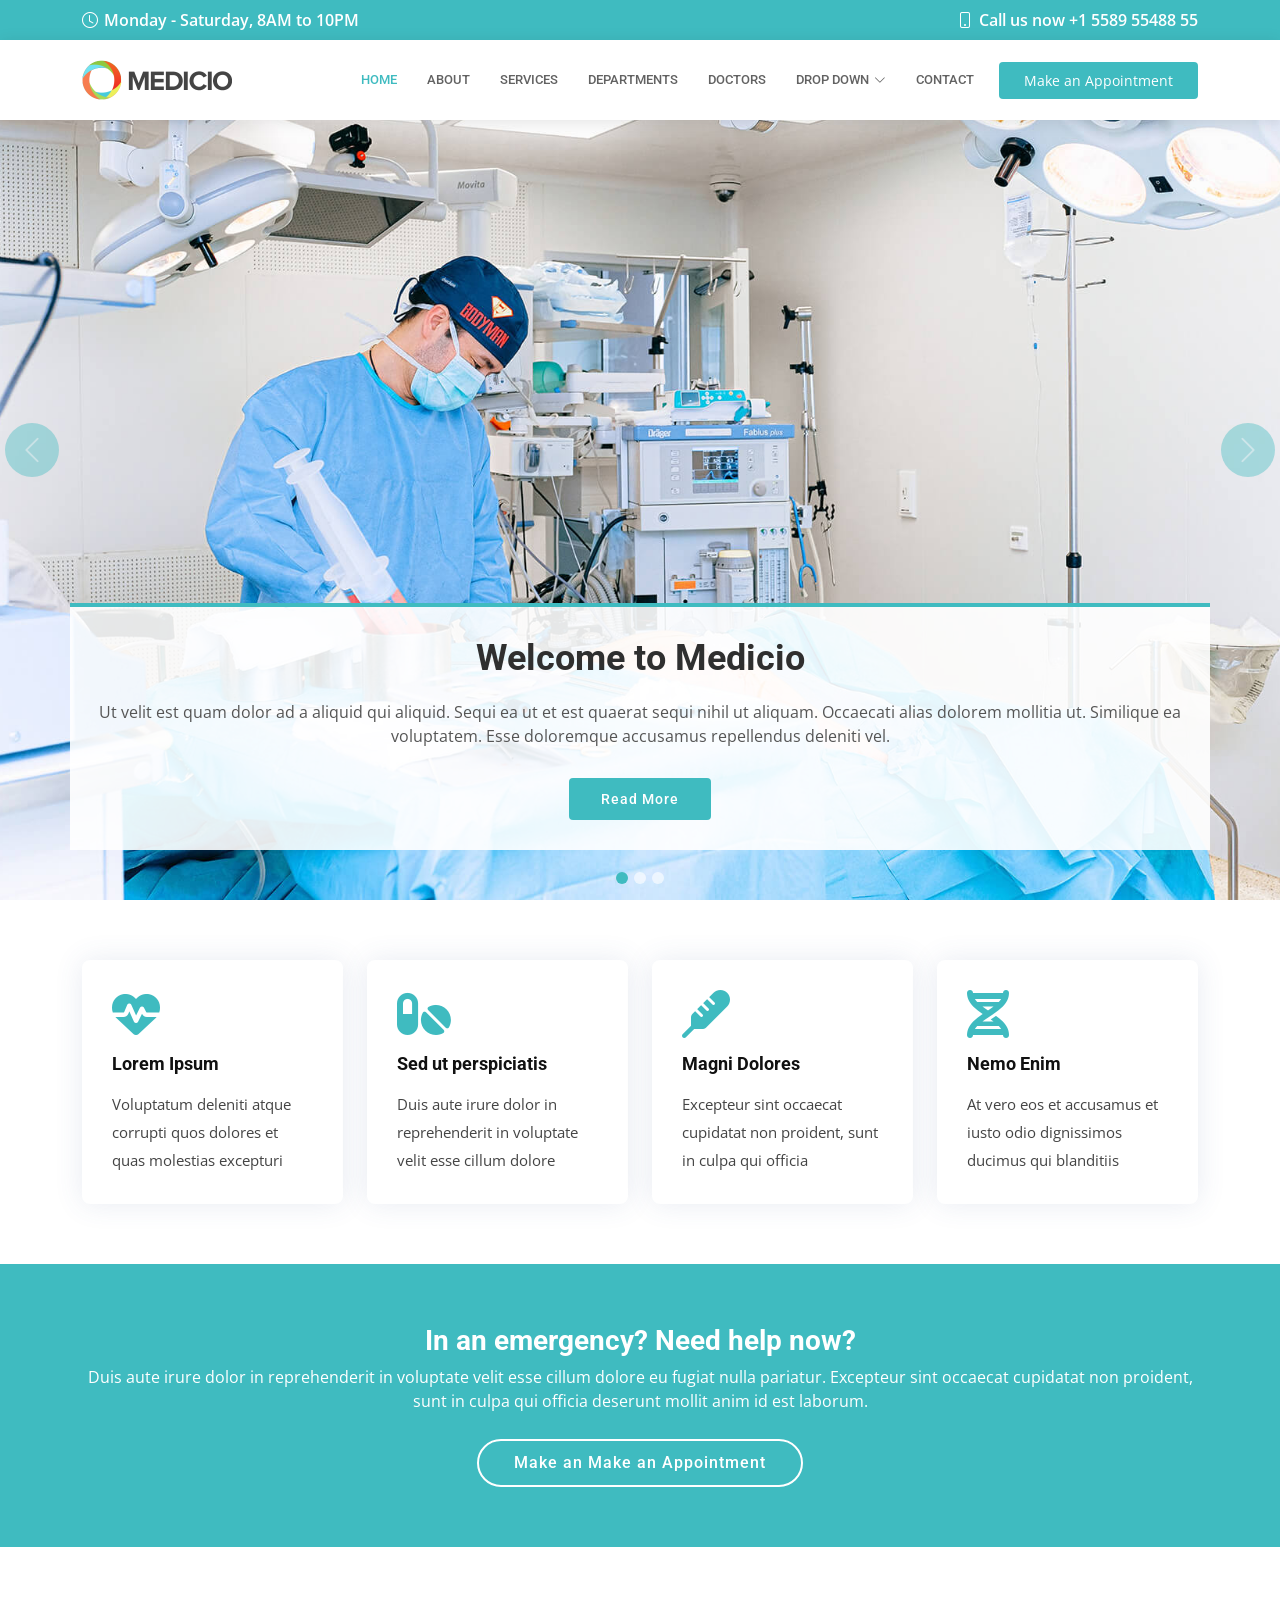
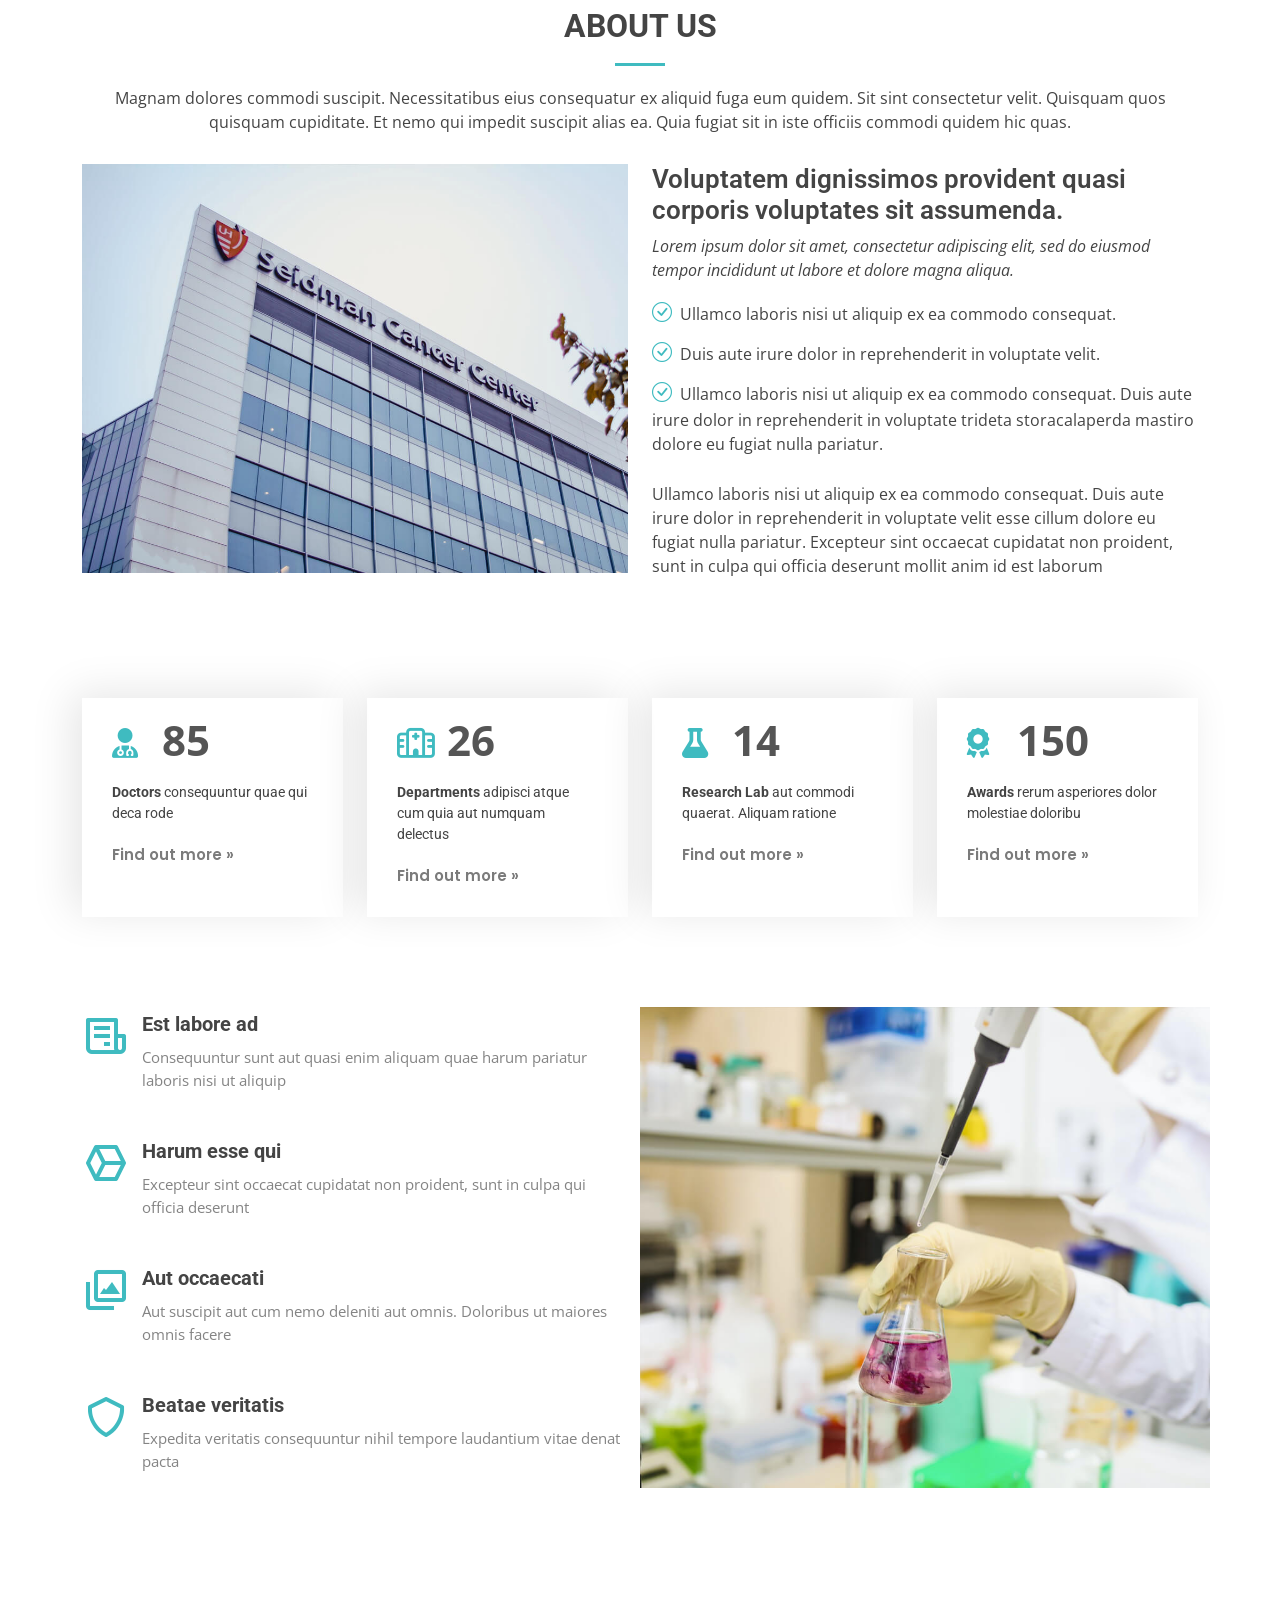
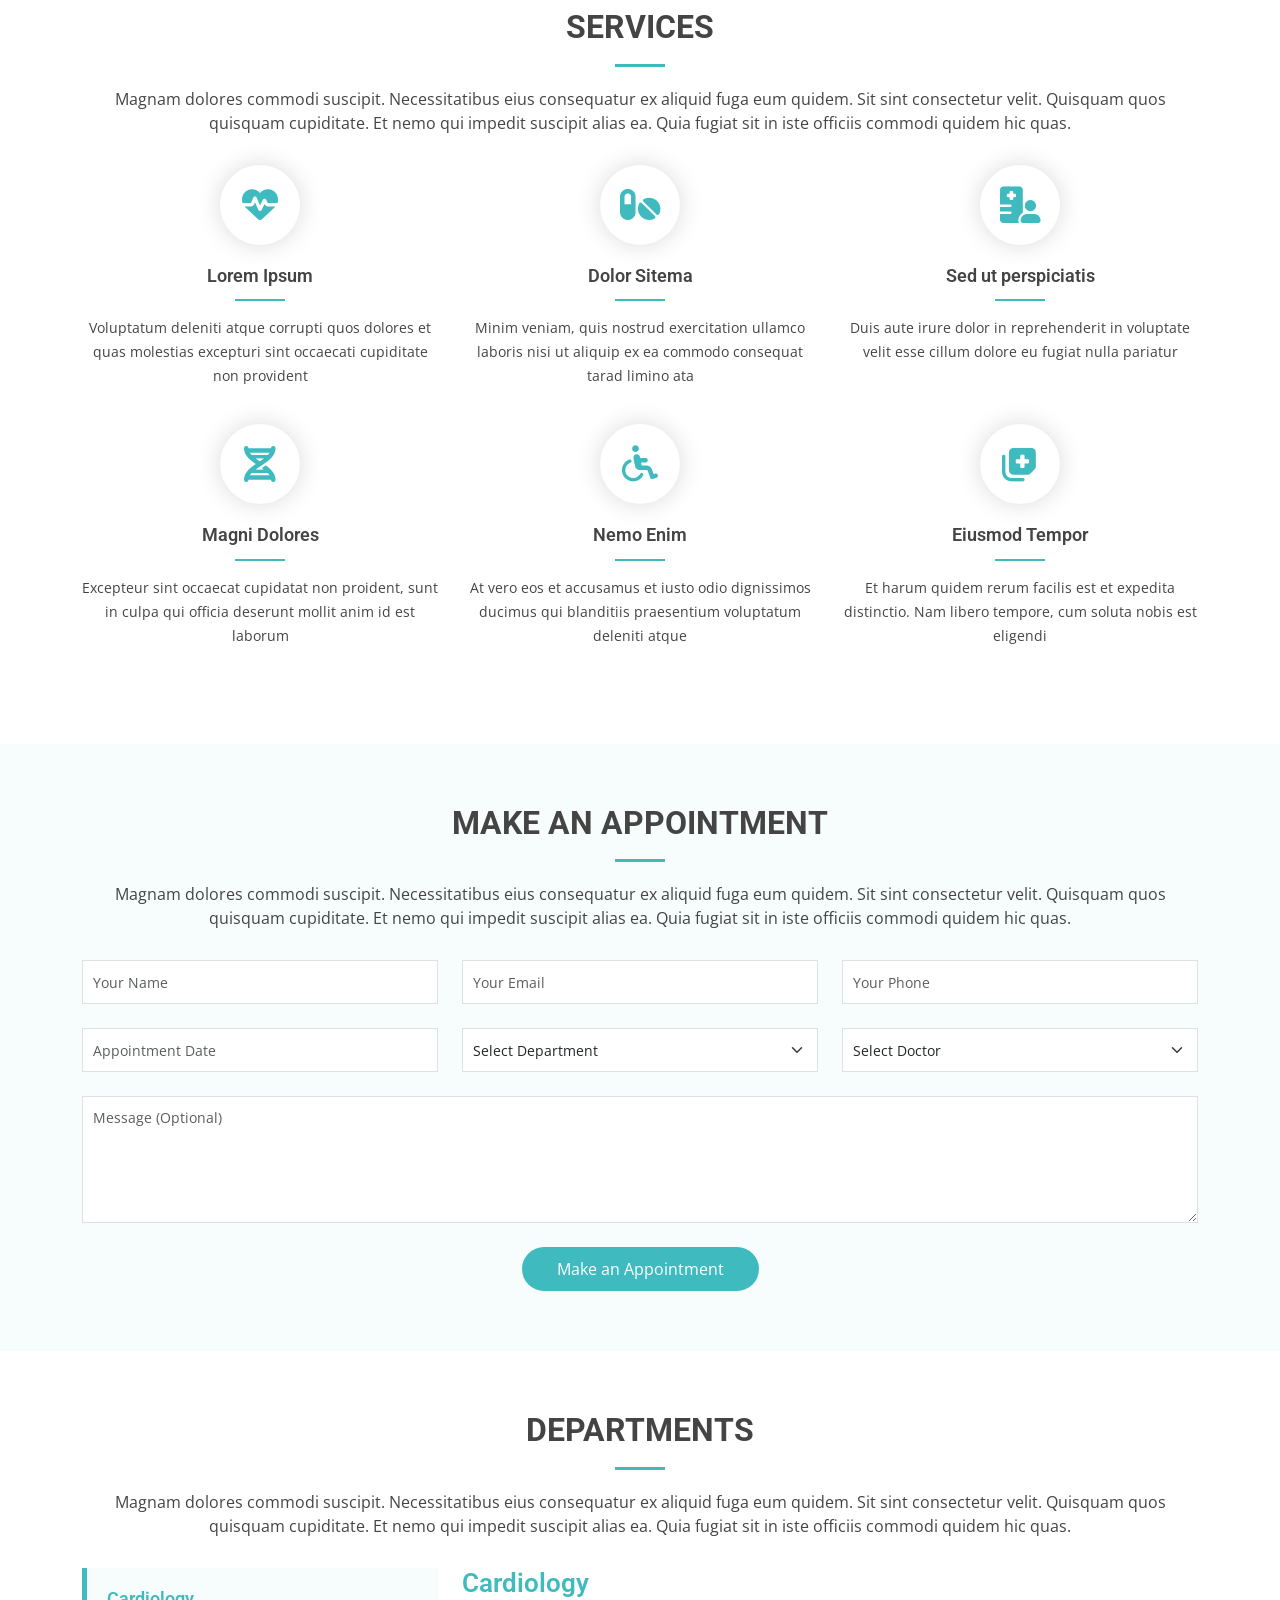
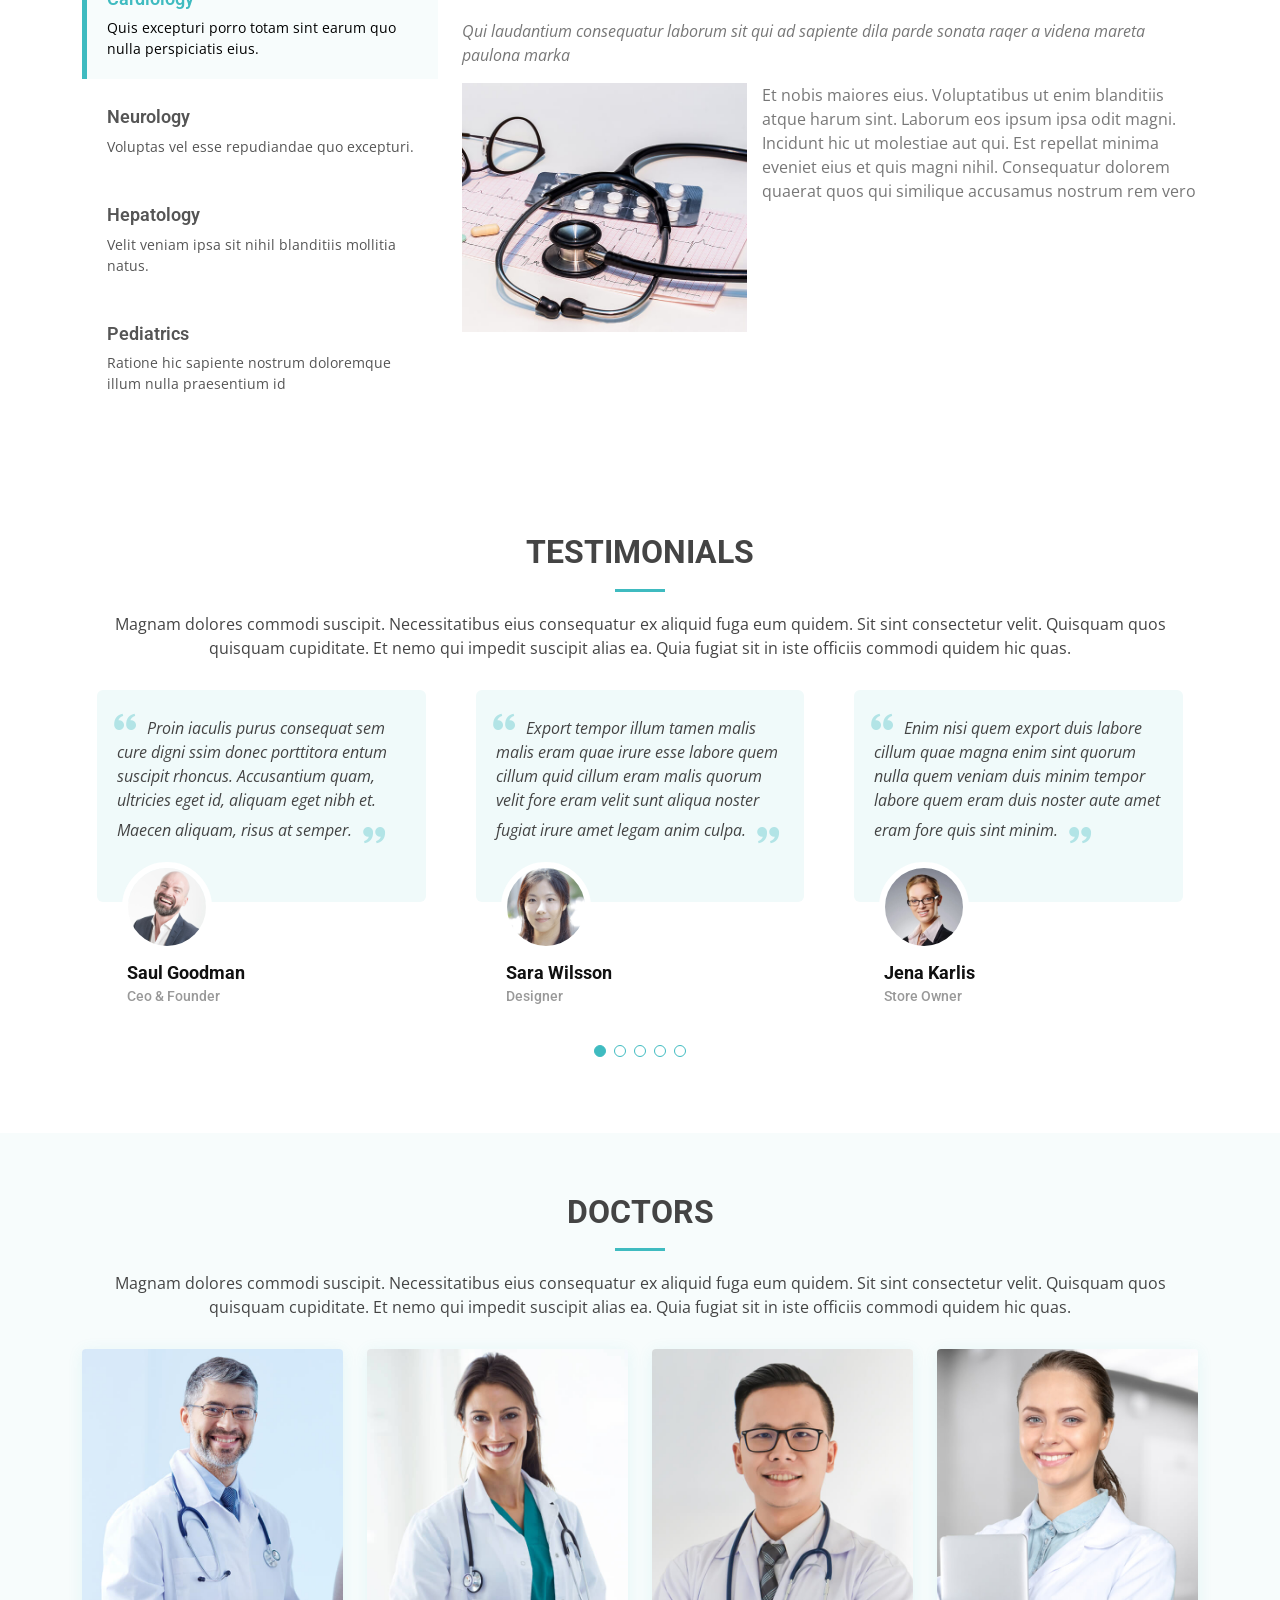
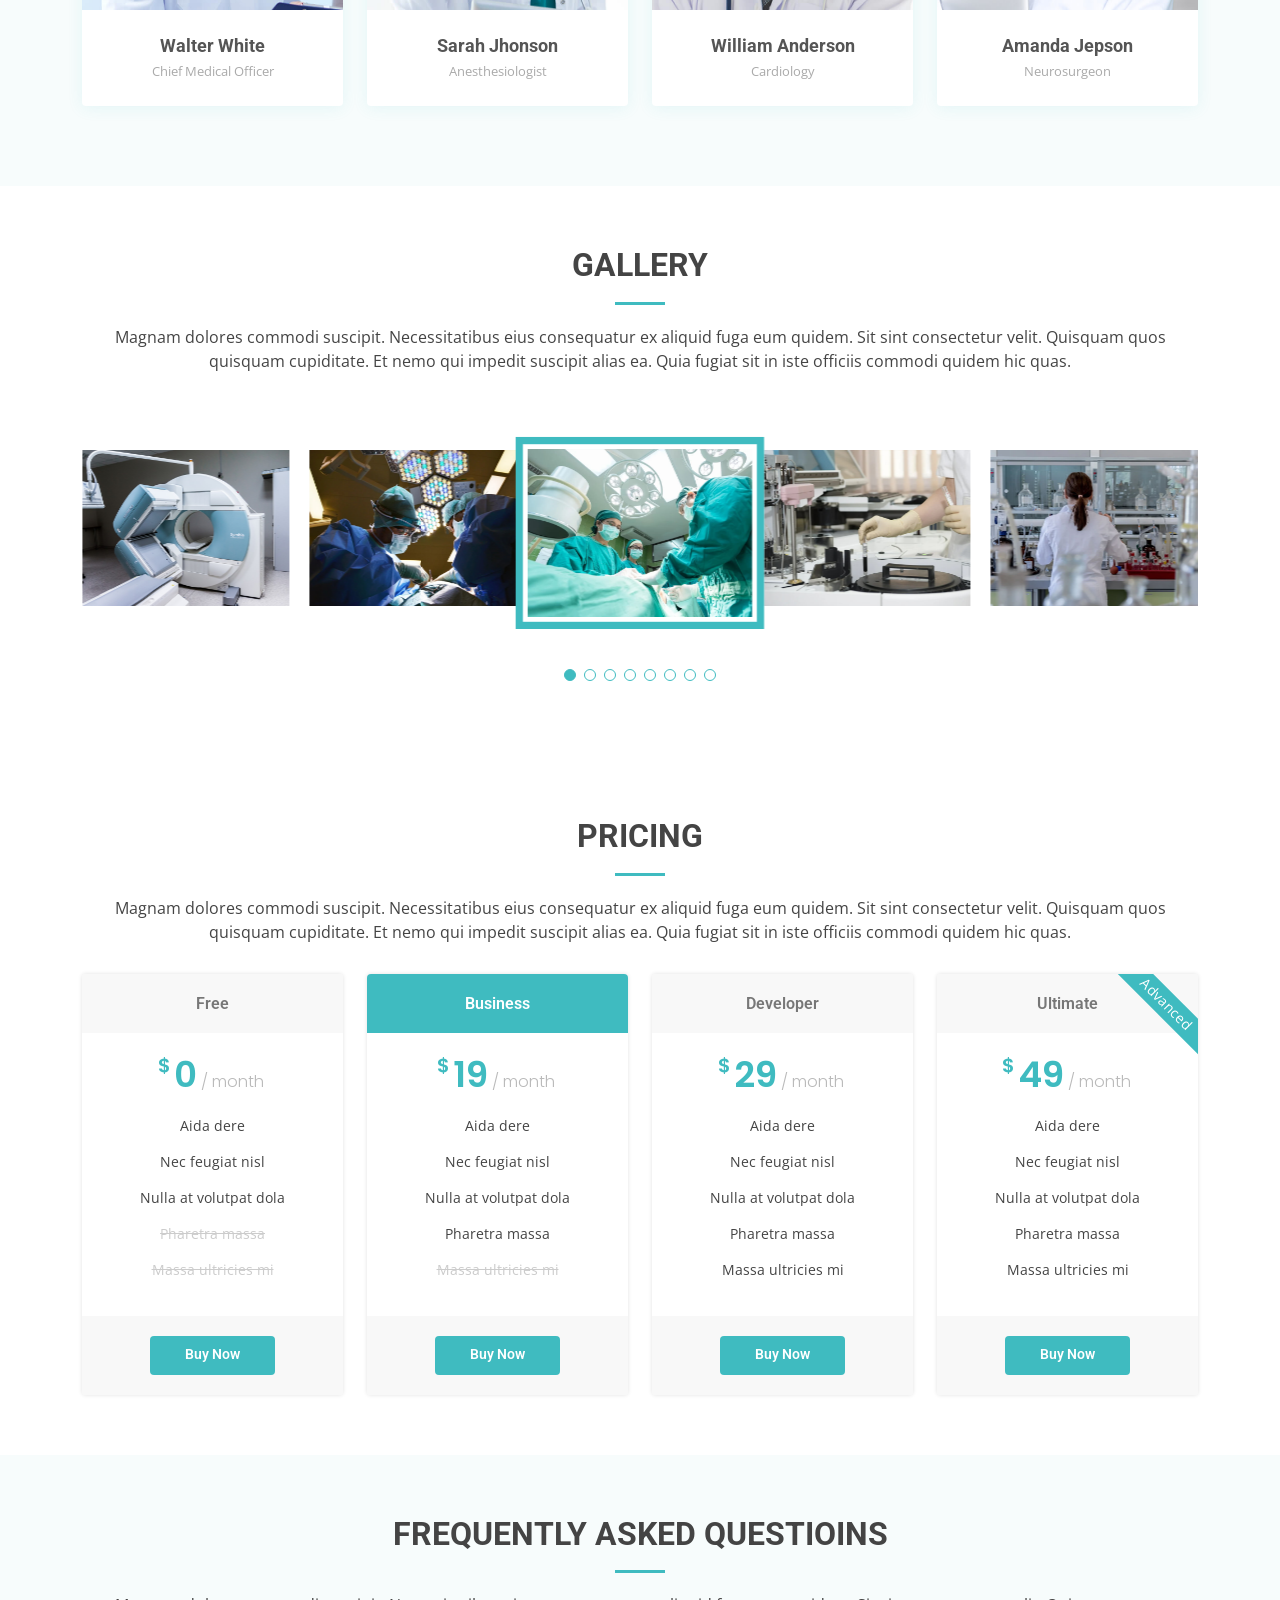
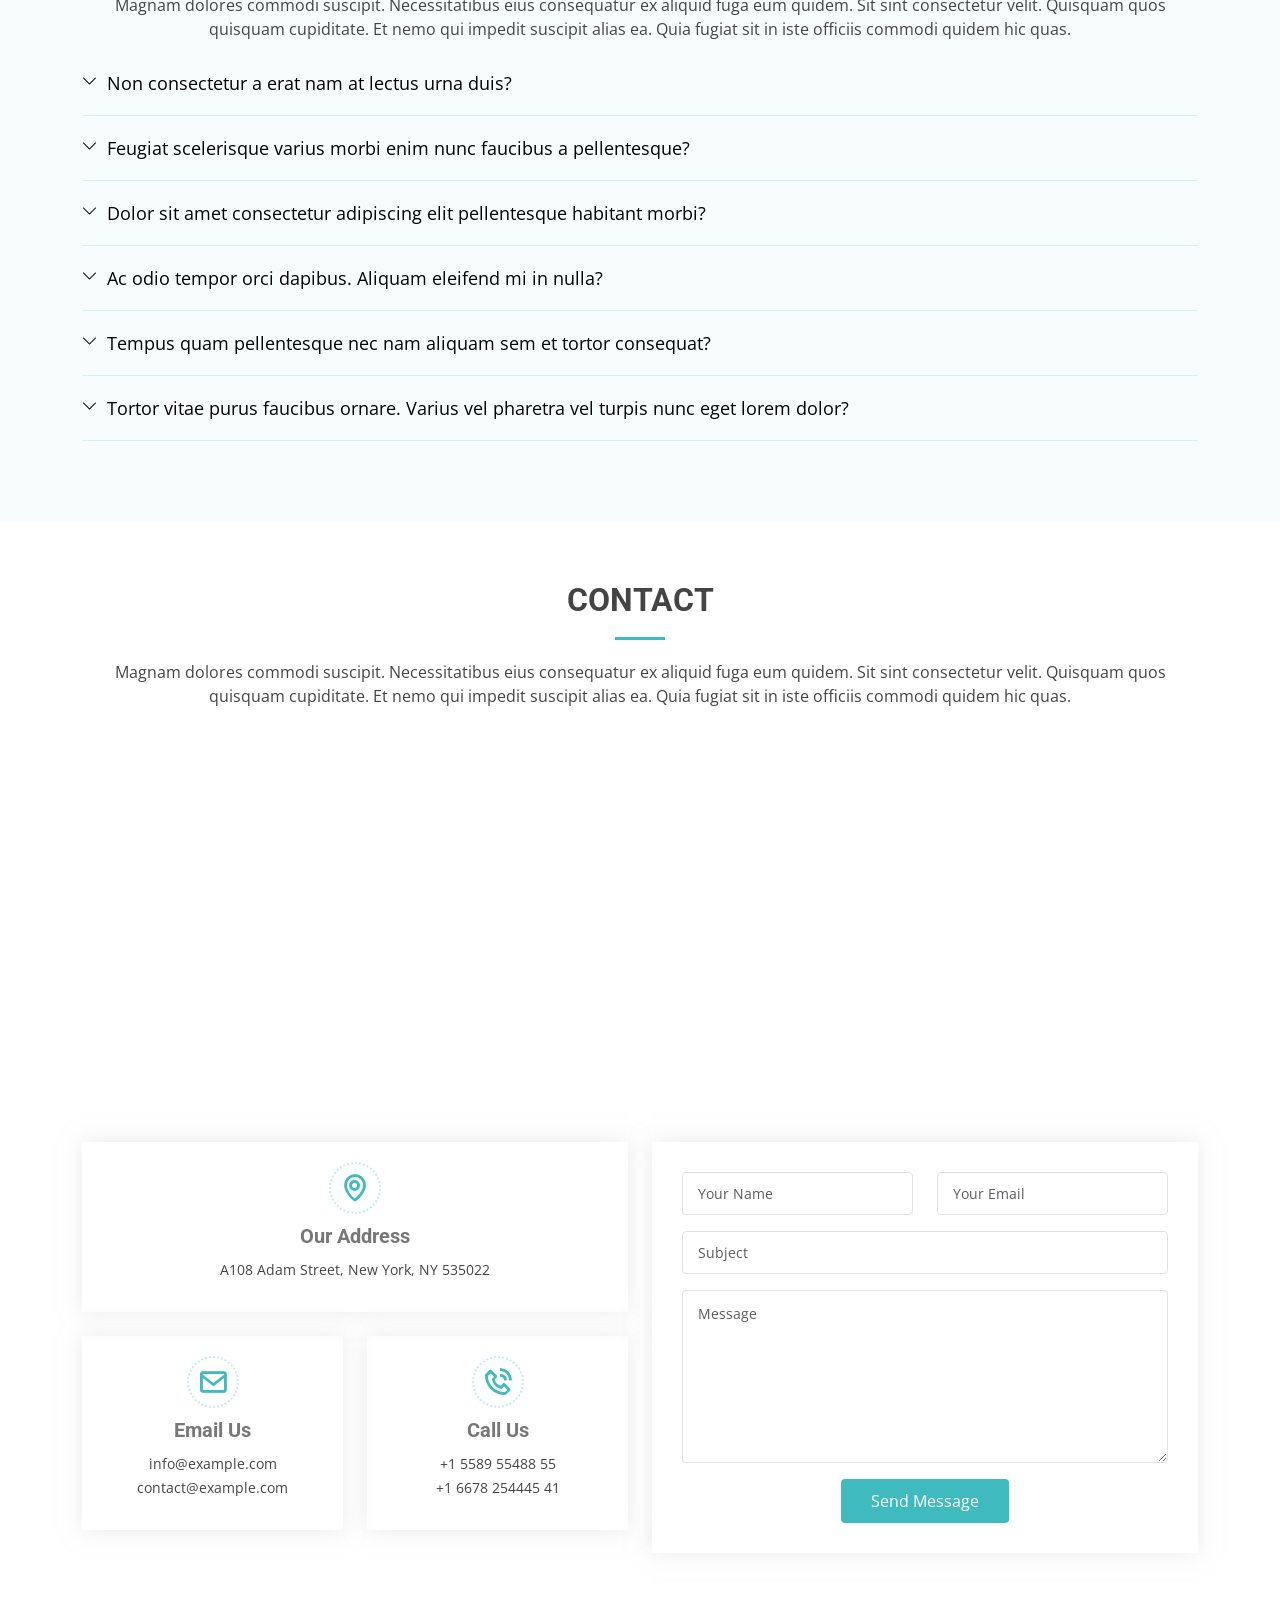
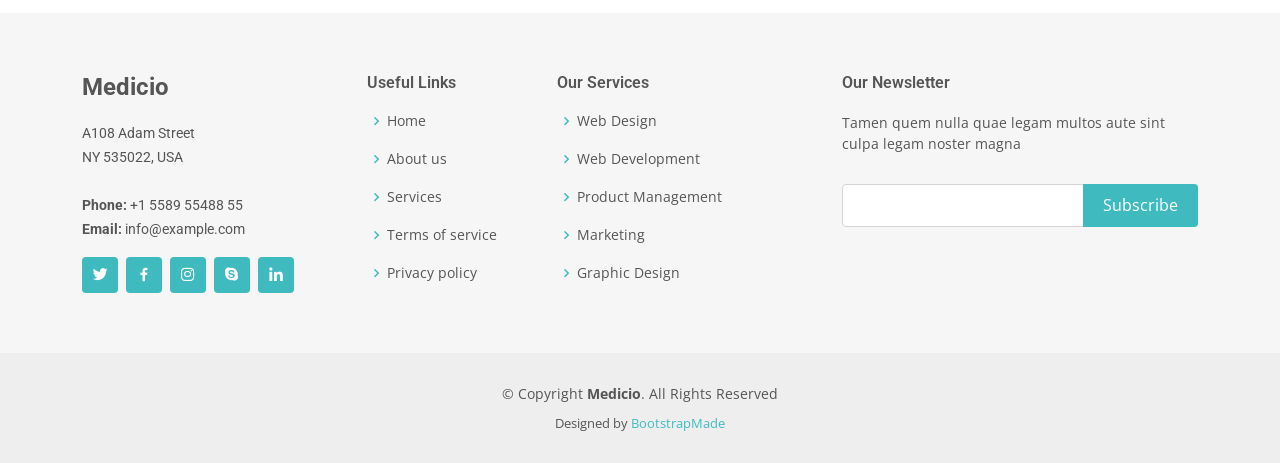
==== index.html @ 819f4bfd "first version" ====
<!DOCTYPE html>
<html lang="en">

<head>
  <meta charset="utf-8">
  <meta content="width=device-width, initial-scale=1.0" name="viewport">

  <title>Medicio Bootstrap Template - Index</title>
  <meta content="" name="description">
  <meta content="" name="keywords">

  <!-- Favicons -->
  <link href="assets/img/favicon.png" rel="icon">
  <link href="assets/img/apple-touch-icon.png" rel="apple-touch-icon">

  <!-- Google Fonts -->
  <link href="https://fonts.googleapis.com/css?family=Open+Sans:300,300i,400,400i,600,600i,700,700i|Roboto:300,300i,400,400i,500,500i,600,600i,700,700i|Poppins:300,300i,400,400i,500,500i,600,600i,700,700i" rel="stylesheet">

  <!-- Vendor CSS Files -->
  <link href="assets/vendor/fontawesome-free/css/all.min.css" rel="stylesheet">
  <link href="assets/vendor/animate.css/animate.min.css" rel="stylesheet">
  <link href="assets/vendor/aos/aos.css" rel="stylesheet">
  <link href="assets/vendor/bootstrap/css/bootstrap.min.css" rel="stylesheet">
  <link href="assets/vendor/bootstrap-icons/bootstrap-icons.css" rel="stylesheet">
  <link href="assets/vendor/boxicons/css/boxicons.min.css" rel="stylesheet">
  <link href="assets/vendor/glightbox/css/glightbox.min.css" rel="stylesheet">
  <link href="assets/vendor/swiper/swiper-bundle.min.css" rel="stylesheet">

  <!-- Template Main CSS File -->
  <link href="assets/css/style.css" rel="stylesheet">

  <!-- =======================================================
  * Template Name: Medicio
  * Updated: Sep 18 2023 with Bootstrap v5.3.2
  * Template URL: https://bootstrapmade.com/medicio-free-bootstrap-theme/
  * Author: BootstrapMade.com
  * License: https://bootstrapmade.com/license/
  ======================================================== -->
</head>

<body>

  <!-- ======= Top Bar ======= -->
  <div id="topbar" class="d-flex align-items-center fixed-top">
    <div class="container d-flex align-items-center justify-content-center justify-content-md-between">
      <div class="align-items-center d-none d-md-flex">
        <i class="bi bi-clock"></i> Monday - Saturday, 8AM to 10PM
      </div>
      <div class="d-flex align-items-center">
        <i class="bi bi-phone"></i> Call us now +1 5589 55488 55
      </div>
    </div>
  </div>

  <!-- ======= Header ======= -->
  <header id="header" class="fixed-top">
    <div class="container d-flex align-items-center">

      <a href="index.html" class="logo me-auto"><img src="assets/img/logo.png" alt=""></a>
      <!-- Uncomment below if you prefer to use an image logo -->
      <!-- <h1 class="logo me-auto"><a href="index.html">Medicio</a></h1> -->

      <nav id="navbar" class="navbar order-last order-lg-0">
        <ul>
          <li><a class="nav-link scrollto " href="#hero">Home</a></li>
          <li><a class="nav-link scrollto" href="#about">About</a></li>
          <li><a class="nav-link scrollto" href="#services">Services</a></li>
          <li><a class="nav-link scrollto" href="#departments">Departments</a></li>
          <li><a class="nav-link scrollto" href="#doctors">Doctors</a></li>
          <li class="dropdown"><a href="#"><span>Drop Down</span> <i class="bi bi-chevron-down"></i></a>
            <ul>
              <li><a href="#">Drop Down 1</a></li>
              <li class="dropdown"><a href="#"><span>Deep Drop Down</span> <i class="bi bi-chevron-right"></i></a>
                <ul>
                  <li><a href="#">Deep Drop Down 1</a></li>
                  <li><a href="#">Deep Drop Down 2</a></li>
                  <li><a href="#">Deep Drop Down 3</a></li>
                  <li><a href="#">Deep Drop Down 4</a></li>
                  <li><a href="#">Deep Drop Down 5</a></li>
                </ul>
              </li>
              <li><a href="#">Drop Down 2</a></li>
              <li><a href="#">Drop Down 3</a></li>
              <li><a href="#">Drop Down 4</a></li>
            </ul>
          </li>
          <li><a class="nav-link scrollto" href="#contact">Contact</a></li>
        </ul>
        <i class="bi bi-list mobile-nav-toggle"></i>
      </nav><!-- .navbar -->

      <a href="#appointment" class="appointment-btn scrollto"><span class="d-none d-md-inline">Make an</span> Appointment</a>

    </div>
  </header><!-- End Header -->

  <!-- ======= Hero Section ======= -->
  <section id="hero">
    <div id="heroCarousel" data-bs-interval="5000" class="carousel slide carousel-fade" data-bs-ride="carousel">

      <ol class="carousel-indicators" id="hero-carousel-indicators"></ol>

      <div class="carousel-inner" role="listbox">

        <!-- Slide 1 -->
        <div class="carousel-item active" style="background-image: url(assets/img/slide/slide-1.jpg)">
          <div class="container">
            <h2>Welcome to <span>Medicio</span></h2>
            <p>Ut velit est quam dolor ad a aliquid qui aliquid. Sequi ea ut et est quaerat sequi nihil ut aliquam. Occaecati alias dolorem mollitia ut. Similique ea voluptatem. Esse doloremque accusamus repellendus deleniti vel.</p>
            <a href="#about" class="btn-get-started scrollto">Read More</a>
          </div>
        </div>

        <!-- Slide 2 -->
        <div class="carousel-item" style="background-image: url(assets/img/slide/slide-2.jpg)">
          <div class="container">
            <h2>Lorem Ipsum Dolor</h2>
            <p>Ut velit est quam dolor ad a aliquid qui aliquid. Sequi ea ut et est quaerat sequi nihil ut aliquam. Occaecati alias dolorem mollitia ut. Similique ea voluptatem. Esse doloremque accusamus repellendus deleniti vel.</p>
            <a href="#about" class="btn-get-started scrollto">Read More</a>
          </div>
        </div>

        <!-- Slide 3 -->
        <div class="carousel-item" style="background-image: url(assets/img/slide/slide-3.jpg)">
          <div class="container">
            <h2>Sequi ea ut et est quaerat</h2>
            <p>Ut velit est quam dolor ad a aliquid qui aliquid. Sequi ea ut et est quaerat sequi nihil ut aliquam. Occaecati alias dolorem mollitia ut. Similique ea voluptatem. Esse doloremque accusamus repellendus deleniti vel.</p>
            <a href="#about" class="btn-get-started scrollto">Read More</a>
          </div>
        </div>

      </div>

      <a class="carousel-control-prev" href="#heroCarousel" role="button" data-bs-slide="prev">
        <span class="carousel-control-prev-icon bi bi-chevron-left" aria-hidden="true"></span>
      </a>

      <a class="carousel-control-next" href="#heroCarousel" role="button" data-bs-slide="next">
        <span class="carousel-control-next-icon bi bi-chevron-right" aria-hidden="true"></span>
      </a>

    </div>
  </section><!-- End Hero -->

  <main id="main">

    <!-- ======= Featured Services Section ======= -->
    <section id="featured-services" class="featured-services">
      <div class="container" data-aos="fade-up">

        <div class="row">
          <div class="col-md-6 col-lg-3 d-flex align-items-stretch mb-5 mb-lg-0">
            <div class="icon-box" data-aos="fade-up" data-aos-delay="100">
              <div class="icon"><i class="fas fa-heartbeat"></i></div>
              <h4 class="title"><a href="">Lorem Ipsum</a></h4>
              <p class="description">Voluptatum deleniti atque corrupti quos dolores et quas molestias excepturi</p>
            </div>
          </div>

          <div class="col-md-6 col-lg-3 d-flex align-items-stretch mb-5 mb-lg-0">
            <div class="icon-box" data-aos="fade-up" data-aos-delay="200">
              <div class="icon"><i class="fas fa-pills"></i></div>
              <h4 class="title"><a href="">Sed ut perspiciatis</a></h4>
              <p class="description">Duis aute irure dolor in reprehenderit in voluptate velit esse cillum dolore</p>
            </div>
          </div>

          <div class="col-md-6 col-lg-3 d-flex align-items-stretch mb-5 mb-lg-0">
            <div class="icon-box" data-aos="fade-up" data-aos-delay="300">
              <div class="icon"><i class="fas fa-thermometer"></i></div>
              <h4 class="title"><a href="">Magni Dolores</a></h4>
              <p class="description">Excepteur sint occaecat cupidatat non proident, sunt in culpa qui officia</p>
            </div>
          </div>

          <div class="col-md-6 col-lg-3 d-flex align-items-stretch mb-5 mb-lg-0">
            <div class="icon-box" data-aos="fade-up" data-aos-delay="400">
              <div class="icon"><i class="fas fa-dna"></i></div>
              <h4 class="title"><a href="">Nemo Enim</a></h4>
              <p class="description">At vero eos et accusamus et iusto odio dignissimos ducimus qui blanditiis</p>
            </div>
          </div>

        </div>

      </div>
    </section><!-- End Featured Services Section -->

    <!-- ======= Cta Section ======= -->
    <section id="cta" class="cta">
      <div class="container" data-aos="zoom-in">

        <div class="text-center">
          <h3>In an emergency? Need help now?</h3>
          <p> Duis aute irure dolor in reprehenderit in voluptate velit esse cillum dolore eu fugiat nulla pariatur. Excepteur sint occaecat cupidatat non proident, sunt in culpa qui officia deserunt mollit anim id est laborum.</p>
          <a class="cta-btn scrollto" href="#appointment">Make an Make an Appointment</a>
        </div>

      </div>
    </section><!-- End Cta Section -->

    <!-- ======= About Us Section ======= -->
    <section id="about" class="about">
      <div class="container" data-aos="fade-up">

        <div class="section-title">
          <h2>About Us</h2>
          <p>Magnam dolores commodi suscipit. Necessitatibus eius consequatur ex aliquid fuga eum quidem. Sit sint consectetur velit. Quisquam quos quisquam cupiditate. Et nemo qui impedit suscipit alias ea. Quia fugiat sit in iste officiis commodi quidem hic quas.</p>
        </div>

        <div class="row">
          <div class="col-lg-6" data-aos="fade-right">
            <img src="assets/img/about.jpg" class="img-fluid" alt="">
          </div>
          <div class="col-lg-6 pt-4 pt-lg-0 content" data-aos="fade-left">
            <h3>Voluptatem dignissimos provident quasi corporis voluptates sit assumenda.</h3>
            <p class="fst-italic">
              Lorem ipsum dolor sit amet, consectetur adipiscing elit, sed do eiusmod tempor incididunt ut labore et dolore
              magna aliqua.
            </p>
            <ul>
              <li><i class="bi bi-check-circle"></i> Ullamco laboris nisi ut aliquip ex ea commodo consequat.</li>
              <li><i class="bi bi-check-circle"></i> Duis aute irure dolor in reprehenderit in voluptate velit.</li>
              <li><i class="bi bi-check-circle"></i> Ullamco laboris nisi ut aliquip ex ea commodo consequat. Duis aute irure dolor in reprehenderit in voluptate trideta storacalaperda mastiro dolore eu fugiat nulla pariatur.</li>
            </ul>
            <p>
              Ullamco laboris nisi ut aliquip ex ea commodo consequat. Duis aute irure dolor in reprehenderit in voluptate
              velit esse cillum dolore eu fugiat nulla pariatur. Excepteur sint occaecat cupidatat non proident, sunt in
              culpa qui officia deserunt mollit anim id est laborum
            </p>
          </div>
        </div>

      </div>
    </section><!-- End About Us Section -->

    <!-- ======= Counts Section ======= -->
    <section id="counts" class="counts">
      <div class="container" data-aos="fade-up">

        <div class="row no-gutters">

          <div class="col-lg-3 col-md-6 d-md-flex align-items-md-stretch">
            <div class="count-box">
              <i class="fas fa-user-md"></i>
              <span data-purecounter-start="0" data-purecounter-end="85" data-purecounter-duration="1" class="purecounter"></span>

              <p><strong>Doctors</strong> consequuntur quae qui deca rode</p>
              <a href="#">Find out more &raquo;</a>
            </div>
          </div>

          <div class="col-lg-3 col-md-6 d-md-flex align-items-md-stretch">
            <div class="count-box">
              <i class="far fa-hospital"></i>
              <span data-purecounter-start="0" data-purecounter-end="26" data-purecounter-duration="1" class="purecounter"></span>
              <p><strong>Departments</strong> adipisci atque cum quia aut numquam delectus</p>
              <a href="#">Find out more &raquo;</a>
            </div>
          </div>

          <div class="col-lg-3 col-md-6 d-md-flex align-items-md-stretch">
            <div class="count-box">
              <i class="fas fa-flask"></i>
              <span data-purecounter-start="0" data-purecounter-end="14" data-purecounter-duration="1" class="purecounter"></span>
              <p><strong>Research Lab</strong> aut commodi quaerat. Aliquam ratione</p>
              <a href="#">Find out more &raquo;</a>
            </div>
          </div>

          <div class="col-lg-3 col-md-6 d-md-flex align-items-md-stretch">
            <div class="count-box">
              <i class="fas fa-award"></i>
              <span data-purecounter-start="0" data-purecounter-end="150" data-purecounter-duration="1" class="purecounter"></span>
              <p><strong>Awards</strong> rerum asperiores dolor molestiae doloribu</p>
              <a href="#">Find out more &raquo;</a>
            </div>
          </div>

        </div>

      </div>
    </section><!-- End Counts Section -->

    <!-- ======= Features Section ======= -->
    <section id="features" class="features">
      <div class="container" data-aos="fade-up">

        <div class="row">
          <div class="col-lg-6 order-2 order-lg-1" data-aos="fade-right">
            <div class="icon-box mt-5 mt-lg-0">
              <i class="bx bx-receipt"></i>
              <h4>Est labore ad</h4>
              <p>Consequuntur sunt aut quasi enim aliquam quae harum pariatur laboris nisi ut aliquip</p>
            </div>
            <div class="icon-box mt-5">
              <i class="bx bx-cube-alt"></i>
              <h4>Harum esse qui</h4>
              <p>Excepteur sint occaecat cupidatat non proident, sunt in culpa qui officia deserunt</p>
            </div>
            <div class="icon-box mt-5">
              <i class="bx bx-images"></i>
              <h4>Aut occaecati</h4>
              <p>Aut suscipit aut cum nemo deleniti aut omnis. Doloribus ut maiores omnis facere</p>
            </div>
            <div class="icon-box mt-5">
              <i class="bx bx-shield"></i>
              <h4>Beatae veritatis</h4>
              <p>Expedita veritatis consequuntur nihil tempore laudantium vitae denat pacta</p>
            </div>
          </div>
          <div class="image col-lg-6 order-1 order-lg-2" style='background-image: url("assets/img/features.jpg");' data-aos="zoom-in"></div>
        </div>

      </div>
    </section><!-- End Features Section -->

    <!-- ======= Services Section ======= -->
    <section id="services" class="services services">
      <div class="container" data-aos="fade-up">

        <div class="section-title">
          <h2>Services</h2>
          <p>Magnam dolores commodi suscipit. Necessitatibus eius consequatur ex aliquid fuga eum quidem. Sit sint consectetur velit. Quisquam quos quisquam cupiditate. Et nemo qui impedit suscipit alias ea. Quia fugiat sit in iste officiis commodi quidem hic quas.</p>
        </div>

        <div class="row">
          <div class="col-lg-4 col-md-6 icon-box" data-aos="zoom-in" data-aos-delay="100">
            <div class="icon"><i class="fas fa-heartbeat"></i></div>
            <h4 class="title"><a href="">Lorem Ipsum</a></h4>
            <p class="description">Voluptatum deleniti atque corrupti quos dolores et quas molestias excepturi sint occaecati cupiditate non provident</p>
          </div>
          <div class="col-lg-4 col-md-6 icon-box" data-aos="zoom-in" data-aos-delay="200">
            <div class="icon"><i class="fas fa-pills"></i></div>
            <h4 class="title"><a href="">Dolor Sitema</a></h4>
            <p class="description">Minim veniam, quis nostrud exercitation ullamco laboris nisi ut aliquip ex ea commodo consequat tarad limino ata</p>
          </div>
          <div class="col-lg-4 col-md-6 icon-box" data-aos="zoom-in" data-aos-delay="300">
            <div class="icon"><i class="fas fa-hospital-user"></i></div>
            <h4 class="title"><a href="">Sed ut perspiciatis</a></h4>
            <p class="description">Duis aute irure dolor in reprehenderit in voluptate velit esse cillum dolore eu fugiat nulla pariatur</p>
          </div>
          <div class="col-lg-4 col-md-6 icon-box" data-aos="zoom-in" data-aos-delay="100">
            <div class="icon"><i class="fas fa-dna"></i></div>
            <h4 class="title"><a href="">Magni Dolores</a></h4>
            <p class="description">Excepteur sint occaecat cupidatat non proident, sunt in culpa qui officia deserunt mollit anim id est laborum</p>
          </div>
          <div class="col-lg-4 col-md-6 icon-box" data-aos="zoom-in" data-aos-delay="200">
            <div class="icon"><i class="fas fa-wheelchair"></i></div>
            <h4 class="title"><a href="">Nemo Enim</a></h4>
            <p class="description">At vero eos et accusamus et iusto odio dignissimos ducimus qui blanditiis praesentium voluptatum deleniti atque</p>
          </div>
          <div class="col-lg-4 col-md-6 icon-box" data-aos="zoom-in" data-aos-delay="300">
            <div class="icon"><i class="fas fa-notes-medical"></i></div>
            <h4 class="title"><a href="">Eiusmod Tempor</a></h4>
            <p class="description">Et harum quidem rerum facilis est et expedita distinctio. Nam libero tempore, cum soluta nobis est eligendi</p>
          </div>
        </div>

      </div>
    </section><!-- End Services Section -->

    <!-- ======= Appointment Section ======= -->
    <section id="appointment" class="appointment section-bg">
      <div class="container" data-aos="fade-up">

        <div class="section-title">
          <h2>Make an Appointment</h2>
          <p>Magnam dolores commodi suscipit. Necessitatibus eius consequatur ex aliquid fuga eum quidem. Sit sint consectetur velit. Quisquam quos quisquam cupiditate. Et nemo qui impedit suscipit alias ea. Quia fugiat sit in iste officiis commodi quidem hic quas.</p>
        </div>

        <form action="forms/appointment.php" method="post" role="form" class="php-email-form" data-aos="fade-up" data-aos-delay="100">
          <div class="row">
            <div class="col-md-4 form-group">
              <input type="text" name="name" class="form-control" id="name" placeholder="Your Name" required>
            </div>
            <div class="col-md-4 form-group mt-3 mt-md-0">
              <input type="email" class="form-control" name="email" id="email" placeholder="Your Email" required>
            </div>
            <div class="col-md-4 form-group mt-3 mt-md-0">
              <input type="tel" class="form-control" name="phone" id="phone" placeholder="Your Phone" required>
            </div>
          </div>
          <div class="row">
            <div class="col-md-4 form-group mt-3">
              <input type="datetime" name="date" class="form-control datepicker" id="date" placeholder="Appointment Date" required>
            </div>
            <div class="col-md-4 form-group mt-3">
              <select name="department" id="department" class="form-select">
                <option value="">Select Department</option>
                <option value="Department 1">Department 1</option>
                <option value="Department 2">Department 2</option>
                <option value="Department 3">Department 3</option>
              </select>
            </div>
            <div class="col-md-4 form-group mt-3">
              <select name="doctor" id="doctor" class="form-select">
                <option value="">Select Doctor</option>
                <option value="Doctor 1">Doctor 1</option>
                <option value="Doctor 2">Doctor 2</option>
                <option value="Doctor 3">Doctor 3</option>
              </select>
            </div>
          </div>

          <div class="form-group mt-3">
            <textarea class="form-control" name="message" rows="5" placeholder="Message (Optional)"></textarea>
          </div>
          <div class="my-3">
            <div class="loading">Loading</div>
            <div class="error-message"></div>
            <div class="sent-message">Your appointment request has been sent successfully. Thank you!</div>
          </div>
          <div class="text-center"><button type="submit">Make an Appointment</button></div>
        </form>

      </div>
    </section><!-- End Appointment Section -->

    <!-- ======= Departments Section ======= -->
    <section id="departments" class="departments">
      <div class="container" data-aos="fade-up">

        <div class="section-title">
          <h2>Departments</h2>
          <p>Magnam dolores commodi suscipit. Necessitatibus eius consequatur ex aliquid fuga eum quidem. Sit sint consectetur velit. Quisquam quos quisquam cupiditate. Et nemo qui impedit suscipit alias ea. Quia fugiat sit in iste officiis commodi quidem hic quas.</p>
        </div>

        <div class="row" data-aos="fade-up" data-aos-delay="100">
          <div class="col-lg-4 mb-5 mb-lg-0">
            <ul class="nav nav-tabs flex-column">
              <li class="nav-item">
                <a class="nav-link active show" data-bs-toggle="tab" data-bs-target="#tab-1">
                  <h4>Cardiology</h4>
                  <p>Quis excepturi porro totam sint earum quo nulla perspiciatis eius.</p>
                </a>
              </li>
              <li class="nav-item mt-2">
                <a class="nav-link" data-bs-toggle="tab" data-bs-target="#tab-2">
                  <h4>Neurology</h4>
                  <p>Voluptas vel esse repudiandae quo excepturi.</p>
                </a>
              </li>
              <li class="nav-item mt-2">
                <a class="nav-link" data-bs-toggle="tab" data-bs-target="#tab-3">
                  <h4>Hepatology</h4>
                  <p>Velit veniam ipsa sit nihil blanditiis mollitia natus.</p>
                </a>
              </li>
              <li class="nav-item mt-2">
                <a class="nav-link" data-bs-toggle="tab" data-bs-target="#tab-4">
                  <h4>Pediatrics</h4>
                  <p>Ratione hic sapiente nostrum doloremque illum nulla praesentium id</p>
                </a>
              </li>
            </ul>
          </div>
          <div class="col-lg-8">
            <div class="tab-content">
              <div class="tab-pane active show" id="tab-1">
                <h3>Cardiology</h3>
                <p class="fst-italic">Qui laudantium consequatur laborum sit qui ad sapiente dila parde sonata raqer a videna mareta paulona marka</p>
                <img src="assets/img/departments-1.jpg" alt="" class="img-fluid">
                <p>Et nobis maiores eius. Voluptatibus ut enim blanditiis atque harum sint. Laborum eos ipsum ipsa odit magni. Incidunt hic ut molestiae aut qui. Est repellat minima eveniet eius et quis magni nihil. Consequatur dolorem quaerat quos qui similique accusamus nostrum rem vero</p>
              </div>
              <div class="tab-pane" id="tab-2">
                <h3>Neurology</h3>
                <p class="fst-italic">Qui laudantium consequatur laborum sit qui ad sapiente dila parde sonata raqer a videna mareta paulona marka</p>
                <img src="assets/img/departments-2.jpg" alt="" class="img-fluid">
                <p>Et nobis maiores eius. Voluptatibus ut enim blanditiis atque harum sint. Laborum eos ipsum ipsa odit magni. Incidunt hic ut molestiae aut qui. Est repellat minima eveniet eius et quis magni nihil. Consequatur dolorem quaerat quos qui similique accusamus nostrum rem vero</p>
              </div>
              <div class="tab-pane" id="tab-3">
                <h3>Hepatology</h3>
                <p class="fst-italic">Qui laudantium consequatur laborum sit qui ad sapiente dila parde sonata raqer a videna mareta paulona marka</p>
                <img src="assets/img/departments-3.jpg" alt="" class="img-fluid">
                <p>Et nobis maiores eius. Voluptatibus ut enim blanditiis atque harum sint. Laborum eos ipsum ipsa odit magni. Incidunt hic ut molestiae aut qui. Est repellat minima eveniet eius et quis magni nihil. Consequatur dolorem quaerat quos qui similique accusamus nostrum rem vero</p>
              </div>
              <div class="tab-pane" id="tab-4">
                <h3>Pediatrics</h3>
                <p class="fst-italic">Qui laudantium consequatur laborum sit qui ad sapiente dila parde sonata raqer a videna mareta paulona marka</p>
                <img src="assets/img/departments-4.jpg" alt="" class="img-fluid">
                <p>Et nobis maiores eius. Voluptatibus ut enim blanditiis atque harum sint. Laborum eos ipsum ipsa odit magni. Incidunt hic ut molestiae aut qui. Est repellat minima eveniet eius et quis magni nihil. Consequatur dolorem quaerat quos qui similique accusamus nostrum rem vero</p>
              </div>
            </div>
          </div>
        </div>

      </div>
    </section><!-- End Departments Section -->

    <!-- ======= Testimonials Section ======= -->
    <section id="testimonials" class="testimonials">
      <div class="container" data-aos="fade-up">

        <div class="section-title">
          <h2>Testimonials</h2>
          <p>Magnam dolores commodi suscipit. Necessitatibus eius consequatur ex aliquid fuga eum quidem. Sit sint consectetur velit. Quisquam quos quisquam cupiditate. Et nemo qui impedit suscipit alias ea. Quia fugiat sit in iste officiis commodi quidem hic quas.</p>
        </div>

        <div class="testimonials-slider swiper" data-aos="fade-up" data-aos-delay="100">
          <div class="swiper-wrapper">

            <div class="swiper-slide">
              <div class="testimonial-item">
                <p>
                  <i class="bx bxs-quote-alt-left quote-icon-left"></i>
                  Proin iaculis purus consequat sem cure digni ssim donec porttitora entum suscipit rhoncus. Accusantium quam, ultricies eget id, aliquam eget nibh et. Maecen aliquam, risus at semper.
                  <i class="bx bxs-quote-alt-right quote-icon-right"></i>
                </p>
                <img src="assets/img/testimonials/testimonials-1.jpg" class="testimonial-img" alt="">
                <h3>Saul Goodman</h3>
                <h4>Ceo &amp; Founder</h4>
              </div>
            </div><!-- End testimonial item -->

            <div class="swiper-slide">
              <div class="testimonial-item">
                <p>
                  <i class="bx bxs-quote-alt-left quote-icon-left"></i>
                  Export tempor illum tamen malis malis eram quae irure esse labore quem cillum quid cillum eram malis quorum velit fore eram velit sunt aliqua noster fugiat irure amet legam anim culpa.
                  <i class="bx bxs-quote-alt-right quote-icon-right"></i>
                </p>
                <img src="assets/img/testimonials/testimonials-2.jpg" class="testimonial-img" alt="">
                <h3>Sara Wilsson</h3>
                <h4>Designer</h4>
              </div>
            </div><!-- End testimonial item -->

            <div class="swiper-slide">
              <div class="testimonial-item">
                <p>
                  <i class="bx bxs-quote-alt-left quote-icon-left"></i>
                  Enim nisi quem export duis labore cillum quae magna enim sint quorum nulla quem veniam duis minim tempor labore quem eram duis noster aute amet eram fore quis sint minim.
                  <i class="bx bxs-quote-alt-right quote-icon-right"></i>
                </p>
                <img src="assets/img/testimonials/testimonials-3.jpg" class="testimonial-img" alt="">
                <h3>Jena Karlis</h3>
                <h4>Store Owner</h4>
              </div>
            </div><!-- End testimonial item -->

            <div class="swiper-slide">
              <div class="testimonial-item">
                <p>
                  <i class="bx bxs-quote-alt-left quote-icon-left"></i>
                  Fugiat enim eram quae cillum dolore dolor amet nulla culpa multos export minim fugiat minim velit minim dolor enim duis veniam ipsum anim magna sunt elit fore quem dolore labore illum veniam.
                  <i class="bx bxs-quote-alt-right quote-icon-right"></i>
                </p>
                <img src="assets/img/testimonials/testimonials-4.jpg" class="testimonial-img" alt="">
                <h3>Matt Brandon</h3>
                <h4>Freelancer</h4>
              </div>
            </div><!-- End testimonial item -->

            <div class="swiper-slide">
              <div class="testimonial-item">
                <p>
                  <i class="bx bxs-quote-alt-left quote-icon-left"></i>
                  Quis quorum aliqua sint quem legam fore sunt eram irure aliqua veniam tempor noster veniam enim culpa labore duis sunt culpa nulla illum cillum fugiat legam esse veniam culpa fore nisi cillum quid.
                  <i class="bx bxs-quote-alt-right quote-icon-right"></i>
                </p>
                <img src="assets/img/testimonials/testimonials-5.jpg" class="testimonial-img" alt="">
                <h3>John Larson</h3>
                <h4>Entrepreneur</h4>
              </div>
            </div><!-- End testimonial item -->

          </div>
          <div class="swiper-pagination"></div>
        </div>

      </div>
    </section><!-- End Testimonials Section -->

    <!-- ======= Doctors Section ======= -->
    <section id="doctors" class="doctors section-bg">
      <div class="container" data-aos="fade-up">

        <div class="section-title">
          <h2>Doctors</h2>
          <p>Magnam dolores commodi suscipit. Necessitatibus eius consequatur ex aliquid fuga eum quidem. Sit sint consectetur velit. Quisquam quos quisquam cupiditate. Et nemo qui impedit suscipit alias ea. Quia fugiat sit in iste officiis commodi quidem hic quas.</p>
        </div>

        <div class="row">

          <div class="col-lg-3 col-md-6 d-flex align-items-stretch">
            <div class="member" data-aos="fade-up" data-aos-delay="100">
              <div class="member-img">
                <img src="assets/img/doctors/doctors-1.jpg" class="img-fluid" alt="">
                <div class="social">
                  <a href=""><i class="bi bi-twitter"></i></a>
                  <a href=""><i class="bi bi-facebook"></i></a>
                  <a href=""><i class="bi bi-instagram"></i></a>
                  <a href=""><i class="bi bi-linkedin"></i></a>
                </div>
              </div>
              <div class="member-info">
                <h4>Walter White</h4>
                <span>Chief Medical Officer</span>
              </div>
            </div>
          </div>

          <div class="col-lg-3 col-md-6 d-flex align-items-stretch">
            <div class="member" data-aos="fade-up" data-aos-delay="200">
              <div class="member-img">
                <img src="assets/img/doctors/doctors-2.jpg" class="img-fluid" alt="">
                <div class="social">
                  <a href=""><i class="bi bi-twitter"></i></a>
                  <a href=""><i class="bi bi-facebook"></i></a>
                  <a href=""><i class="bi bi-instagram"></i></a>
                  <a href=""><i class="bi bi-linkedin"></i></a>
                </div>
              </div>
              <div class="member-info">
                <h4>Sarah Jhonson</h4>
                <span>Anesthesiologist</span>
              </div>
            </div>
          </div>

          <div class="col-lg-3 col-md-6 d-flex align-items-stretch">
            <div class="member" data-aos="fade-up" data-aos-delay="300">
              <div class="member-img">
                <img src="assets/img/doctors/doctors-3.jpg" class="img-fluid" alt="">
                <div class="social">
                  <a href=""><i class="bi bi-twitter"></i></a>
                  <a href=""><i class="bi bi-facebook"></i></a>
                  <a href=""><i class="bi bi-instagram"></i></a>
                  <a href=""><i class="bi bi-linkedin"></i></a>
                </div>
              </div>
              <div class="member-info">
                <h4>William Anderson</h4>
                <span>Cardiology</span>
              </div>
            </div>
          </div>

          <div class="col-lg-3 col-md-6 d-flex align-items-stretch">
            <div class="member" data-aos="fade-up" data-aos-delay="400">
              <div class="member-img">
                <img src="assets/img/doctors/doctors-4.jpg" class="img-fluid" alt="">
                <div class="social">
                  <a href=""><i class="bi bi-twitter"></i></a>
                  <a href=""><i class="bi bi-facebook"></i></a>
                  <a href=""><i class="bi bi-instagram"></i></a>
                  <a href=""><i class="bi bi-linkedin"></i></a>
                </div>
              </div>
              <div class="member-info">
                <h4>Amanda Jepson</h4>
                <span>Neurosurgeon</span>
              </div>
            </div>
          </div>

        </div>

      </div>
    </section><!-- End Doctors Section -->

    <!-- ======= Gallery Section ======= -->
    <section id="gallery" class="gallery">
      <div class="container" data-aos="fade-up">

        <div class="section-title">
          <h2>Gallery</h2>
          <p>Magnam dolores commodi suscipit. Necessitatibus eius consequatur ex aliquid fuga eum quidem. Sit sint consectetur velit. Quisquam quos quisquam cupiditate. Et nemo qui impedit suscipit alias ea. Quia fugiat sit in iste officiis commodi quidem hic quas.</p>
        </div>

        <div class="gallery-slider swiper">
          <div class="swiper-wrapper align-items-center">
            <div class="swiper-slide"><a class="gallery-lightbox" href="assets/img/gallery/gallery-1.jpg"><img src="assets/img/gallery/gallery-1.jpg" class="img-fluid" alt=""></a></div>
            <div class="swiper-slide"><a class="gallery-lightbox" href="assets/img/gallery/gallery-2.jpg"><img src="assets/img/gallery/gallery-2.jpg" class="img-fluid" alt=""></a></div>
            <div class="swiper-slide"><a class="gallery-lightbox" href="assets/img/gallery/gallery-3.jpg"><img src="assets/img/gallery/gallery-3.jpg" class="img-fluid" alt=""></a></div>
            <div class="swiper-slide"><a class="gallery-lightbox" href="assets/img/gallery/gallery-4.jpg"><img src="assets/img/gallery/gallery-4.jpg" class="img-fluid" alt=""></a></div>
            <div class="swiper-slide"><a class="gallery-lightbox" href="assets/img/gallery/gallery-5.jpg"><img src="assets/img/gallery/gallery-5.jpg" class="img-fluid" alt=""></a></div>
            <div class="swiper-slide"><a class="gallery-lightbox" href="assets/img/gallery/gallery-6.jpg"><img src="assets/img/gallery/gallery-6.jpg" class="img-fluid" alt=""></a></div>
            <div class="swiper-slide"><a class="gallery-lightbox" href="assets/img/gallery/gallery-7.jpg"><img src="assets/img/gallery/gallery-7.jpg" class="img-fluid" alt=""></a></div>
            <div class="swiper-slide"><a class="gallery-lightbox" href="assets/img/gallery/gallery-8.jpg"><img src="assets/img/gallery/gallery-8.jpg" class="img-fluid" alt=""></a></div>
          </div>
          <div class="swiper-pagination"></div>
        </div>

      </div>
    </section><!-- End Gallery Section -->

    <!-- ======= Pricing Section ======= -->
    <section id="pricing" class="pricing">
      <div class="container" data-aos="fade-up">

        <div class="section-title">
          <h2>Pricing</h2>
          <p>Magnam dolores commodi suscipit. Necessitatibus eius consequatur ex aliquid fuga eum quidem. Sit sint consectetur velit. Quisquam quos quisquam cupiditate. Et nemo qui impedit suscipit alias ea. Quia fugiat sit in iste officiis commodi quidem hic quas.</p>
        </div>

        <div class="row">

          <div class="col-lg-3 col-md-6">
            <div class="box" data-aos="fade-up" data-aos-delay="100">
              <h3>Free</h3>
              <h4><sup>$</sup>0<span> / month</span></h4>
              <ul>
                <li>Aida dere</li>
                <li>Nec feugiat nisl</li>
                <li>Nulla at volutpat dola</li>
                <li class="na">Pharetra massa</li>
                <li class="na">Massa ultricies mi</li>
              </ul>
              <div class="btn-wrap">
                <a href="#" class="btn-buy">Buy Now</a>
              </div>
            </div>
          </div>

          <div class="col-lg-3 col-md-6 mt-4 mt-md-0">
            <div class="box featured" data-aos="fade-up" data-aos-delay="200">
              <h3>Business</h3>
              <h4><sup>$</sup>19<span> / month</span></h4>
              <ul>
                <li>Aida dere</li>
                <li>Nec feugiat nisl</li>
                <li>Nulla at volutpat dola</li>
                <li>Pharetra massa</li>
                <li class="na">Massa ultricies mi</li>
              </ul>
              <div class="btn-wrap">
                <a href="#" class="btn-buy">Buy Now</a>
              </div>
            </div>
          </div>

          <div class="col-lg-3 col-md-6 mt-4 mt-lg-0">
            <div class="box" data-aos="fade-up" data-aos-delay="300">
              <h3>Developer</h3>
              <h4><sup>$</sup>29<span> / month</span></h4>
              <ul>
                <li>Aida dere</li>
                <li>Nec feugiat nisl</li>
                <li>Nulla at volutpat dola</li>
                <li>Pharetra massa</li>
                <li>Massa ultricies mi</li>
              </ul>
              <div class="btn-wrap">
                <a href="#" class="btn-buy">Buy Now</a>
              </div>
            </div>
          </div>

          <div class="col-lg-3 col-md-6 mt-4 mt-lg-0">
            <div class="box" data-aos="fade-up" data-aos-delay="400">
              <span class="advanced">Advanced</span>
              <h3>Ultimate</h3>
              <h4><sup>$</sup>49<span> / month</span></h4>
              <ul>
                <li>Aida dere</li>
                <li>Nec feugiat nisl</li>
                <li>Nulla at volutpat dola</li>
                <li>Pharetra massa</li>
                <li>Massa ultricies mi</li>
              </ul>
              <div class="btn-wrap">
                <a href="#" class="btn-buy">Buy Now</a>
              </div>
            </div>
          </div>

        </div>

      </div>
    </section><!-- End Pricing Section -->

    <!-- ======= Frequently Asked Questioins Section ======= -->
    <section id="faq" class="faq section-bg">
      <div class="container" data-aos="fade-up">

        <div class="section-title">
          <h2>Frequently Asked Questioins</h2>
          <p>Magnam dolores commodi suscipit. Necessitatibus eius consequatur ex aliquid fuga eum quidem. Sit sint consectetur velit. Quisquam quos quisquam cupiditate. Et nemo qui impedit suscipit alias ea. Quia fugiat sit in iste officiis commodi quidem hic quas.</p>
        </div>

        <ul class="faq-list">

          <li>
            <div data-bs-toggle="collapse" class="collapsed question" href="#faq1">Non consectetur a erat nam at lectus urna duis? <i class="bi bi-chevron-down icon-show"></i><i class="bi bi-chevron-up icon-close"></i></div>
            <div id="faq1" class="collapse" data-bs-parent=".faq-list">
              <p>
                Feugiat pretium nibh ipsum consequat. Tempus iaculis urna id volutpat lacus laoreet non curabitur gravida. Venenatis lectus magna fringilla urna porttitor rhoncus dolor purus non.
              </p>
            </div>
          </li>

          <li>
            <div data-bs-toggle="collapse" href="#faq2" class="collapsed question">Feugiat scelerisque varius morbi enim nunc faucibus a pellentesque? <i class="bi bi-chevron-down icon-show"></i><i class="bi bi-chevron-up icon-close"></i></div>
            <div id="faq2" class="collapse" data-bs-parent=".faq-list">
              <p>
                Dolor sit amet consectetur adipiscing elit pellentesque habitant morbi. Id interdum velit laoreet id donec ultrices. Fringilla phasellus faucibus scelerisque eleifend donec pretium. Est pellentesque elit ullamcorper dignissim. Mauris ultrices eros in cursus turpis massa tincidunt dui.
              </p>
            </div>
          </li>

          <li>
            <div data-bs-toggle="collapse" href="#faq3" class="collapsed question">Dolor sit amet consectetur adipiscing elit pellentesque habitant morbi? <i class="bi bi-chevron-down icon-show"></i><i class="bi bi-chevron-up icon-close"></i></div>
            <div id="faq3" class="collapse" data-bs-parent=".faq-list">
              <p>
                Eleifend mi in nulla posuere sollicitudin aliquam ultrices sagittis orci. Faucibus pulvinar elementum integer enim. Sem nulla pharetra diam sit amet nisl suscipit. Rutrum tellus pellentesque eu tincidunt. Lectus urna duis convallis convallis tellus. Urna molestie at elementum eu facilisis sed odio morbi quis
              </p>
            </div>
          </li>

          <li>
            <div data-bs-toggle="collapse" href="#faq4" class="collapsed question">Ac odio tempor orci dapibus. Aliquam eleifend mi in nulla? <i class="bi bi-chevron-down icon-show"></i><i class="bi bi-chevron-up icon-close"></i></div>
            <div id="faq4" class="collapse" data-bs-parent=".faq-list">
              <p>
                Dolor sit amet consectetur adipiscing elit pellentesque habitant morbi. Id interdum velit laoreet id donec ultrices. Fringilla phasellus faucibus scelerisque eleifend donec pretium. Est pellentesque elit ullamcorper dignissim. Mauris ultrices eros in cursus turpis massa tincidunt dui.
              </p>
            </div>
          </li>

          <li>
            <div data-bs-toggle="collapse" href="#faq5" class="collapsed question">Tempus quam pellentesque nec nam aliquam sem et tortor consequat? <i class="bi bi-chevron-down icon-show"></i><i class="bi bi-chevron-up icon-close"></i></div>
            <div id="faq5" class="collapse" data-bs-parent=".faq-list">
              <p>
                Molestie a iaculis at erat pellentesque adipiscing commodo. Dignissim suspendisse in est ante in. Nunc vel risus commodo viverra maecenas accumsan. Sit amet nisl suscipit adipiscing bibendum est. Purus gravida quis blandit turpis cursus in
              </p>
            </div>
          </li>

          <li>
            <div data-bs-toggle="collapse" href="#faq6" class="collapsed question">Tortor vitae purus faucibus ornare. Varius vel pharetra vel turpis nunc eget lorem dolor? <i class="bi bi-chevron-down icon-show"></i><i class="bi bi-chevron-up icon-close"></i></div>
            <div id="faq6" class="collapse" data-bs-parent=".faq-list">
              <p>
                Laoreet sit amet cursus sit amet dictum sit amet justo. Mauris vitae ultricies leo integer malesuada nunc vel. Tincidunt eget nullam non nisi est sit amet. Turpis nunc eget lorem dolor sed. Ut venenatis tellus in metus vulputate eu scelerisque. Pellentesque diam volutpat commodo sed egestas egestas fringilla phasellus faucibus. Nibh tellus molestie nunc non blandit massa enim nec.
              </p>
            </div>
          </li>

        </ul>

      </div>
    </section><!-- End Frequently Asked Questioins Section -->

    <!-- ======= Contact Section ======= -->
    <section id="contact" class="contact">
      <div class="container">

        <div class="section-title">
          <h2>Contact</h2>
          <p>Magnam dolores commodi suscipit. Necessitatibus eius consequatur ex aliquid fuga eum quidem. Sit sint consectetur velit. Quisquam quos quisquam cupiditate. Et nemo qui impedit suscipit alias ea. Quia fugiat sit in iste officiis commodi quidem hic quas.</p>
        </div>

      </div>

      <div>
        <iframe style="border:0; width: 100%; height: 350px;" src="https://www.google.com/maps/embed?pb=!1m14!1m8!1m3!1d12097.433213460943!2d-74.0062269!3d40.7101282!3m2!1i1024!2i768!4f13.1!3m3!1m2!1s0x0%3A0xb89d1fe6bc499443!2sDowntown+Conference+Center!5e0!3m2!1smk!2sbg!4v1539943755621" frameborder="0" allowfullscreen></iframe>
      </div>

      <div class="container">

        <div class="row mt-5">

          <div class="col-lg-6">

            <div class="row">
              <div class="col-md-12">
                <div class="info-box">
                  <i class="bx bx-map"></i>
                  <h3>Our Address</h3>
                  <p>A108 Adam Street, New York, NY 535022</p>
                </div>
              </div>
              <div class="col-md-6">
                <div class="info-box mt-4">
                  <i class="bx bx-envelope"></i>
                  <h3>Email Us</h3>
                  <p>info@example.com<br>contact@example.com</p>
                </div>
              </div>
              <div class="col-md-6">
                <div class="info-box mt-4">
                  <i class="bx bx-phone-call"></i>
                  <h3>Call Us</h3>
                  <p>+1 5589 55488 55<br>+1 6678 254445 41</p>
                </div>
              </div>
            </div>

          </div>

          <div class="col-lg-6">
            <form action="forms/contact.php" method="post" role="form" class="php-email-form">
              <div class="row">
                <div class="col-md-6 form-group">
                  <input type="text" name="name" class="form-control" id="name" placeholder="Your Name" required="">
                </div>
                <div class="col-md-6 form-group mt-3 mt-md-0">
                  <input type="email" class="form-control" name="email" id="email" placeholder="Your Email" required="">
                </div>
              </div>
              <div class="form-group mt-3">
                <input type="text" class="form-control" name="subject" id="subject" placeholder="Subject" required="">
              </div>
              <div class="form-group mt-3">
                <textarea class="form-control" name="message" rows="7" placeholder="Message" required=""></textarea>
              </div>
              <div class="my-3">
                <div class="loading">Loading</div>
                <div class="error-message"></div>
                <div class="sent-message">Your message has been sent. Thank you!</div>
              </div>
              <div class="text-center"><button type="submit">Send Message</button></div>
            </form>
          </div>

        </div>

      </div>
    </section><!-- End Contact Section -->

  </main><!-- End #main -->

  <!-- ======= Footer ======= -->
  <footer id="footer">
    <div class="footer-top">
      <div class="container">
        <div class="row">

          <div class="col-lg-3 col-md-6">
            <div class="footer-info">
              <h3>Medicio</h3>
              <p>
                A108 Adam Street <br>
                NY 535022, USA<br><br>
                <strong>Phone:</strong> +1 5589 55488 55<br>
                <strong>Email:</strong> info@example.com<br>
              </p>
              <div class="social-links mt-3">
                <a href="#" class="twitter"><i class="bx bxl-twitter"></i></a>
                <a href="#" class="facebook"><i class="bx bxl-facebook"></i></a>
                <a href="#" class="instagram"><i class="bx bxl-instagram"></i></a>
                <a href="#" class="google-plus"><i class="bx bxl-skype"></i></a>
                <a href="#" class="linkedin"><i class="bx bxl-linkedin"></i></a>
              </div>
            </div>
          </div>

          <div class="col-lg-2 col-md-6 footer-links">
            <h4>Useful Links</h4>
            <ul>
              <li><i class="bx bx-chevron-right"></i> <a href="#">Home</a></li>
              <li><i class="bx bx-chevron-right"></i> <a href="#">About us</a></li>
              <li><i class="bx bx-chevron-right"></i> <a href="#">Services</a></li>
              <li><i class="bx bx-chevron-right"></i> <a href="#">Terms of service</a></li>
              <li><i class="bx bx-chevron-right"></i> <a href="#">Privacy policy</a></li>
            </ul>
          </div>

          <div class="col-lg-3 col-md-6 footer-links">
            <h4>Our Services</h4>
            <ul>
              <li><i class="bx bx-chevron-right"></i> <a href="#">Web Design</a></li>
              <li><i class="bx bx-chevron-right"></i> <a href="#">Web Development</a></li>
              <li><i class="bx bx-chevron-right"></i> <a href="#">Product Management</a></li>
              <li><i class="bx bx-chevron-right"></i> <a href="#">Marketing</a></li>
              <li><i class="bx bx-chevron-right"></i> <a href="#">Graphic Design</a></li>
            </ul>
          </div>

          <div class="col-lg-4 col-md-6 footer-newsletter">
            <h4>Our Newsletter</h4>
            <p>Tamen quem nulla quae legam multos aute sint culpa legam noster magna</p>
            <form action="" method="post">
              <input type="email" name="email"><input type="submit" value="Subscribe">
            </form>

          </div>

        </div>
      </div>
    </div>

    <div class="container">
      <div class="copyright">
        &copy; Copyright <strong><span>Medicio</span></strong>. All Rights Reserved
      </div>
      <div class="credits">
        <!-- All the links in the footer should remain intact. -->
        <!-- You can delete the links only if you purchased the pro version. -->
        <!-- Licensing information: https://bootstrapmade.com/license/ -->
        <!-- Purchase the pro version with working PHP/AJAX contact form: https://bootstrapmade.com/medicio-free-bootstrap-theme/ -->
        Designed by <a href="https://bootstrapmade.com/">BootstrapMade</a>
      </div>
    </div>
  </footer><!-- End Footer -->

  <div id="preloader"></div>
  <a href="#" class="back-to-top d-flex align-items-center justify-content-center"><i class="bi bi-arrow-up-short"></i></a>

  <!-- Vendor JS Files -->
  <script src="assets/vendor/purecounter/purecounter_vanilla.js"></script>
  <script src="assets/vendor/aos/aos.js"></script>
  <script src="assets/vendor/bootstrap/js/bootstrap.bundle.min.js"></script>
  <script src="assets/vendor/glightbox/js/glightbox.min.js"></script>
  <script src="assets/vendor/swiper/swiper-bundle.min.js"></script>
  <script src="assets/vendor/php-email-form/validate.js"></script>

  <!-- Template Main JS File -->
  <script src="assets/js/main.js"></script>

</body>

</html>
---- assets/css/style.css ----
/**
* Template Name: Medicio
* Updated: Sep 18 2023 with Bootstrap v5.3.2
* Template URL: https://bootstrapmade.com/medicio-free-bootstrap-theme/
* Author: BootstrapMade.com
* License: https://bootstrapmade.com/license/
*/

/*--------------------------------------------------------------
# General
--------------------------------------------------------------*/
body {
  font-family: "Open Sans", sans-serif;
  color: #444444;
}

a {
  color: #3fbbc0;
  text-decoration: none;
}

a:hover {
  color: #65c9cd;
  text-decoration: none;
}

h1,
h2,
h3,
h4,
h5,
h6 {
  font-family: "Roboto", sans-serif;
}

/*--------------------------------------------------------------
# Preloader
--------------------------------------------------------------*/
#preloader {
  position: fixed;
  top: 0;
  left: 0;
  right: 0;
  bottom: 0;
  z-index: 9999;
  overflow: hidden;
  background: #fff;
}

#preloader:before {
  content: "";
  position: fixed;
  top: calc(50% - 30px);
  left: calc(50% - 30px);
  border: 6px solid #3fbbc0;
  border-top-color: #ecf8f9;
  border-radius: 50%;
  width: 60px;
  height: 60px;
  animation: animate-preloader 1s linear infinite;
}

@keyframes animate-preloader {
  0% {
    transform: rotate(0deg);
  }

  100% {
    transform: rotate(360deg);
  }
}

/*--------------------------------------------------------------
# Back to top button
--------------------------------------------------------------*/
.back-to-top {
  position: fixed;
  visibility: hidden;
  opacity: 0;
  right: 15px;
  bottom: 15px;
  z-index: 996;
  background: #3fbbc0;
  width: 40px;
  height: 40px;
  border-radius: 4px;
  transition: all 0.4s;
}

.back-to-top i {
  font-size: 28px;
  color: #fff;
  line-height: 0;
}

.back-to-top:hover {
  background: #5ec6ca;
  color: #fff;
}

.back-to-top.active {
  visibility: visible;
  opacity: 1;
}

/*--------------------------------------------------------------
# Disable aos animation delay on mobile devices
--------------------------------------------------------------*/
@media screen and (max-width: 768px) {
  [data-aos-delay] {
    transition-delay: 0 !important;
  }
}

/*--------------------------------------------------------------
# Top Bar
--------------------------------------------------------------*/
#topbar {
  background: #3fbbc0;
  color: #fff;
  height: 40px;
  font-size: 16px;
  font-weight: 600;
  z-index: 996;
  transition: all 0.5s;
}

#topbar.topbar-scrolled {
  top: -40px;
}

#topbar i {
  padding-right: 6px;
  line-height: 0;
}

/*--------------------------------------------------------------
# Header
--------------------------------------------------------------*/
#header {
  background: #fff;
  transition: all 0.5s;
  z-index: 997;
  padding: 20px 0;
  top: 40px;
  box-shadow: 0px 2px 15px rgba(0, 0, 0, 0.1);
}

@media (max-width: 992px) {
  #header {
    padding: 15px 0;
  }
}

#header.header-scrolled {
  top: 0;
}

#header .logo {
  font-size: 28px;
  margin: 0;
  padding: 0;
  line-height: 1;
  font-weight: 600;
  letter-spacing: 0.5px;
  text-transform: uppercase;
}

#header .logo a {
  color: #555555;
}

#header .logo img {
  max-height: 40px;
}

/**
* Appointment Button
*/
.appointment-btn {
  margin-left: 25px;
  background: #3fbbc0;
  color: #fff;
  border-radius: 4px;
  padding: 8px 25px;
  white-space: nowrap;
  transition: 0.3s;
  font-size: 14px;
  display: inline-block;
}

.appointment-btn:hover {
  background: #65c9cd;
  color: #fff;
}

@media (max-width: 768px) {
  .appointment-btn {
    margin: 0 15px 0 0;
    padding: 6px 15px;
  }
}

/*--------------------------------------------------------------
# Navigation Menu
--------------------------------------------------------------*/
/**
* Desktop Navigation 
*/
.navbar {
  padding: 0;
}

.navbar ul {
  margin: 0;
  padding: 0;
  display: flex;
  list-style: none;
  align-items: center;
}

.navbar li {
  position: relative;
}

.navbar a,
.navbar a:focus {
  display: flex;
  align-items: center;
  justify-content: space-between;
  padding: 10px 0 10px 30px;
  font-family: "Roboto", sans-serif;
  font-size: 13px;
  color: #626262;
  white-space: nowrap;
  transition: 0.3s;
  text-transform: uppercase;
  font-weight: 500;
}

.navbar a i,
.navbar a:focus i {
  font-size: 12px;
  line-height: 0;
  margin-left: 5px;
}

.navbar a:hover,
.navbar .active,
.navbar .active:focus,
.navbar li:hover>a {
  color: #3fbbc0;
}

.navbar .dropdown ul {
  display: block;
  position: absolute;
  left: 14px;
  top: calc(100% + 30px);
  margin: 0;
  padding: 10px 0;
  z-index: 99;
  opacity: 0;
  visibility: hidden;
  background: #fff;
  box-shadow: 0px 0px 30px rgba(127, 137, 161, 0.25);
  transition: 0.3s;
  border-radius: 4px;
}

.navbar .dropdown ul li {
  min-width: 200px;
}

.navbar .dropdown ul a {
  padding: 10px 20px;
  text-transform: none;
}

.navbar .dropdown ul a i {
  font-size: 12px;
}

.navbar .dropdown ul a:hover,
.navbar .dropdown ul .active:hover,
.navbar .dropdown ul li:hover>a {
  color: #3fbbc0;
}

.navbar .dropdown:hover>ul {
  opacity: 1;
  top: 100%;
  visibility: visible;
}

.navbar .dropdown .dropdown ul {
  top: 0;
  left: calc(100% - 30px);
  visibility: hidden;
}

.navbar .dropdown .dropdown:hover>ul {
  opacity: 1;
  top: 0;
  left: 100%;
  visibility: visible;
}

@media (max-width: 1366px) {
  .navbar .dropdown .dropdown ul {
    left: -90%;
  }

  .navbar .dropdown .dropdown:hover>ul {
    left: -100%;
  }
}

/**
* Mobile Navigation 
*/
.mobile-nav-toggle {
  color: #555555;
  font-size: 28px;
  cursor: pointer;
  display: none;
  line-height: 0;
  transition: 0.5s;
}

.mobile-nav-toggle.bi-x {
  color: #fff;
}

@media (max-width: 991px) {
  .mobile-nav-toggle {
    display: block;
  }

  .navbar ul {
    display: none;
  }
}

.navbar-mobile {
  position: fixed;
  overflow: hidden;
  top: 0;
  right: 0;
  left: 0;
  bottom: 0;
  background: rgba(60, 60, 60, 0.9);
  transition: 0.3s;
  z-index: 999;
}

.navbar-mobile .mobile-nav-toggle {
  position: absolute;
  top: 15px;
  right: 15px;
}

.navbar-mobile ul {
  display: block;
  position: absolute;
  top: 55px;
  right: 15px;
  bottom: 15px;
  left: 15px;
  padding: 10px 0;
  border-radius: 8px;
  background-color: #fff;
  overflow-y: auto;
  transition: 0.3s;
}

.navbar-mobile a,
.navbar-mobile a:focus {
  padding: 10px 20px;
  font-size: 15px;
  color: #555555;
}

.navbar-mobile a:hover,
.navbar-mobile .active,
.navbar-mobile li:hover>a {
  color: #3fbbc0;
}

.navbar-mobile .dropdown ul {
  position: static;
  display: none;
  margin: 10px 20px;
  padding: 10px 0;
  z-index: 99;
  opacity: 1;
  visibility: visible;
  background: #fff;
  box-shadow: 0px 0px 30px rgba(127, 137, 161, 0.25);
}

.navbar-mobile .dropdown ul li {
  min-width: 200px;
}

.navbar-mobile .dropdown ul a {
  padding: 10px 20px;
}

.navbar-mobile .dropdown ul a i {
  font-size: 12px;
}

.navbar-mobile .dropdown ul a:hover,
.navbar-mobile .dropdown ul .active:hover,
.navbar-mobile .dropdown ul li:hover>a {
  color: #3fbbc0;
}

.navbar-mobile .dropdown>.dropdown-active {
  display: block;
}

/*--------------------------------------------------------------
# Hero Section
--------------------------------------------------------------*/
#hero {
  width: 100%;
  height: 100vh;
  background-color: rgba(60, 60, 60, 0.8);
  overflow: hidden;
  position: relative;
}

#hero .carousel,
#hero .carousel-inner,
#hero .carousel-item,
#hero .carousel-item::before {
  position: absolute;
  top: 0;
  right: 0;
  left: 0;
  bottom: 0;
}

#hero .carousel-item {
  background-size: cover;
  background-position: center;
  background-repeat: no-repeat;
  display: flex;
  justify-content: center;
  align-items: flex-end;
}

#hero .container {
  text-align: center;
  background: rgba(255, 255, 255, 0.9);
  padding-top: 30px;
  padding-bottom: 30px;
  margin-bottom: 50px;
  border-top: 4px solid #3fbbc0;
}

@media (max-width: 1200px) {
  #hero .container {
    margin-left: 50px;
    margin-right: 50px;
  }
}

#hero h2 {
  color: #2f2f2f;
  margin-bottom: 20px;
  font-size: 36px;
  font-weight: 700;
}

#hero p {
  margin: 0 auto 30px auto;
  color: #555555;
}

#hero .carousel-inner .carousel-item {
  transition-property: opacity;
  background-position: center top;
}

#hero .carousel-inner .carousel-item,
#hero .carousel-inner .active.carousel-item-start,
#hero .carousel-inner .active.carousel-item-end {
  opacity: 0;
}

#hero .carousel-inner .active,
#hero .carousel-inner .carousel-item-next.carousel-item-start,
#hero .carousel-inner .carousel-item-prev.carousel-item-end {
  opacity: 1;
  transition: 0.5s;
}

#hero .carousel-inner .carousel-item-next,
#hero .carousel-inner .carousel-item-prev,
#hero .carousel-inner .active.carousel-item-start,
#hero .carousel-inner .active.carousel-item-end {
  left: 0;
  transform: translate3d(0, 0, 0);
}

#hero .carousel-control-next-icon,
#hero .carousel-control-prev-icon {
  background: none;
  font-size: 30px;
  line-height: 0;
  width: auto;
  height: auto;
  background: rgba(63, 187, 192, 0.8);
  border-radius: 50px;
  transition: 0.3s;
  color: rgba(255, 255, 255, 0.5);
  width: 54px;
  height: 54px;
  display: flex;
  align-items: center;
  justify-content: center;
}

#hero .carousel-control-next-icon:hover,
#hero .carousel-control-prev-icon:hover {
  background: #3fbbc0;
  color: rgba(255, 255, 255, 0.8);
}

#hero .carousel-indicators li {
  list-style-type: none;
  cursor: pointer;
  background: #fff;
  overflow: hidden;
  border: 0;
  width: 12px;
  height: 12px;
  border-radius: 50px;
  opacity: 0.6;
  transition: 0.3s;
}

#hero .carousel-indicators li.active {
  opacity: 1;
  background: #3fbbc0;
}

#hero .btn-get-started {
  font-family: "Roboto", sans-serif;
  font-weight: 500;
  font-size: 14px;
  letter-spacing: 1px;
  display: inline-block;
  padding: 14px 32px;
  border-radius: 4px;
  transition: 0.5s;
  line-height: 1;
  color: #fff;
  background: #3fbbc0;
}

#hero .btn-get-started:hover {
  background: #65c9cd;
}

@media (max-width: 992px) {
  #hero {
    height: 100vh;
  }

  #hero .container {
    margin-top: 100px;
  }
}

@media (max-width: 768px) {
  #hero h2 {
    font-size: 28px;
  }
}

@media (min-width: 1024px) {

  #hero .carousel-control-prev,
  #hero .carousel-control-next {
    width: 5%;
  }
}

@media (max-height: 500px) {
  #hero {
    height: 160vh;
  }
}

/*--------------------------------------------------------------
# Sections General
--------------------------------------------------------------*/
section {
  padding: 60px 0;
  overflow: hidden;
}

.section-bg {
  background-color: #f7fcfc;
}

.section-title {
  text-align: center;
  padding-bottom: 30px;
}

.section-title h2 {
  font-size: 32px;
  font-weight: bold;
  text-transform: uppercase;
  margin-bottom: 20px;
  padding-bottom: 20px;
  position: relative;
}

.section-title h2::after {
  content: "";
  position: absolute;
  display: block;
  width: 50px;
  height: 3px;
  background: #3fbbc0;
  bottom: 0;
  left: calc(50% - 25px);
}

.section-title p {
  margin-bottom: 0;
}

/*--------------------------------------------------------------
# Breadcrumbs
--------------------------------------------------------------*/
.breadcrumbs {
  padding: 20px 0;
  background-color: #ecf8f9;
  min-height: 40px;
  margin-top: 120px;
}

@media (max-width: 992px) {
  .breadcrumbs {
    margin-top: 70px;
  }
}

.breadcrumbs h2 {
  font-size: 24px;
  font-weight: 300;
  margin: 0;
}

@media (max-width: 992px) {
  .breadcrumbs h2 {
    margin: 0 0 10px 0;
  }
}

.breadcrumbs ol {
  display: flex;
  flex-wrap: wrap;
  list-style: none;
  padding: 0;
  margin: 0;
  font-size: 14px;
}

.breadcrumbs ol li+li {
  padding-left: 10px;
}

.breadcrumbs ol li+li::before {
  display: inline-block;
  padding-right: 10px;
  color: #6c757d;
  content: "/";
}

@media (max-width: 768px) {
  .breadcrumbs .d-flex {
    display: block !important;
  }

  .breadcrumbs ol {
    display: block;
  }

  .breadcrumbs ol li {
    display: inline-block;
  }
}

/*--------------------------------------------------------------
# Featured Services
--------------------------------------------------------------*/
.featured-services .icon-box {
  padding: 30px;
  position: relative;
  overflow: hidden;
  background: #fff;
  box-shadow: 0 0 29px 0 rgba(68, 88, 144, 0.12);
  transition: all 0.3s ease-in-out;
  border-radius: 8px;
  z-index: 1;
}

.featured-services .icon-box::before {
  content: "";
  position: absolute;
  background: #d9f1f2;
  right: 0;
  left: 0;
  bottom: 0;
  top: 100%;
  transition: all 0.3s;
  z-index: -1;
}

.featured-services .icon-box:hover::before {
  background: #3fbbc0;
  top: 0;
  border-radius: 0px;
}

.featured-services .icon {
  margin-bottom: 15px;
}

.featured-services .icon i {
  font-size: 48px;
  line-height: 1;
  color: #3fbbc0;
  transition: all 0.3s ease-in-out;
}

.featured-services .title {
  font-weight: 700;
  margin-bottom: 15px;
  font-size: 18px;
}

.featured-services .title a {
  color: #111;
}

.featured-services .description {
  font-size: 15px;
  line-height: 28px;
  margin-bottom: 0;
}

.featured-services .icon-box:hover .title a,
.featured-services .icon-box:hover .description {
  color: #fff;
}

.featured-services .icon-box:hover .icon i {
  color: #fff;
}

/*--------------------------------------------------------------
# Cta
--------------------------------------------------------------*/
.cta {
  background: #3fbbc0;
  color: #fff;
  background-size: cover;
  padding: 60px 0;
}

.cta h3 {
  font-size: 28px;
  font-weight: 700;
}

.cta .cta-btn {
  font-family: "Roboto", sans-serif;
  font-weight: 500;
  font-size: 16px;
  letter-spacing: 1px;
  display: inline-block;
  padding: 10px 35px;
  border-radius: 25px;
  transition: 0.5s;
  margin-top: 10px;
  border: 2px solid #fff;
  color: #fff;
}

.cta .cta-btn:hover {
  background: #fff;
  color: #3fbbc0;
}

/*--------------------------------------------------------------
# About Us
--------------------------------------------------------------*/
.about .content h3 {
  font-weight: 600;
  font-size: 26px;
}

.about .content ul {
  list-style: none;
  padding: 0;
}

.about .content ul li {
  padding-bottom: 10px;
}

.about .content ul i {
  font-size: 20px;
  padding-right: 4px;
  color: #3fbbc0;
}

.about .content p:last-child {
  margin-bottom: 0;
}

/*--------------------------------------------------------------
# Counts
--------------------------------------------------------------*/
.counts {
  padding-bottom: 30px;
}

.counts .count-box {
  box-shadow: -10px -5px 40px 0 rgba(0, 0, 0, 0.1);
  padding: 30px;
  width: 100%;
}

.counts .count-box i {
  display: block;
  font-size: 30px;
  color: #3fbbc0;
  float: left;
}

.counts .count-box span {
  font-size: 42px;
  line-height: 24px;
  display: block;
  font-weight: 700;
  color: #555555;
  margin-left: 50px;
}

.counts .count-box p {
  padding: 30px 0 0 0;
  margin: 0;
  font-family: "Roboto", sans-serif;
  font-size: 14px;
}

.counts .count-box a {
  font-weight: 600;
  display: block;
  margin-top: 20px;
  color: #7b7b7b;
  font-size: 15px;
  font-family: "Poppins", sans-serif;
  transition: ease-in-out 0.3s;
}

.counts .count-box a:hover {
  color: #3fbbc0;
}

/*--------------------------------------------------------------
# Features
--------------------------------------------------------------*/
.features .icon-box h4 {
  font-size: 20px;
  font-weight: 700;
  margin: 5px 0 10px 60px;
}

.features .icon-box i {
  font-size: 48px;
  float: left;
  color: #3fbbc0;
}

.features .icon-box p {
  font-size: 15px;
  color: #848484;
  margin-left: 60px;
}

.features .image {
  background-position: center center;
  background-repeat: no-repeat;
  background-size: cover;
  min-height: 400px;
}

/*--------------------------------------------------------------
# Services
--------------------------------------------------------------*/
.services .icon-box {
  margin-bottom: 20px;
  text-align: center;
}

.services .icon {
  display: inline-flex;
  justify-content: center;
  align-items: center;
  width: 80px;
  height: 80px;
  margin-bottom: 20px;
  background: #fff;
  border-radius: 50%;
  transition: 0.5s;
  color: #3fbbc0;
  overflow: hidden;
  box-shadow: 0px 0 25px rgba(0, 0, 0, 0.15);
}

.services .icon i {
  font-size: 36px;
  line-height: 0;
}

.services .icon-box:hover .icon {
  box-shadow: 0px 0 25px rgba(63, 187, 192, 0.3);
}

.services .title {
  font-weight: 600;
  margin-bottom: 15px;
  font-size: 18px;
  position: relative;
  padding-bottom: 15px;
}

.services .title a {
  color: #444444;
  transition: 0.3s;
}

.services .title a:hover {
  color: #3fbbc0;
}

.services .title::after {
  content: "";
  position: absolute;
  display: block;
  width: 50px;
  height: 2px;
  background: #3fbbc0;
  bottom: 0;
  left: calc(50% - 25px);
}

.services .description {
  line-height: 24px;
  font-size: 14px;
}

/*--------------------------------------------------------------
# Appointments
--------------------------------------------------------------*/
.appointment .php-email-form {
  width: 100%;
}

.appointment .php-email-form .form-group {
  padding-bottom: 8px;
}

.appointment .php-email-form .validate {
  display: none;
  color: red;
  margin: 0 0 15px 0;
  font-weight: 400;
  font-size: 13px;
}

.appointment .php-email-form .error-message {
  display: none;
  color: #fff;
  background: #ed3c0d;
  text-align: left;
  padding: 15px;
  font-weight: 600;
}

.appointment .php-email-form .error-message br+br {
  margin-top: 25px;
}

.appointment .php-email-form .sent-message {
  display: none;
  color: #fff;
  background: #18d26e;
  text-align: center;
  padding: 15px;
  font-weight: 600;
}

.appointment .php-email-form .loading {
  display: none;
  background: #fff;
  text-align: center;
  padding: 15px;
}

.appointment .php-email-form .loading:before {
  content: "";
  display: inline-block;
  border-radius: 50%;
  width: 24px;
  height: 24px;
  margin: 0 10px -6px 0;
  border: 3px solid #18d26e;
  border-top-color: #eee;
  animation: animate-loading 1s linear infinite;
}

.appointment .php-email-form input,
.appointment .php-email-form textarea,
.appointment .php-email-form select {
  border-radius: 0;
  box-shadow: none;
  font-size: 14px;
  padding: 10px !important;
}

.appointment .php-email-form input:focus,
.appointment .php-email-form textarea:focus,
.appointment .php-email-form select:focus {
  border-color: #3fbbc0;
}

.appointment .php-email-form input,
.appointment .php-email-form select {
  height: 44px;
}

.appointment .php-email-form textarea {
  padding: 10px 12px;
}

.appointment .php-email-form button[type=submit] {
  background: #3fbbc0;
  border: 0;
  padding: 10px 35px;
  color: #fff;
  transition: 0.4s;
  border-radius: 50px;
}

.appointment .php-email-form button[type=submit]:hover {
  background: #52c2c6;
}

/*--------------------------------------------------------------
# Departments
--------------------------------------------------------------*/
.departments .nav-tabs {
  border: 0;
}

.departments .nav-link {
  border: 0;
  padding: 20px;
  color: #555555;
  border-radius: 0;
  border-left: 5px solid #fff;
  cursor: pointer;
}

.departments .nav-link h4 {
  font-size: 18px;
  font-weight: 600;
  transition: 0.3s;
}

.departments .nav-link p {
  font-size: 14px;
  margin-bottom: 0;
}

.departments .nav-link:hover h4 {
  color: #3fbbc0;
}

.departments .nav-link.active {
  background: #f7fcfc;
  border-color: #3fbbc0;
}

.departments .nav-link.active h4 {
  color: #3fbbc0;
}

.departments .tab-pane.active {
  animation: slide-down 0.5s ease-out;
}

.departments .tab-pane img {
  float: left;
  max-width: 300px;
  padding: 0 15px 15px 0;
}

@media (max-width: 768px) {
  .departments .tab-pane img {
    float: none;
    padding: 0 0 15px 0;
    max-width: 100%;
  }
}

.departments .tab-pane h3 {
  font-size: 26px;
  font-weight: 600;
  margin-bottom: 20px;
  color: #3fbbc0;
}

.departments .tab-pane p {
  color: #777777;
}

.departments .tab-pane p:last-child {
  margin-bottom: 0;
}

@keyframes slide-down {
  0% {
    opacity: 0;
  }

  100% {
    opacity: 1;
  }
}

/*--------------------------------------------------------------
# Testimonials
--------------------------------------------------------------*/
.testimonials .testimonials-carousel,
.testimonials .testimonials-slider {
  overflow: hidden;
}

.testimonials .testimonial-item {
  box-sizing: content-box;
  min-height: 320px;
}

.testimonials .testimonial-item .testimonial-img {
  width: 90px;
  border-radius: 50%;
  margin: -40px 0 0 40px;
  position: relative;
  z-index: 2;
  border: 6px solid #fff;
}

.testimonials .testimonial-item h3 {
  font-size: 18px;
  font-weight: bold;
  margin: 10px 0 5px 45px;
  color: #111;
}

.testimonials .testimonial-item h4 {
  font-size: 14px;
  color: #999;
  margin: 0 0 0 45px;
}

.testimonials .testimonial-item .quote-icon-left,
.testimonials .testimonial-item .quote-icon-right {
  color: #b2e4e6;
  font-size: 26px;
}

.testimonials .testimonial-item .quote-icon-left {
  display: inline-block;
  left: -5px;
  position: relative;
}

.testimonials .testimonial-item .quote-icon-right {
  display: inline-block;
  right: -5px;
  position: relative;
  top: 10px;
}

.testimonials .testimonial-item p {
  font-style: italic;
  margin: 0 15px 0 15px;
  padding: 20px 20px 60px 20px;
  background: #f0fafa;
  position: relative;
  border-radius: 6px;
  position: relative;
  z-index: 1;
}

.testimonials .swiper-pagination {
  margin-top: 20px;
  position: relative;
}

.testimonials .swiper-pagination .swiper-pagination-bullet {
  width: 12px;
  height: 12px;
  background-color: #fff;
  opacity: 1;
  border: 1px solid #3fbbc0;
}

.testimonials .swiper-pagination .swiper-pagination-bullet-active {
  background-color: #3fbbc0;
}

/*--------------------------------------------------------------
# Doctors
--------------------------------------------------------------*/
.doctors .member {
  margin-bottom: 20px;
  overflow: hidden;
  text-align: center;
  border-radius: 4px;
  background: #fff;
  box-shadow: 0px 2px 15px rgba(63, 187, 192, 0.1);
}

.doctors .member .member-img {
  position: relative;
  overflow: hidden;
}

.doctors .member .social {
  position: absolute;
  left: 0;
  bottom: 0;
  right: 0;
  height: 40px;
  opacity: 0;
  transition: ease-in-out 0.3s;
  background: rgba(255, 255, 255, 0.85);
  display: flex;
  align-items: center;
  justify-content: center;
}

.doctors .member .social a {
  transition: color 0.3s;
  color: #555555;
  margin: 0 10px;
  display: inline-flex;
  align-items: center;
  justify-content: center;
}

.doctors .member .social a i {
  line-height: 0;
}

.doctors .member .social a:hover {
  color: #3fbbc0;
}

.doctors .member .social i {
  font-size: 18px;
  margin: 0 2px;
}

.doctors .member .member-info {
  padding: 25px 15px;
}

.doctors .member .member-info h4 {
  font-weight: 700;
  margin-bottom: 5px;
  font-size: 18px;
  color: #555555;
}

.doctors .member .member-info span {
  display: block;
  font-size: 13px;
  font-weight: 400;
  color: #aaaaaa;
}

.doctors .member .member-info p {
  font-style: italic;
  font-size: 14px;
  line-height: 26px;
  color: #777777;
}

.doctors .member:hover .social {
  opacity: 1;
}

/*--------------------------------------------------------------
# Gallery
--------------------------------------------------------------*/
.gallery {
  overflow: hidden;
}

.gallery .swiper-pagination {
  margin-top: 20px;
  position: relative;
}

.gallery .swiper-pagination .swiper-pagination-bullet {
  width: 12px;
  height: 12px;
  background-color: #fff;
  opacity: 1;
  border: 1px solid #3fbbc0;
}

.gallery .swiper-pagination .swiper-pagination-bullet-active {
  background-color: #3fbbc0;
}

.gallery .swiper-slide-active {
  text-align: center;
}

@media (min-width: 992px) {
  .gallery .swiper-wrapper {
    padding: 40px 0;
  }

  .gallery .swiper-slide-active {
    border: 6px solid #3fbbc0;
    padding: 4px;
    background: #fff;
    z-index: 1;
    transform: scale(1.2);
    margin-top: 10px;
  }
}

/*--------------------------------------------------------------
# Pricing
--------------------------------------------------------------*/
.pricing .box {
  padding: 20px;
  background: #fff;
  text-align: center;
  box-shadow: 0px 0px 4px rgba(0, 0, 0, 0.12);
  border-radius: 4px;
  position: relative;
  overflow: hidden;
}

.pricing h3 {
  font-weight: 400;
  margin: -20px -20px 20px -20px;
  padding: 20px 15px;
  font-size: 16px;
  font-weight: 600;
  color: #777777;
  background: #f8f8f8;
}

.pricing h4 {
  font-size: 36px;
  color: #3fbbc0;
  font-weight: 600;
  font-family: "Poppins", sans-serif;
  margin-bottom: 20px;
}

.pricing h4 sup {
  font-size: 20px;
  top: -15px;
  left: -3px;
}

.pricing h4 span {
  color: #bababa;
  font-size: 16px;
  font-weight: 300;
}

.pricing ul {
  padding: 0;
  list-style: none;
  color: #444444;
  text-align: center;
  line-height: 20px;
  font-size: 14px;
}

.pricing ul li {
  padding-bottom: 16px;
}

.pricing ul i {
  color: #3fbbc0;
  font-size: 18px;
  padding-right: 4px;
}

.pricing ul .na {
  color: #ccc;
  text-decoration: line-through;
}

.pricing .btn-wrap {
  margin: 20px -20px -20px -20px;
  padding: 20px 15px;
  background: #f8f8f8;
  text-align: center;
}

.pricing .btn-buy {
  background: #3fbbc0;
  display: inline-block;
  padding: 8px 35px 10px 35px;
  border-radius: 4px;
  color: #fff;
  transition: none;
  font-size: 14px;
  font-weight: 400;
  font-family: "Roboto", sans-serif;
  font-weight: 600;
  transition: 0.3s;
}

.pricing .btn-buy:hover {
  background: #65c9cd;
}

.pricing .featured h3 {
  color: #fff;
  background: #3fbbc0;
}

.pricing .advanced {
  width: 200px;
  position: absolute;
  top: 18px;
  right: -68px;
  transform: rotate(45deg);
  z-index: 1;
  font-size: 14px;
  padding: 1px 0 3px 0;
  background: #3fbbc0;
  color: #fff;
}

/*--------------------------------------------------------------
# Frequently Asked Questioins
--------------------------------------------------------------*/
.faq {
  padding: 60px 0;
}

.faq .faq-list {
  padding: 0;
  list-style: none;
}

.faq .faq-list li {
  border-bottom: 1px solid #d9f1f2;
  margin-bottom: 20px;
  padding-bottom: 20px;
}

.faq .faq-list .question {
  display: block;
  position: relative;
  font-family: #3fbbc0;
  font-size: 18px;
  line-height: 24px;
  font-weight: 400;
  padding-left: 25px;
  cursor: pointer;
  color: #32969a;
  transition: 0.3s;
}

.faq .faq-list i {
  font-size: 16px;
  position: absolute;
  left: 0;
  top: -2px;
}

.faq .faq-list p {
  margin-bottom: 0;
  padding: 10px 0 0 25px;
}

.faq .faq-list .icon-show {
  display: none;
}

.faq .faq-list .collapsed {
  color: black;
}

.faq .faq-list .collapsed:hover {
  color: #3fbbc0;
}

.faq .faq-list .collapsed .icon-show {
  display: inline-block;
  transition: 0.6s;
}

.faq .faq-list .collapsed .icon-close {
  display: none;
  transition: 0.6s;
}

/*--------------------------------------------------------------
# Contact
--------------------------------------------------------------*/
.contact .info-box {
  color: #444444;
  text-align: center;
  box-shadow: 0 0 20px rgba(214, 215, 216, 0.5);
  padding: 20px 0 30px 0;
}

.contact .info-box i {
  font-size: 32px;
  color: #3fbbc0;
  border-radius: 50%;
  padding: 8px;
  border: 2px dotted #c5ebec;
}

.contact .info-box h3 {
  font-size: 20px;
  color: #777777;
  font-weight: 700;
  margin: 10px 0;
}

.contact .info-box p {
  padding: 0;
  line-height: 24px;
  font-size: 14px;
  margin-bottom: 0;
}

.contact .php-email-form {
  box-shadow: 0 0 20px rgba(214, 215, 216, 0.5);
  padding: 30px;
}

.contact .php-email-form .error-message {
  display: none;
  color: #fff;
  background: #ed3c0d;
  text-align: left;
  padding: 15px;
  font-weight: 600;
}

.contact .php-email-form .error-message br+br {
  margin-top: 25px;
}

.contact .php-email-form .sent-message {
  display: none;
  color: #fff;
  background: #18d26e;
  text-align: center;
  padding: 15px;
  font-weight: 600;
}

.contact .php-email-form .loading {
  display: none;
  background: #fff;
  text-align: center;
  padding: 15px;
}

.contact .php-email-form .loading:before {
  content: "";
  display: inline-block;
  border-radius: 50%;
  width: 24px;
  height: 24px;
  margin: 0 10px -6px 0;
  border: 3px solid #18d26e;
  border-top-color: #eee;
  animation: animate-loading 1s linear infinite;
}

.contact .php-email-form input,
.contact .php-email-form textarea {
  border-radius: 4px;
  box-shadow: none;
  font-size: 14px;
}

.contact .php-email-form input:focus,
.contact .php-email-form textarea:focus {
  border-color: #3fbbc0;
}

.contact .php-email-form input {
  padding: 10px 15px;
}

.contact .php-email-form textarea {
  padding: 12px 15px;
}

.contact .php-email-form button[type=submit] {
  background: #3fbbc0;
  border: 0;
  padding: 10px 30px;
  color: #fff;
  transition: 0.4s;
  border-radius: 4px;
}

.contact .php-email-form button[type=submit]:hover {
  background: #65c9cd;
}

@keyframes animate-loading {
  0% {
    transform: rotate(0deg);
  }

  100% {
    transform: rotate(360deg);
  }
}

/*--------------------------------------------------------------
# Footer
--------------------------------------------------------------*/
#footer {
  background: #eeeeee;
  padding: 0 0 30px 0;
  color: #555555;
  font-size: 14px;
}

#footer .footer-top {
  background: #f6f6f6;
  padding: 60px 0 30px 0;
}

#footer .footer-top .footer-info {
  margin-bottom: 30px;
}

#footer .footer-top .footer-info h3 {
  font-size: 24px;
  margin: 0 0 20px 0;
  padding: 2px 0 2px 0;
  line-height: 1;
  font-weight: 700;
}

#footer .footer-top .footer-info p {
  font-size: 14px;
  line-height: 24px;
  margin-bottom: 0;
  font-family: "Roboto", sans-serif;
}

#footer .footer-top .social-links a {
  font-size: 18px;
  display: inline-block;
  background: #3fbbc0;
  color: #fff;
  line-height: 1;
  padding: 8px 0;
  margin-right: 4px;
  border-radius: 4px;
  text-align: center;
  width: 36px;
  height: 36px;
  transition: 0.3s;
}

#footer .footer-top .social-links a:hover {
  background: #65c9cd;
  text-decoration: none;
}

#footer .footer-top h4 {
  font-size: 16px;
  font-weight: 600;
  position: relative;
  padding-bottom: 12px;
}

#footer .footer-top .footer-links {
  margin-bottom: 30px;
}

#footer .footer-top .footer-links ul {
  list-style: none;
  padding: 0;
  margin: 0;
}

#footer .footer-top .footer-links ul i {
  padding-right: 2px;
  color: #3fbbc0;
  font-size: 18px;
  line-height: 1;
}

#footer .footer-top .footer-links ul li {
  padding: 10px 0;
  display: flex;
  align-items: center;
}

#footer .footer-top .footer-links ul li:first-child {
  padding-top: 0;
}

#footer .footer-top .footer-links ul a {
  color: #555555;
  transition: 0.3s;
  display: inline-block;
  line-height: 1;
}

#footer .footer-top .footer-links ul a:hover {
  color: #3fbbc0;
}

#footer .footer-top .footer-newsletter form {
  margin-top: 30px;
  background: #fff;
  padding: 6px 10px;
  position: relative;
  border: 1px solid #d5d5d5;
  border-radius: 4px;
}

#footer .footer-top .footer-newsletter form input[type=email] {
  border: 0;
  padding: 4px;
  width: calc(100% - 110px);
}

#footer .footer-top .footer-newsletter form input[type=submit] {
  position: absolute;
  top: -1px;
  right: -1px;
  bottom: -1px;
  border: 0;
  background: none;
  font-size: 16px;
  padding: 0 20px;
  background: #3fbbc0;
  color: #fff;
  transition: 0.3s;
  border-radius: 0 4px 4px 0;
}

#footer .footer-top .footer-newsletter form input[type=submit]:hover {
  background: #65c9cd;
}

#footer .copyright {
  text-align: center;
  padding-top: 30px;
}

#footer .credits {
  padding-top: 10px;
  text-align: center;
  font-size: 13px;
}
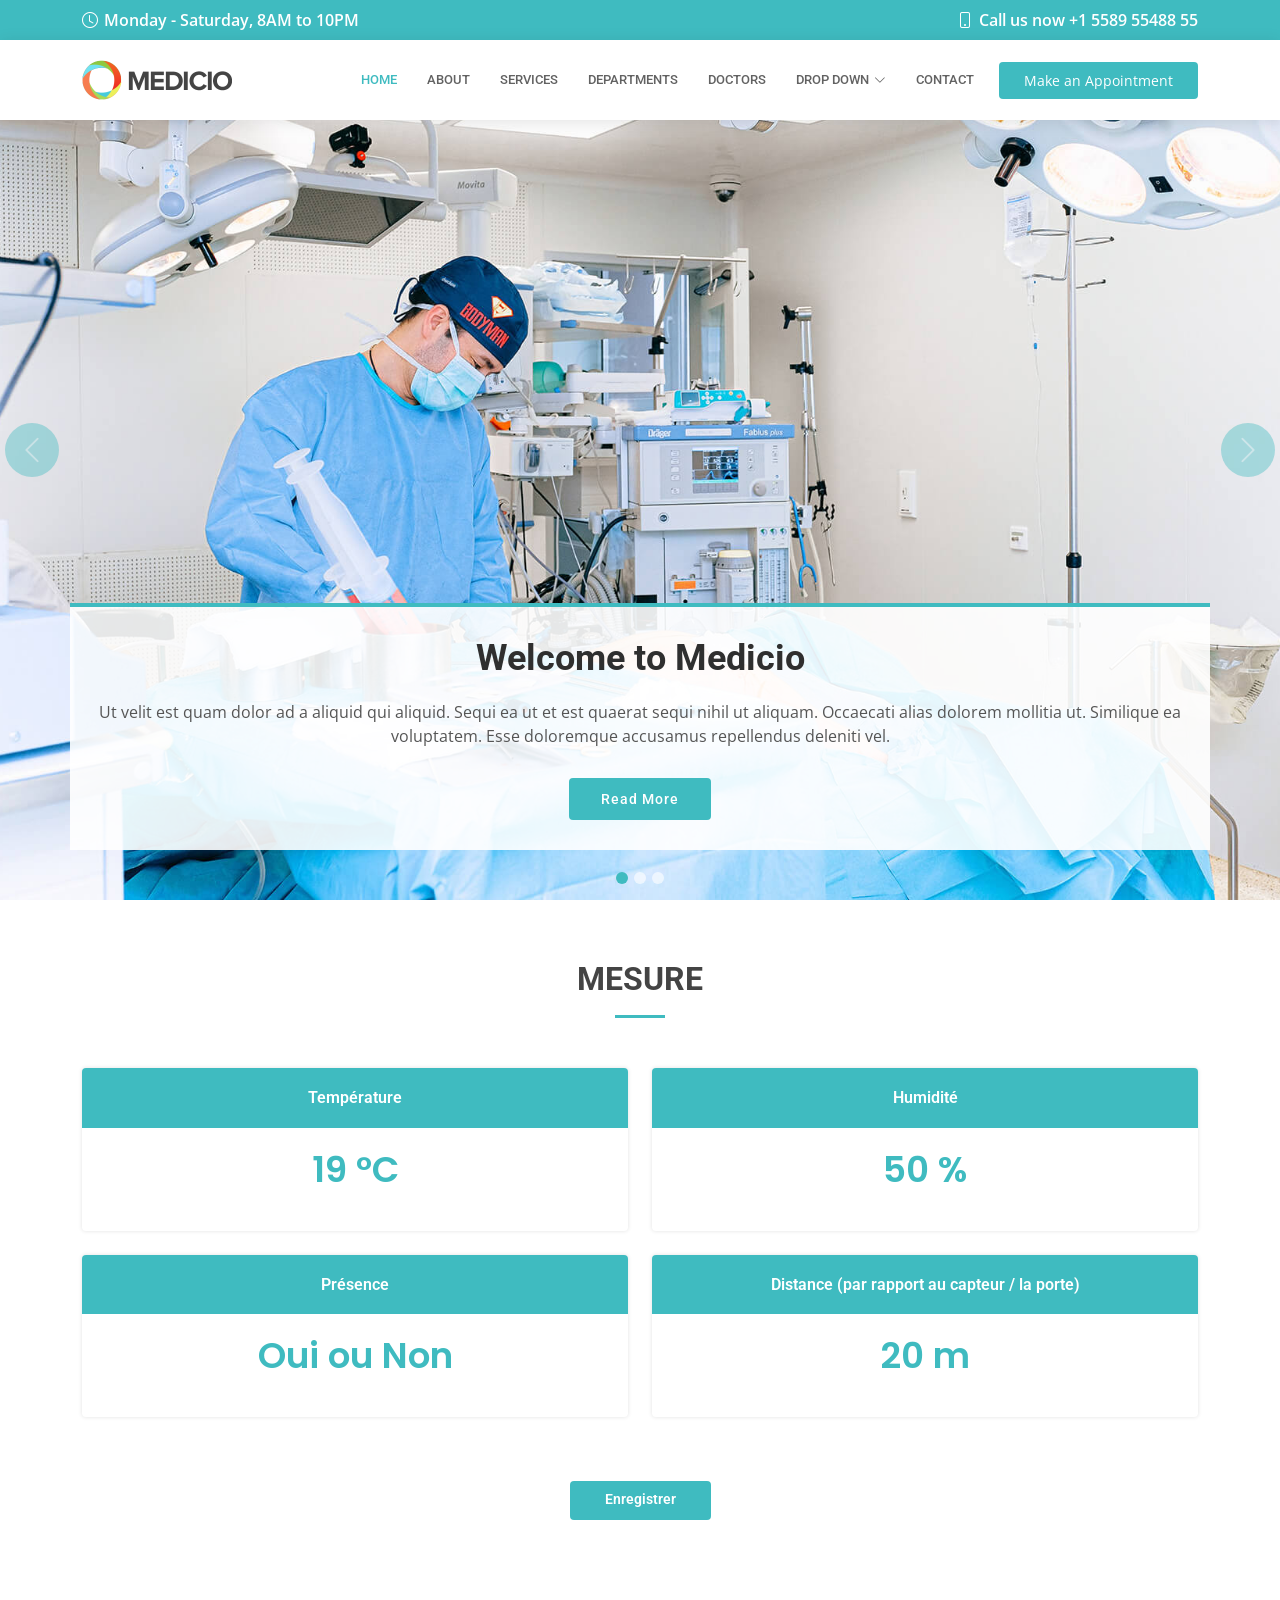
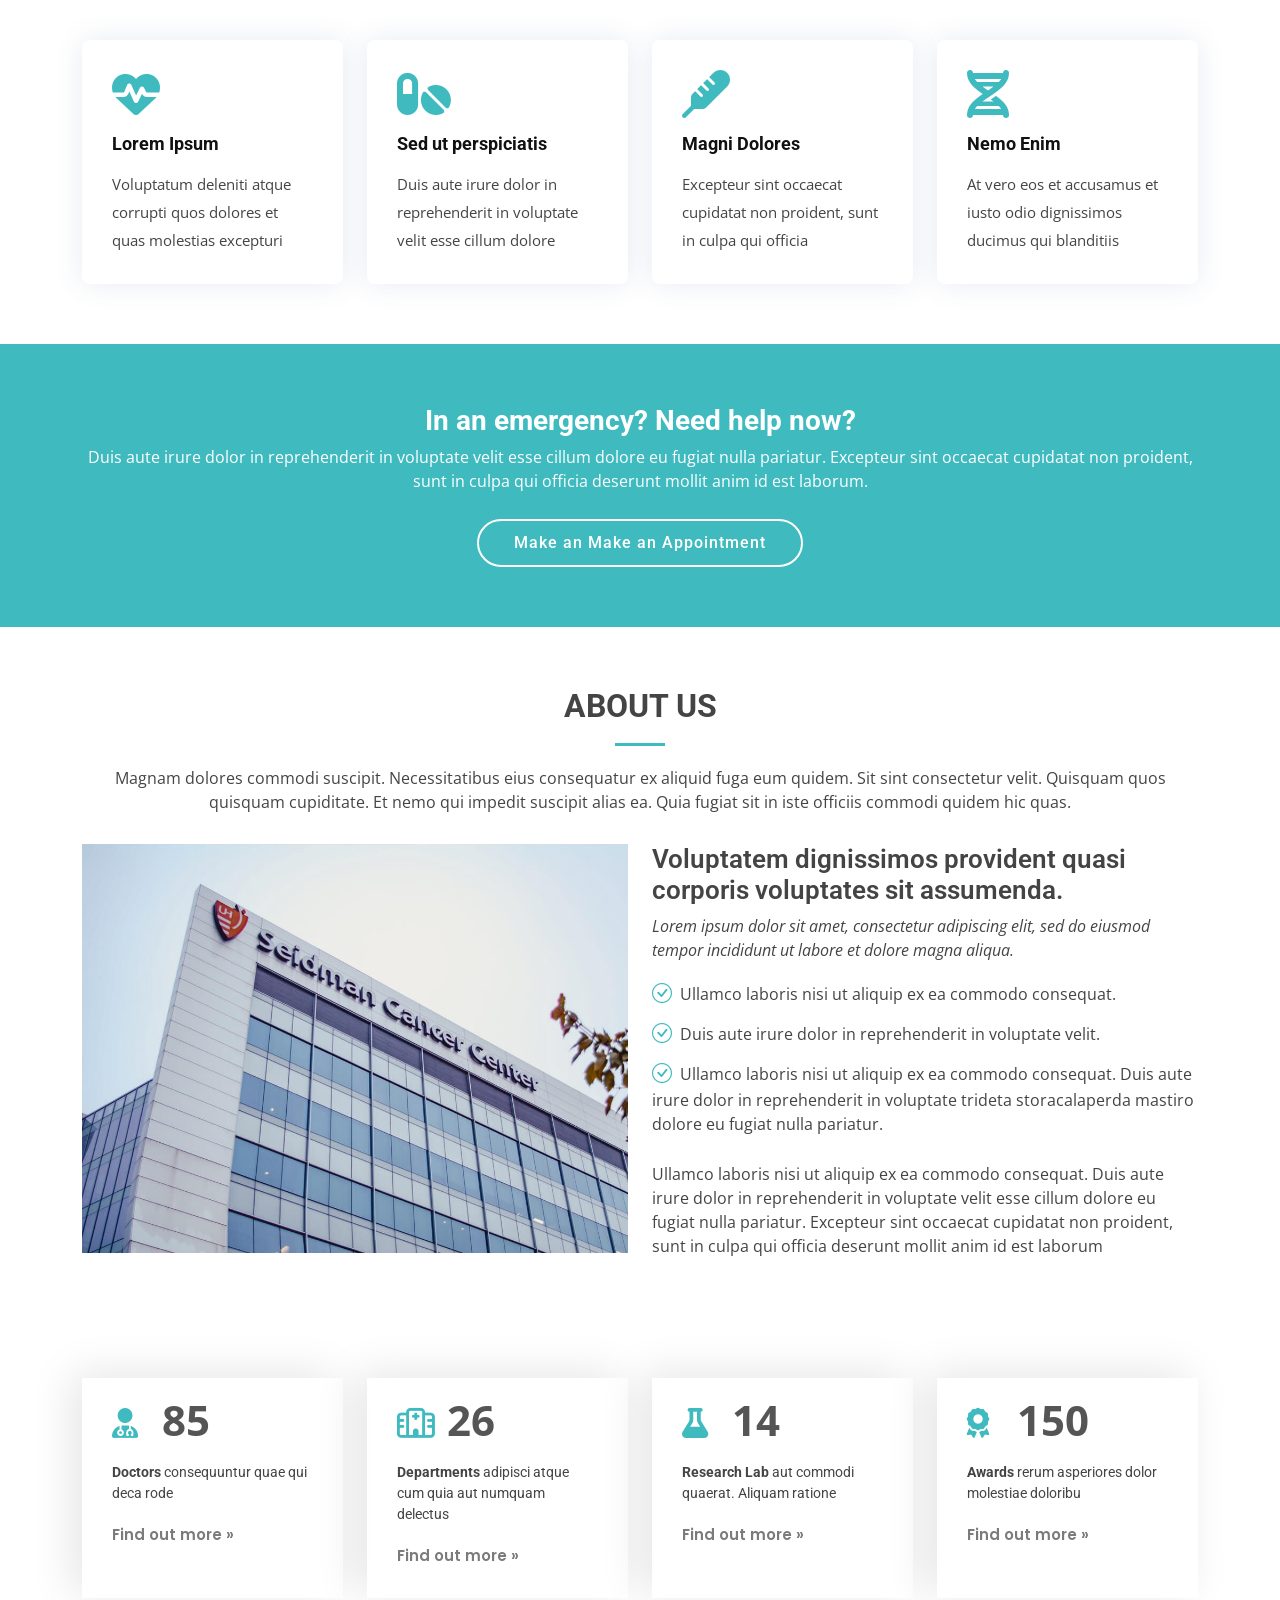
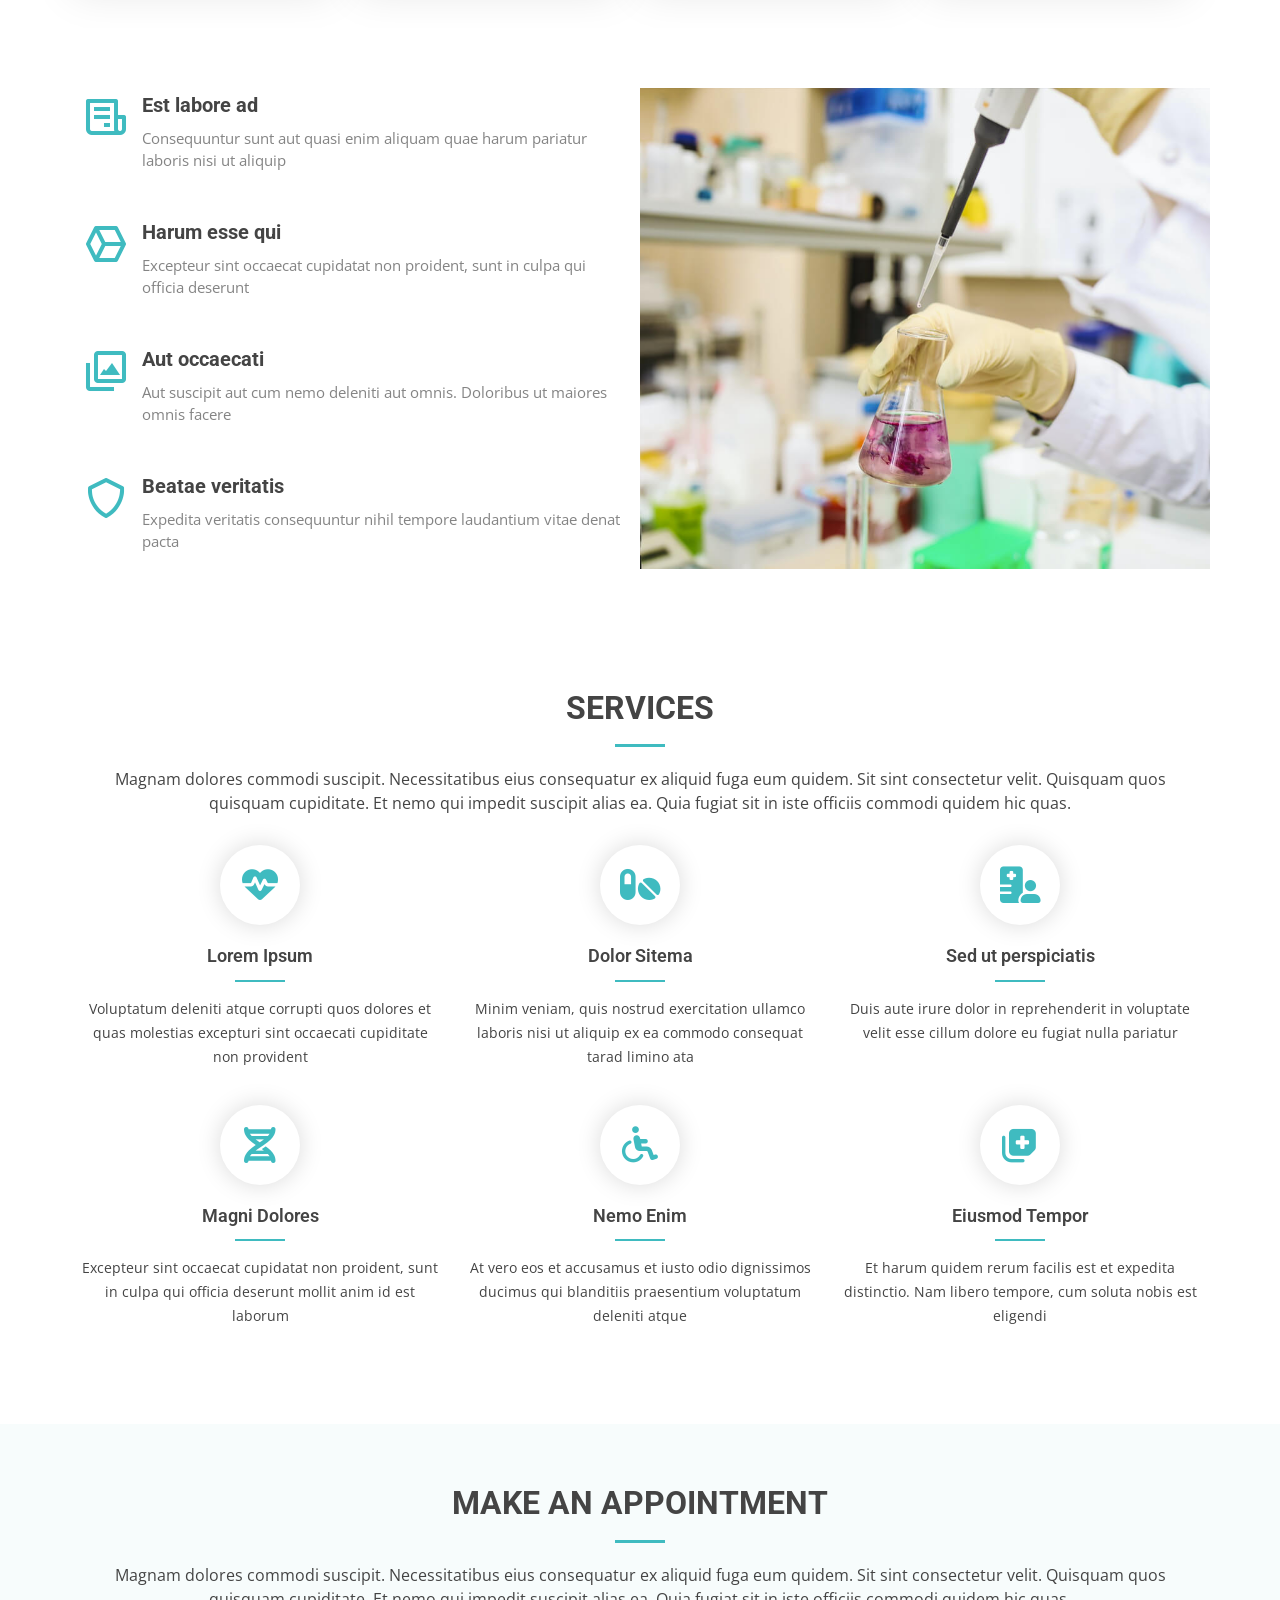
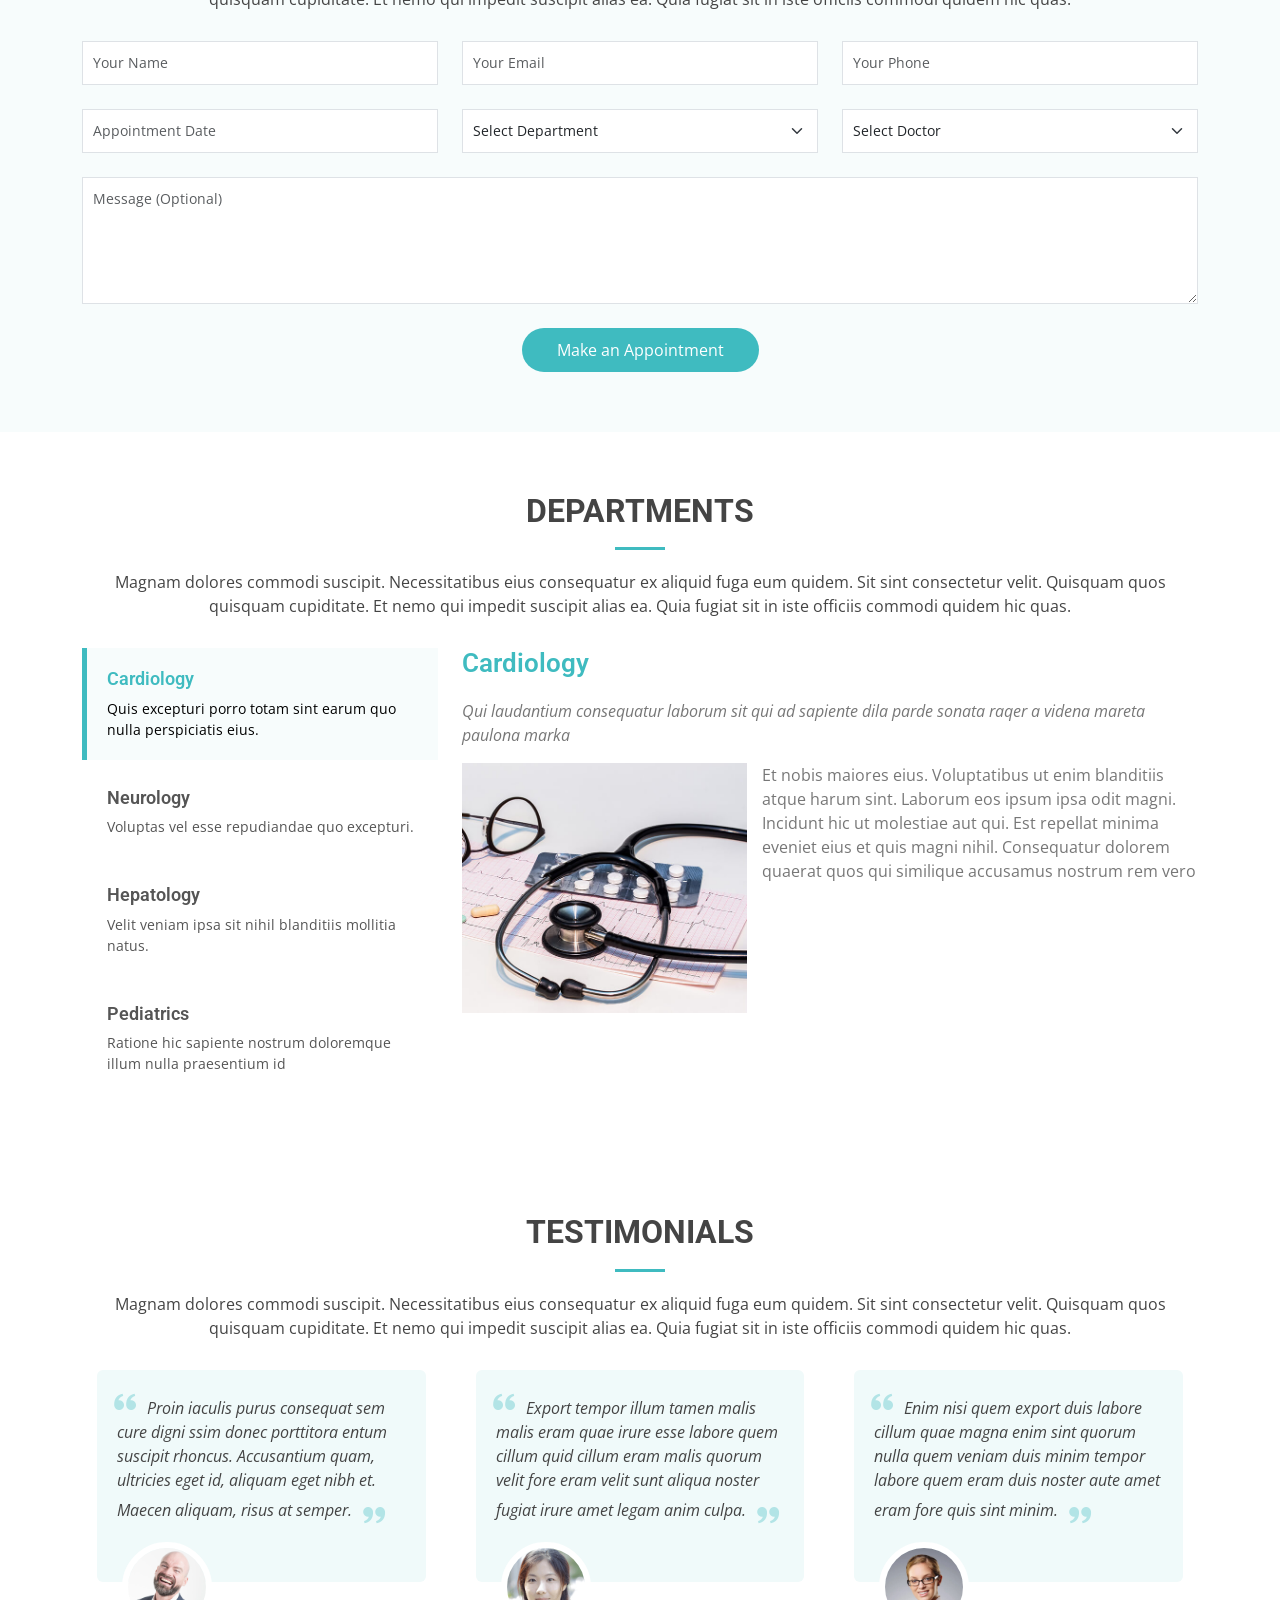
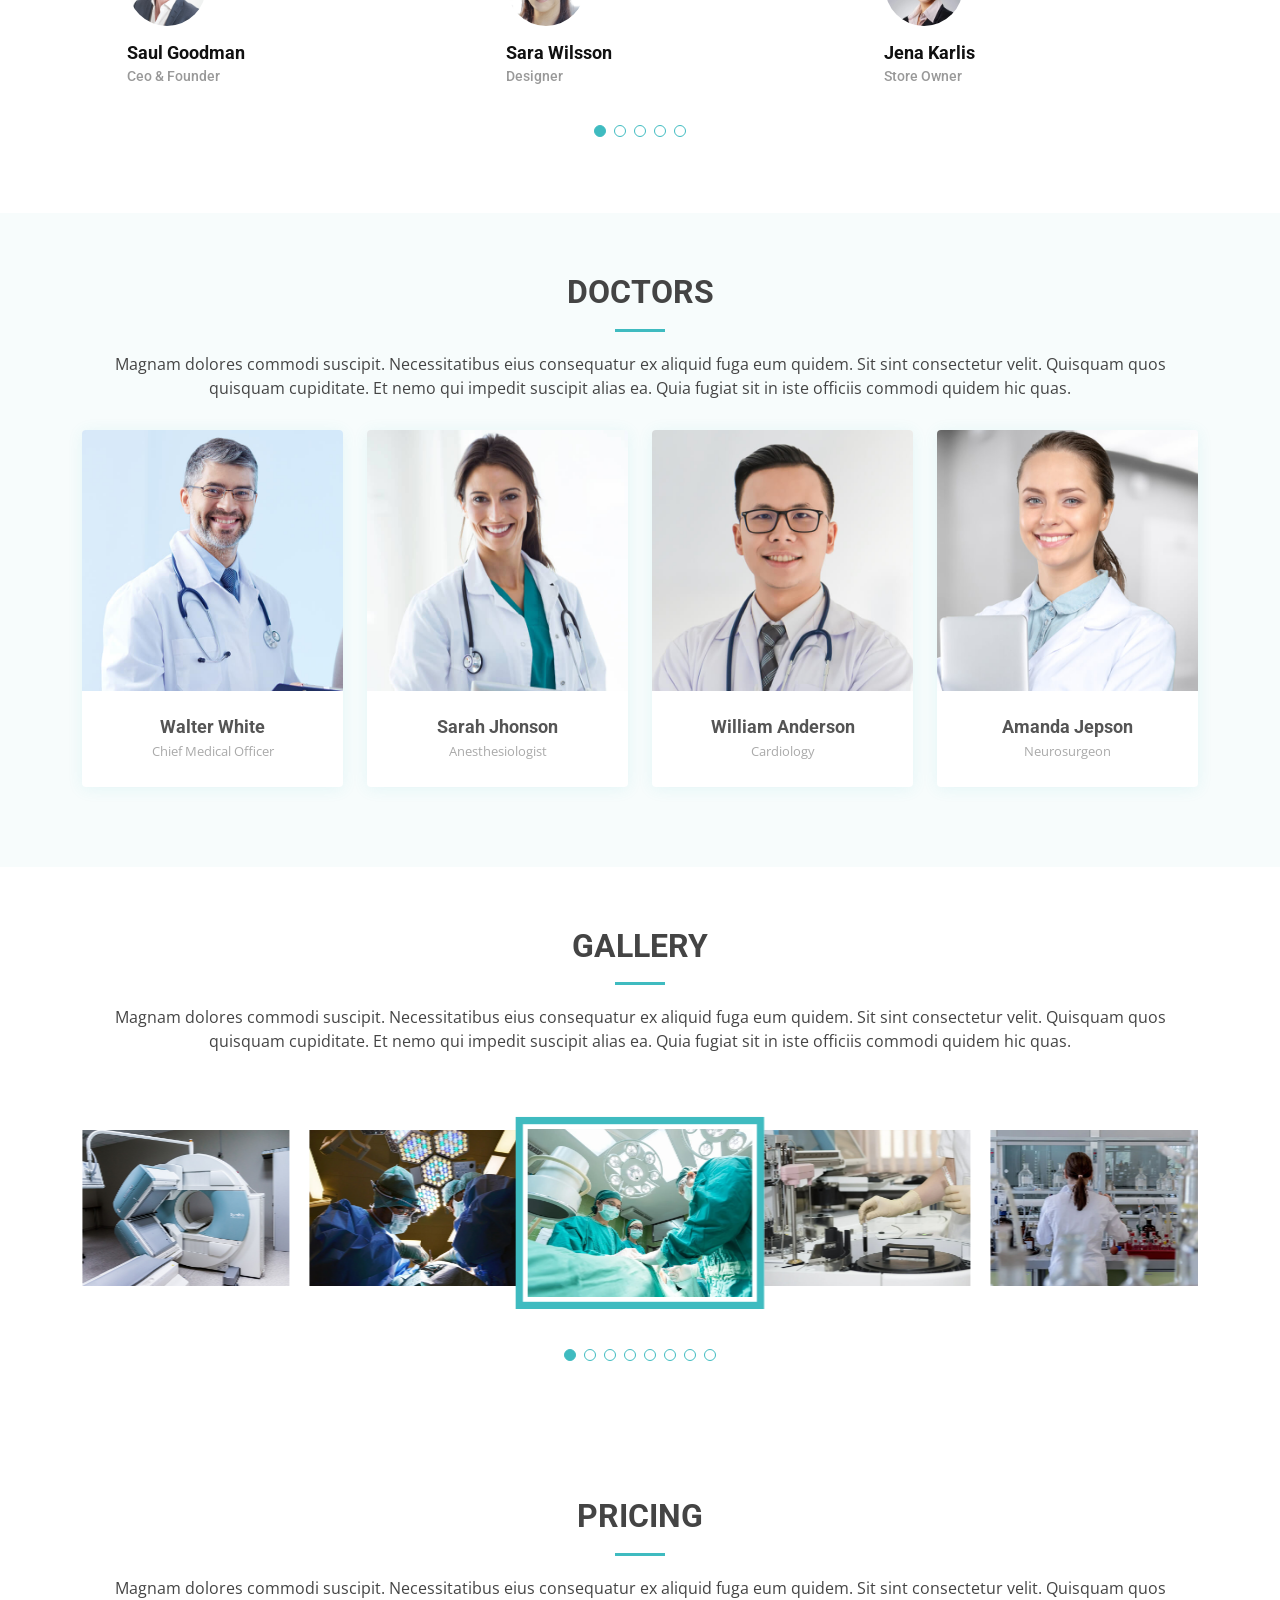
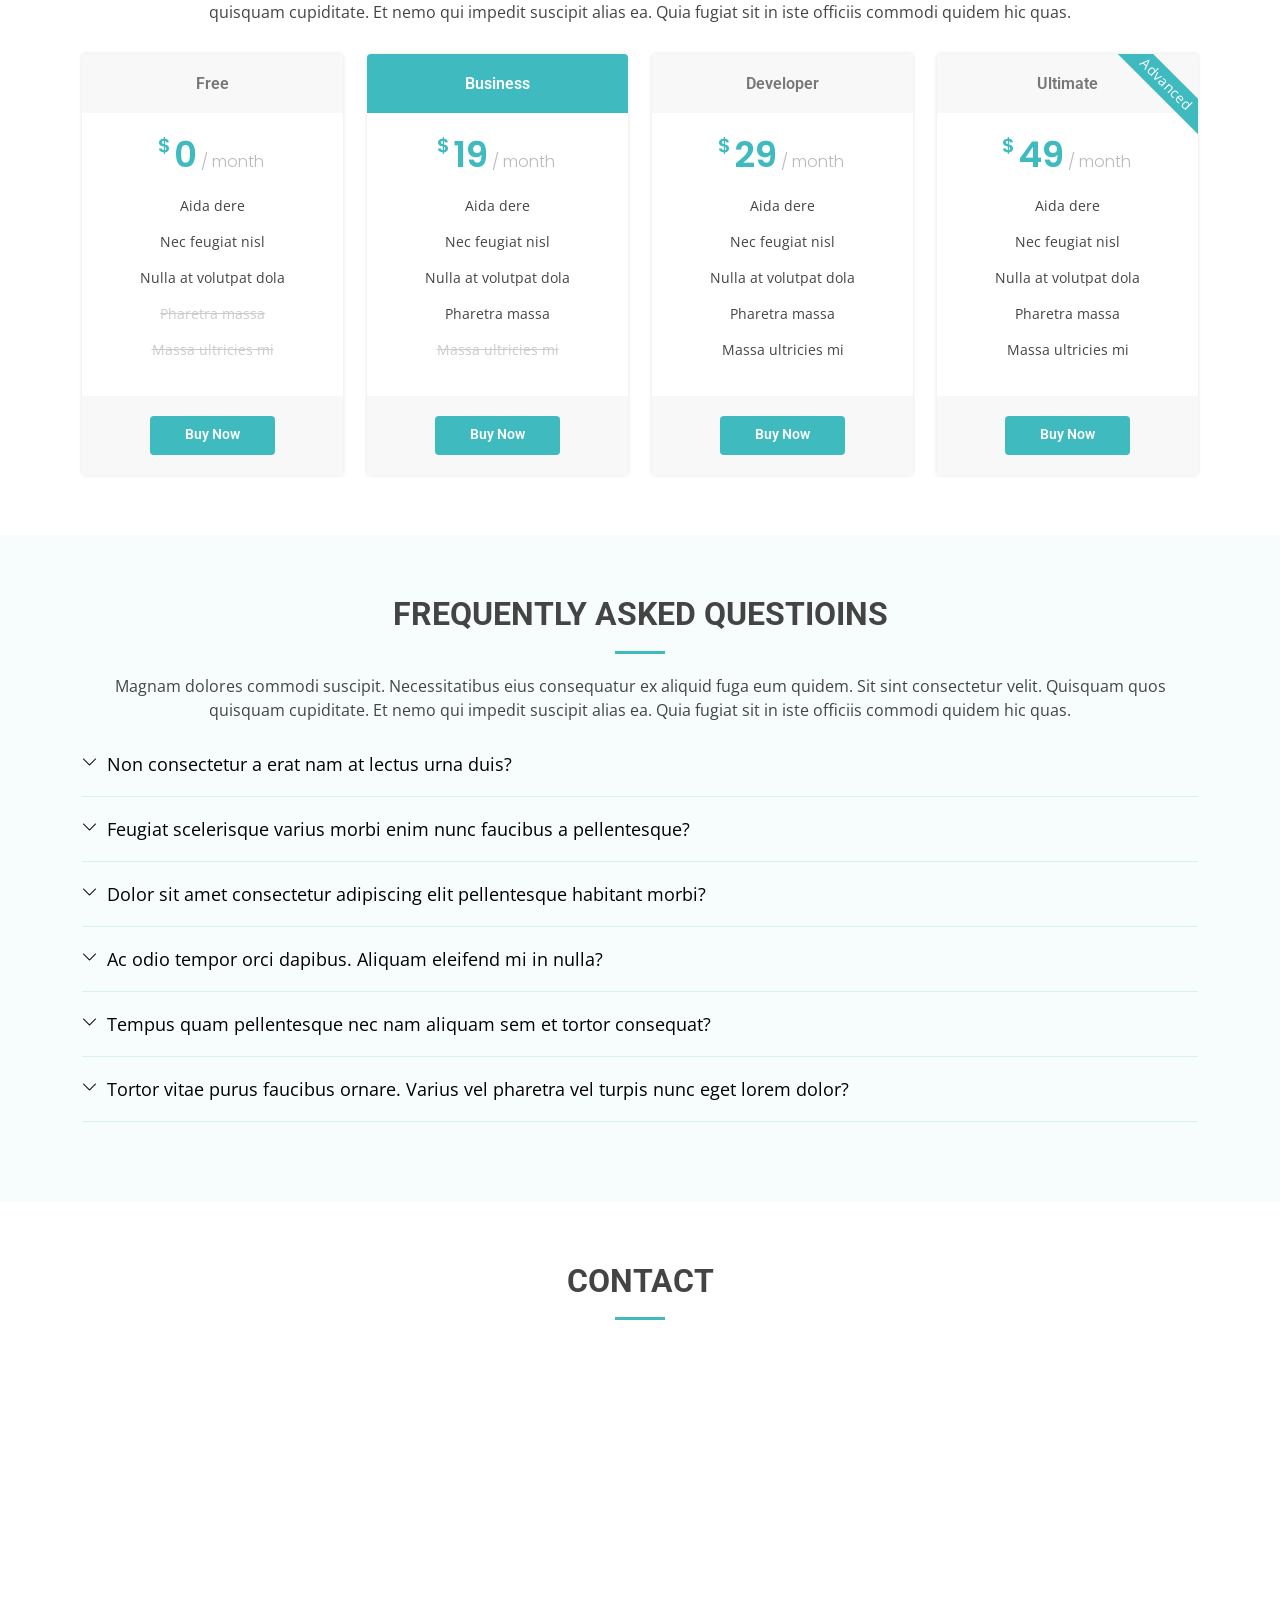
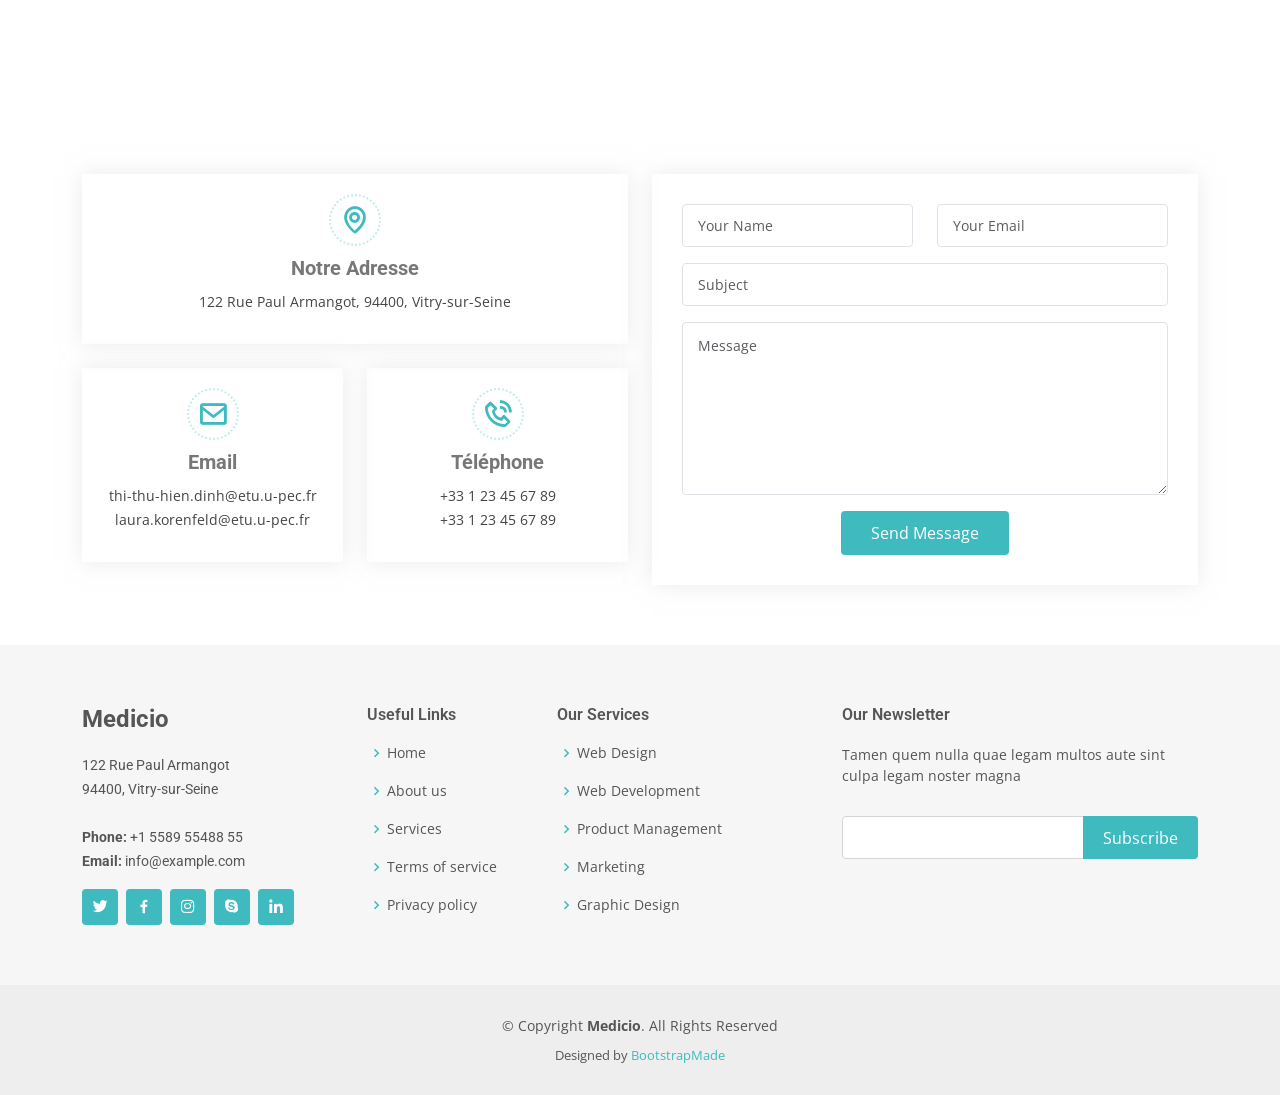
==== commit 391b3d5d: "2nd version" ====
--- a/index.html
+++ b/index.html
@@ -93,6 +93,7 @@
 
     </div>
   </header><!-- End Header -->
+  
 
   <!-- ======= Hero Section ======= -->
   <section id="hero">
@@ -143,6 +144,77 @@
   </section><!-- End Hero -->
 
   <main id="main">
+
+    <!-- ======= Mesure Section ======= -->
+    <section id="pricing" class="pricing">
+      <div class="container" data-aos="fade-up">
+
+        <div class="section-title">
+          <h2>Mesure</h2>
+          <!-- <p>Magnam dolores commodi suscipit. Necessitatibus eius consequatur ex aliquid fuga eum quidem. Sit sint consectetur velit. Quisquam quos quisquam cupiditate. Et nemo qui impedit suscipit alias ea. Quia fugiat sit in iste officiis commodi quidem hic quas.</p> -->
+        </div>
+
+        <div class="row">
+
+          <div class="col-lg-6 col-md-12 mt-4 mt-md-0 mb-4">
+            <div class="box featured" data-aos="fade-up" data-aos-delay="200">
+              <h3>Température</h3>
+              <h4>19 °C
+                <!-- <br> -->
+                <!-- <span> 19 °C</span> -->
+              </h4>
+              <!-- <div class="btn-wrap">
+                <a href="#" class="btn-buy">Buy Now</a>
+              </div> -->
+            </div>
+          </div>
+
+          <div class="col-lg-6 col-md-12 mt-4 mt-md-0 mb-4">
+            <div class="box featured" data-aos="fade-up" data-aos-delay="200">
+              <h3>Humidité</h3>
+              <h4>50 %
+                <!-- <br> -->
+                <!-- <span> 19 °C</span> -->
+              </h4>
+              <!-- <div class="btn-wrap">
+                <a href="#" class="btn-buy">Buy Now</a>
+              </div> -->
+            </div>
+          </div>
+
+          <div class="col-lg-6 col-md-12 mt-4 mt-md-0 mb-4">
+            <div class="box featured" data-aos="fade-up" data-aos-delay="200">
+              <h3>Présence</h3>
+              <h4> Oui ou Non
+                <!-- <br> -->
+                <!-- <span> 19 °C</span> -->
+              </h4>
+              <!-- <div class="btn-wrap">
+                <a href="#" class="btn-buy">Buy Now</a>
+              </div> -->
+            </div>
+          </div>
+
+          <div class="col-lg-6 col-md-12 mt-4 mt-md-0 mb-4">
+            <div class="box featured" data-aos="fade-up" data-aos-delay="200">
+              <h3>Distance (par rapport au capteur / la porte) </h3>
+              <h4> 20 m
+                <!-- <br> -->
+                <!-- <span> 19 °C</span> -->
+              </h4>
+              <!-- <div class="btn-wrap">
+                <a href="#" class="btn-buy">Buy Now</a>
+              </div> -->
+            </div>
+          </div>
+
+        </div>
+        <div class="btn-wrap" style="background-color: #ffffff;">
+          <a href="#" class="btn-buy">Enregistrer</a>
+        </div>
+
+      </div>
+    </section><!-- End Pricing Section -->
 
     <!-- ======= Featured Services Section ======= -->
     <section id="featured-services" class="featured-services">
@@ -847,13 +919,13 @@
 
         <div class="section-title">
           <h2>Contact</h2>
-          <p>Magnam dolores commodi suscipit. Necessitatibus eius consequatur ex aliquid fuga eum quidem. Sit sint consectetur velit. Quisquam quos quisquam cupiditate. Et nemo qui impedit suscipit alias ea. Quia fugiat sit in iste officiis commodi quidem hic quas.</p>
+          <!-- <p>Magnam dolores commodi suscipit. Necessitatibus eius consequatur ex aliquid fuga eum quidem. Sit sint consectetur velit. Quisquam quos quisquam cupiditate. Et nemo qui impedit suscipit alias ea. Quia fugiat sit in iste officiis commodi quidem hic quas.</p> -->
         </div>
 
       </div>
 
       <div>
-        <iframe style="border:0; width: 100%; height: 350px;" src="https://www.google.com/maps/embed?pb=!1m14!1m8!1m3!1d12097.433213460943!2d-74.0062269!3d40.7101282!3m2!1i1024!2i768!4f13.1!3m3!1m2!1s0x0%3A0xb89d1fe6bc499443!2sDowntown+Conference+Center!5e0!3m2!1smk!2sbg!4v1539943755621" frameborder="0" allowfullscreen></iframe>
+        <iframe style="border:0; width: 100%; height: 350px;" src="https://www.google.com/maps/embed?pb=!1m18!1m12!1m3!1d2629.3061671118858!2d2.370966576158591!3d48.77604490649828!2m3!1f0!2f0!3f0!3m2!1i1024!2i768!4f13.1!3m3!1m2!1s0x47e673f65b15877f%3A0x52448ae9a3224654!2s122%20Rue%20Paul%20Armangot%2C%2094400%20Vitry-sur-Seine!5e0!3m2!1sfr!2sfr!4v1701854794607!5m2!1sfr!2sfr" frameborder="0" allowfullscreen></iframe>
       </div>
 
       <div class="container">
@@ -866,22 +938,22 @@
               <div class="col-md-12">
                 <div class="info-box">
                   <i class="bx bx-map"></i>
-                  <h3>Our Address</h3>
-                  <p>A108 Adam Street, New York, NY 535022</p>
+                  <h3>Notre Adresse</h3>
+                  <p>122 Rue Paul Armangot, 94400, Vitry-sur-Seine</p>
                 </div>
               </div>
               <div class="col-md-6">
                 <div class="info-box mt-4">
                   <i class="bx bx-envelope"></i>
-                  <h3>Email Us</h3>
-                  <p>info@example.com<br>contact@example.com</p>
+                  <h3>Email </h3>
+                  <p>thi-thu-hien.dinh@etu.u-pec.fr<br>laura.korenfeld@etu.u-pec.fr</p>
                 </div>
               </div>
               <div class="col-md-6">
                 <div class="info-box mt-4">
                   <i class="bx bx-phone-call"></i>
-                  <h3>Call Us</h3>
-                  <p>+1 5589 55488 55<br>+1 6678 254445 41</p>
+                  <h3>Téléphone</h3>
+                  <p>+33 1 23 45 67 89<br>+33 1 23 45 67 89</p>
                 </div>
               </div>
             </div>
@@ -930,8 +1002,8 @@
             <div class="footer-info">
               <h3>Medicio</h3>
               <p>
-                A108 Adam Street <br>
-                NY 535022, USA<br><br>
+                122 Rue Paul Armangot <br>
+                94400, Vitry-sur-Seine<br><br>
                 <strong>Phone:</strong> +1 5589 55488 55<br>
                 <strong>Email:</strong> info@example.com<br>
               </p>
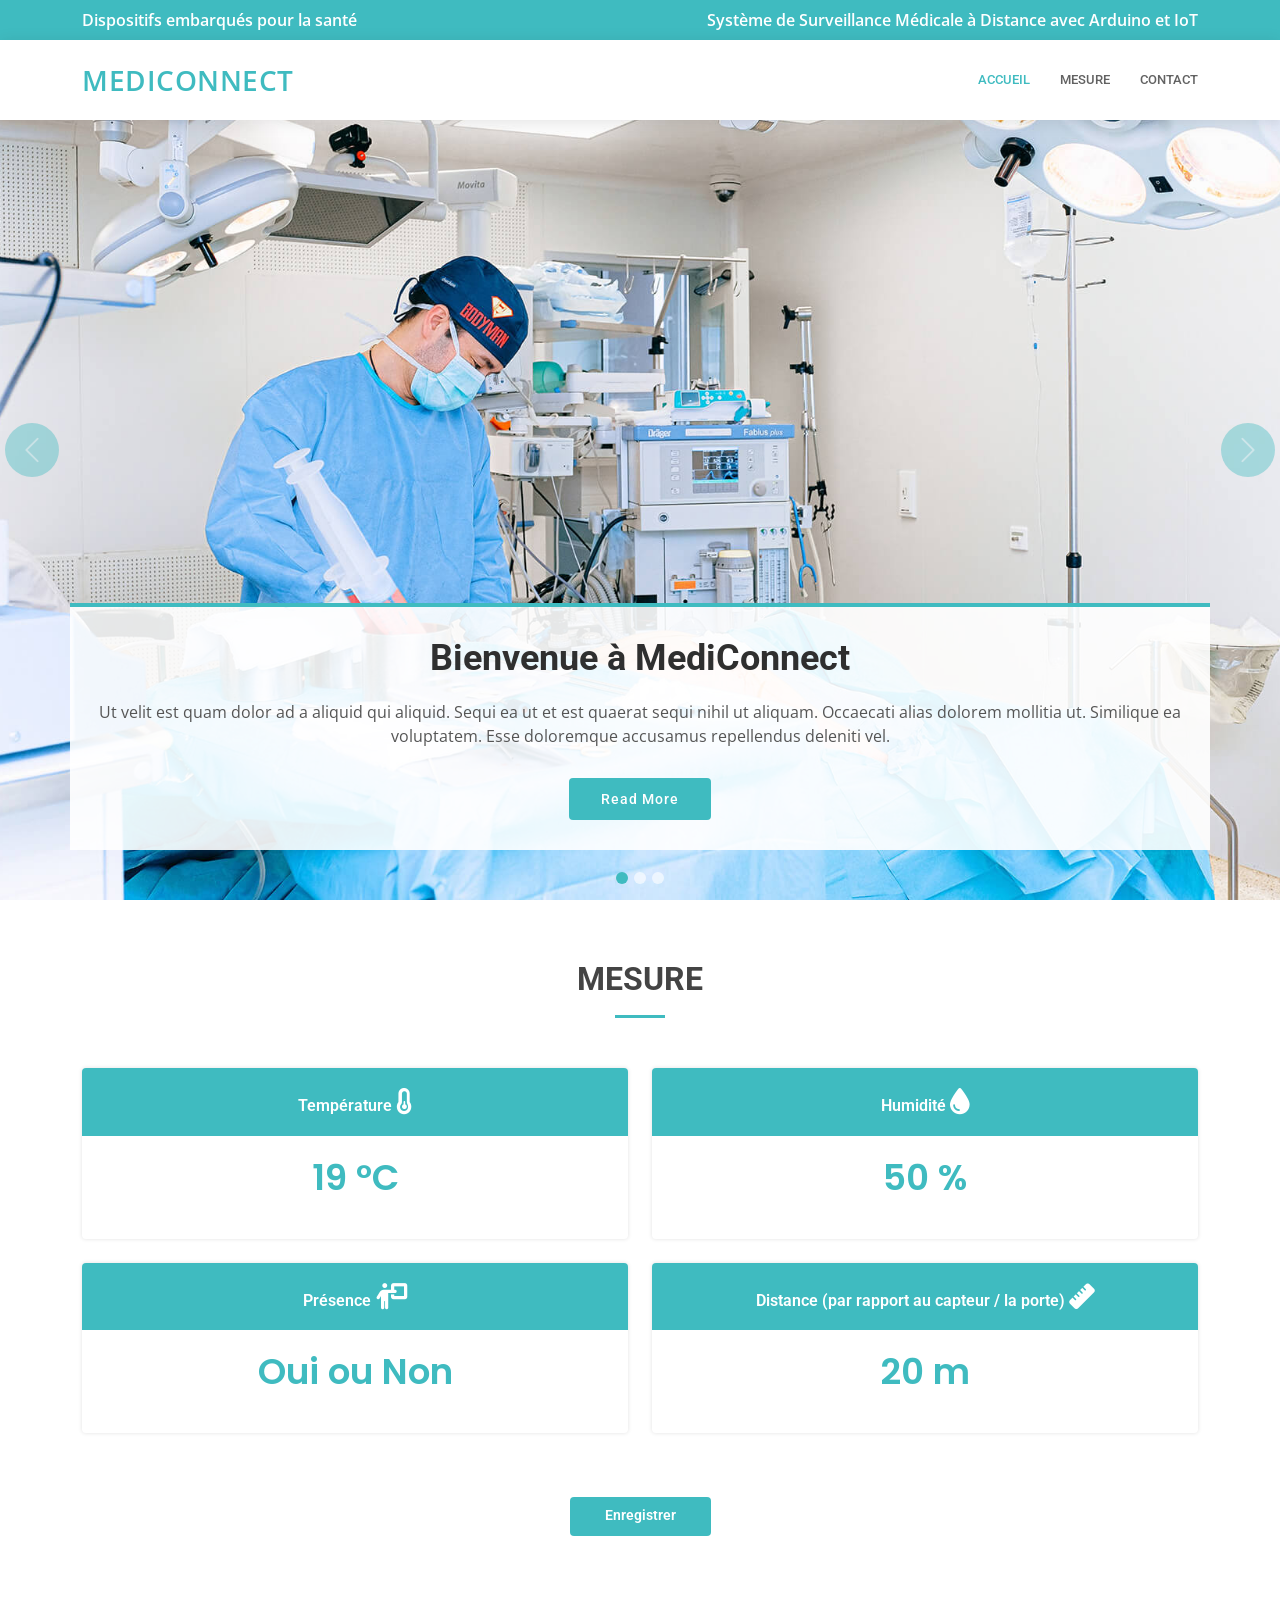
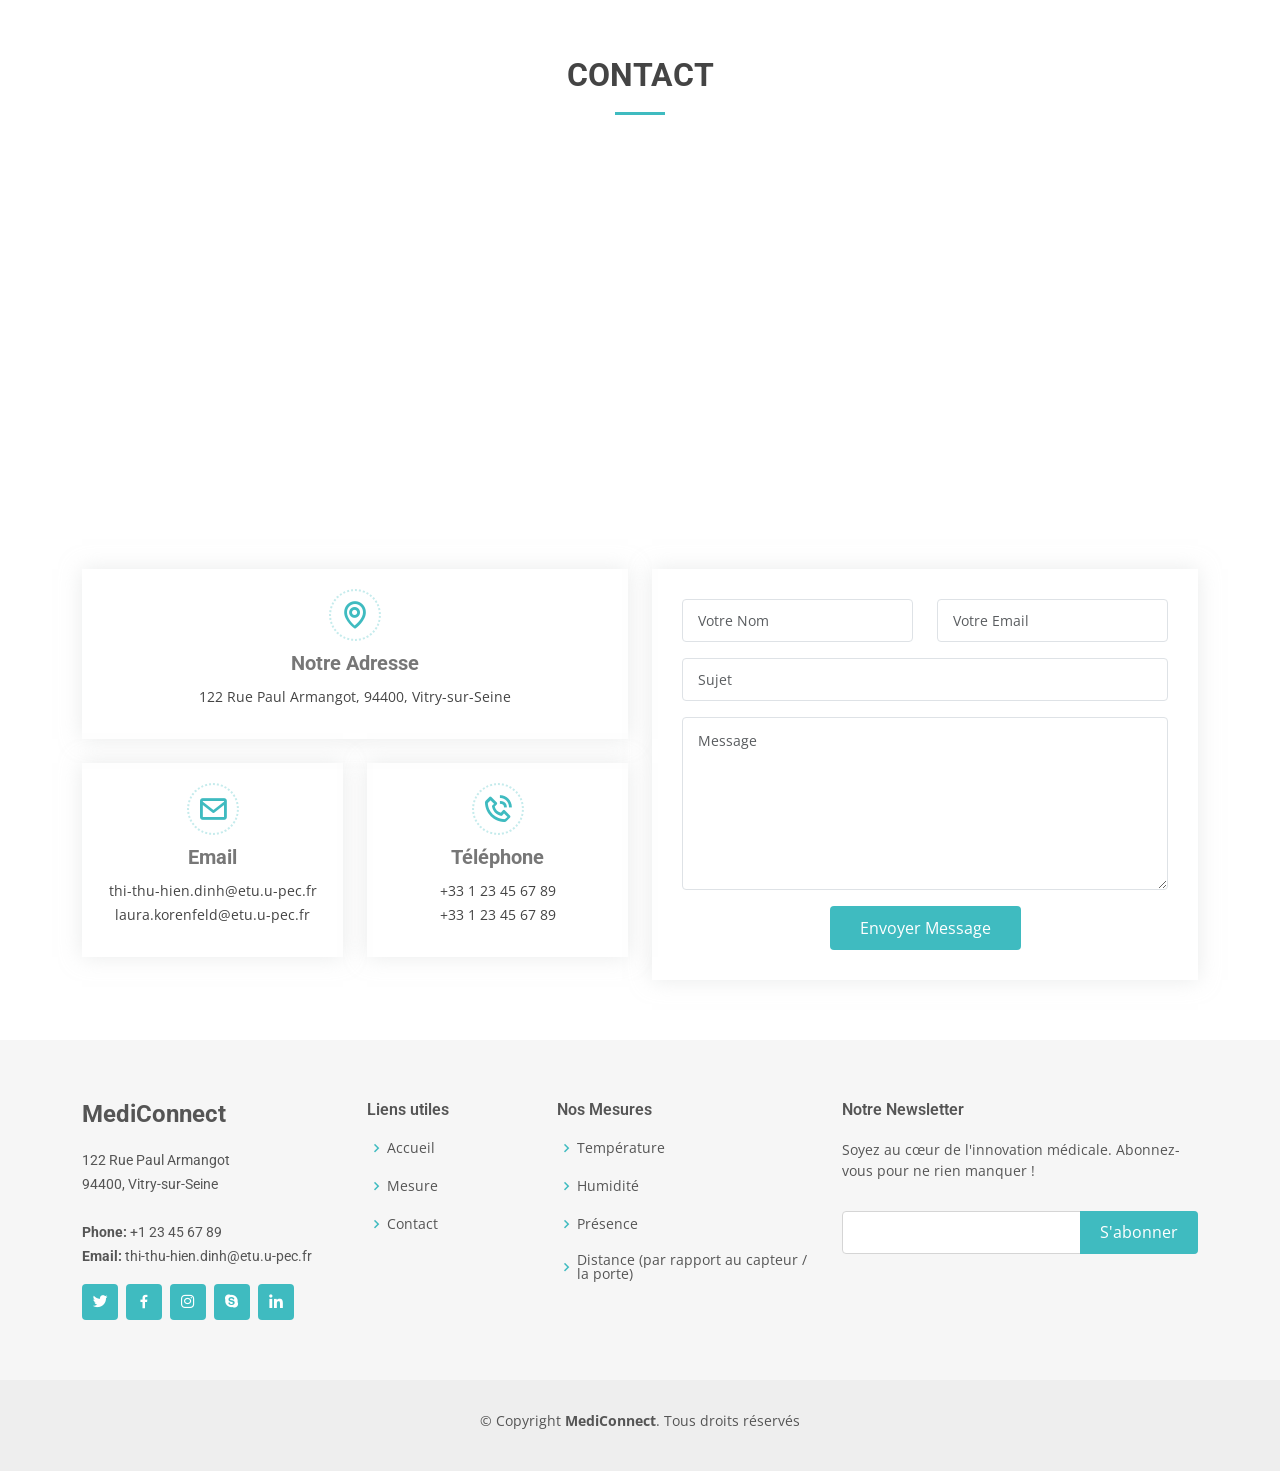
==== commit 1c719c46: "4th version" ====
--- a/index.html
+++ b/index.html
@@ -5,12 +5,12 @@
   <meta charset="utf-8">
   <meta content="width=device-width, initial-scale=1.0" name="viewport">
 
-  <title>Medicio Bootstrap Template - Index</title>
+  <title>MediConnect </title>
   <meta content="" name="description">
   <meta content="" name="keywords">
 
   <!-- Favicons -->
-  <link href="assets/img/favicon.png" rel="icon">
+  <!-- <link href="assets/img/favicon.png" rel="icon"> -->
   <link href="assets/img/apple-touch-icon.png" rel="apple-touch-icon">
 
   <!-- Google Fonts -->
@@ -30,9 +30,9 @@
   <link href="assets/css/style.css" rel="stylesheet">
 
   <!-- =======================================================
-  * Template Name: Medicio
+  * Template Name: MediConnect
   * Updated: Sep 18 2023 with Bootstrap v5.3.2
-  * Template URL: https://bootstrapmade.com/medicio-free-bootstrap-theme/
+  * Template URL: https://bootstrapmade.com/MediConnect-free-bootstrap-theme/
   * Author: BootstrapMade.com
   * License: https://bootstrapmade.com/license/
   ======================================================== -->
@@ -44,10 +44,12 @@
   <div id="topbar" class="d-flex align-items-center fixed-top">
     <div class="container d-flex align-items-center justify-content-center justify-content-md-between">
       <div class="align-items-center d-none d-md-flex">
-        <i class="bi bi-clock"></i> Monday - Saturday, 8AM to 10PM
+        <!-- <i class="bi bi-clock"></i>  -->
+        Dispositifs embarqués pour la santé
       </div>
       <div class="d-flex align-items-center">
-        <i class="bi bi-phone"></i> Call us now +1 5589 55488 55
+        <!-- <i class="bi bi-phone"></i>  -->
+        Système de Surveillance Médicale à Distance avec Arduino et IoT
       </div>
     </div>
   </div>
@@ -56,15 +58,15 @@
   <header id="header" class="fixed-top">
     <div class="container d-flex align-items-center">
 
-      <a href="index.html" class="logo me-auto"><img src="assets/img/logo.png" alt=""></a>
+      <a href="index.html" class="logo me-auto">MediConnect</a>
       <!-- Uncomment below if you prefer to use an image logo -->
-      <!-- <h1 class="logo me-auto"><a href="index.html">Medicio</a></h1> -->
+      <!-- <h1 class="logo me-auto"><a href="index.html">MediConnect</a></h1> -->
 
       <nav id="navbar" class="navbar order-last order-lg-0">
         <ul>
-          <li><a class="nav-link scrollto " href="#hero">Home</a></li>
-          <li><a class="nav-link scrollto" href="#about">About</a></li>
-          <li><a class="nav-link scrollto" href="#services">Services</a></li>
+          <li><a class="nav-link scrollto " href="#hero">Accueil</a></li>
+          <li><a class="nav-link scrollto" href="#mesure">Mesure</a></li>
+          <!-- <li><a class="nav-link scrollto" href="#services">Services</a></li>
           <li><a class="nav-link scrollto" href="#departments">Departments</a></li>
           <li><a class="nav-link scrollto" href="#doctors">Doctors</a></li>
           <li class="dropdown"><a href="#"><span>Drop Down</span> <i class="bi bi-chevron-down"></i></a>
@@ -83,13 +85,13 @@
               <li><a href="#">Drop Down 3</a></li>
               <li><a href="#">Drop Down 4</a></li>
             </ul>
-          </li>
+          </li> -->
           <li><a class="nav-link scrollto" href="#contact">Contact</a></li>
         </ul>
         <i class="bi bi-list mobile-nav-toggle"></i>
       </nav><!-- .navbar -->
 
-      <a href="#appointment" class="appointment-btn scrollto"><span class="d-none d-md-inline">Make an</span> Appointment</a>
+      <!-- <a href="#appointment" class="appointment-btn scrollto"><span class="d-none d-md-inline">Make an</span> Appointment</a> -->
 
     </div>
   </header><!-- End Header -->
@@ -106,7 +108,7 @@
         <!-- Slide 1 -->
         <div class="carousel-item active" style="background-image: url(assets/img/slide/slide-1.jpg)">
           <div class="container">
-            <h2>Welcome to <span>Medicio</span></h2>
+            <h2>Bienvenue à <span>MediConnect</span></h2>
             <p>Ut velit est quam dolor ad a aliquid qui aliquid. Sequi ea ut et est quaerat sequi nihil ut aliquam. Occaecati alias dolorem mollitia ut. Similique ea voluptatem. Esse doloremque accusamus repellendus deleniti vel.</p>
             <a href="#about" class="btn-get-started scrollto">Read More</a>
           </div>
@@ -146,7 +148,7 @@
   <main id="main">
 
     <!-- ======= Mesure Section ======= -->
-    <section id="pricing" class="pricing">
+    <section id="mesure" class="pricing featured-services">
       <div class="container" data-aos="fade-up">
 
         <div class="section-title">
@@ -157,8 +159,8 @@
         <div class="row">
 
           <div class="col-lg-6 col-md-12 mt-4 mt-md-0 mb-4">
-            <div class="box featured" data-aos="fade-up" data-aos-delay="200">
-              <h3>Température</h3>
+            <div class="box featured icon-box-pricing" data-aos="fade-up" data-aos-delay="200">
+              <h3>Température <i class="fas fa-temperature-quarter" style="font-size: 26px;"></i></h3> 
               <h4>19 °C
                 <!-- <br> -->
                 <!-- <span> 19 °C</span> -->
@@ -170,8 +172,8 @@
           </div>
 
           <div class="col-lg-6 col-md-12 mt-4 mt-md-0 mb-4">
-            <div class="box featured" data-aos="fade-up" data-aos-delay="200">
-              <h3>Humidité</h3>
+            <div class="box featured icon-box-pricing" data-aos="fade-up" data-aos-delay="200">
+              <h3>Humidité <i class="fas fa-droplet" style="font-size: 26px;"></i></h3>
               <h4>50 %
                 <!-- <br> -->
                 <!-- <span> 19 °C</span> -->
@@ -183,8 +185,8 @@
           </div>
 
           <div class="col-lg-6 col-md-12 mt-4 mt-md-0 mb-4">
-            <div class="box featured" data-aos="fade-up" data-aos-delay="200">
-              <h3>Présence</h3>
+            <div class="box featured icon-box-pricing" data-aos="fade-up" data-aos-delay="200">
+              <h3>Présence <i class="fas fa-person-chalkboard" style="font-size: 26px;"></i></h3>
               <h4> Oui ou Non
                 <!-- <br> -->
                 <!-- <span> 19 °C</span> -->
@@ -196,8 +198,8 @@
           </div>
 
           <div class="col-lg-6 col-md-12 mt-4 mt-md-0 mb-4">
-            <div class="box featured" data-aos="fade-up" data-aos-delay="200">
-              <h3>Distance (par rapport au capteur / la porte) </h3>
+            <div class="box featured icon-box-pricing" data-aos="fade-up" data-aos-delay="200">
+              <h3>Distance (par rapport au capteur / la porte) <i class="fas fa-ruler" style="font-size: 26px;"></i></h3>
               <h4> 20 m
                 <!-- <br> -->
                 <!-- <span> 19 °C</span> -->
@@ -217,7 +219,7 @@
     </section><!-- End Pricing Section -->
 
     <!-- ======= Featured Services Section ======= -->
-    <section id="featured-services" class="featured-services">
+    <!-- <section id="featured-services" class="featured-services">
       <div class="container" data-aos="fade-up">
 
         <div class="row">
@@ -256,10 +258,11 @@
         </div>
 
       </div>
-    </section><!-- End Featured Services Section -->
+    </section> -->
+    <!-- End Featured Services Section -->
 
     <!-- ======= Cta Section ======= -->
-    <section id="cta" class="cta">
+    <!-- <section id="cta" class="cta">
       <div class="container" data-aos="zoom-in">
 
         <div class="text-center">
@@ -269,10 +272,11 @@
         </div>
 
       </div>
-    </section><!-- End Cta Section -->
+    </section> -->
+    <!-- End Cta Section -->
 
     <!-- ======= About Us Section ======= -->
-    <section id="about" class="about">
+    <!-- <section id="about" class="about">
       <div class="container" data-aos="fade-up">
 
         <div class="section-title">
@@ -304,10 +308,11 @@
         </div>
 
       </div>
-    </section><!-- End About Us Section -->
+    </section> -->
+    <!-- End About Us Section -->
 
     <!-- ======= Counts Section ======= -->
-    <section id="counts" class="counts">
+    <!-- <section id="counts" class="counts">
       <div class="container" data-aos="fade-up">
 
         <div class="row no-gutters">
@@ -352,10 +357,11 @@
         </div>
 
       </div>
-    </section><!-- End Counts Section -->
+    </section> -->
+    <!-- End Counts Section -->
 
     <!-- ======= Features Section ======= -->
-    <section id="features" class="features">
+    <!-- <section id="features" class="features">
       <div class="container" data-aos="fade-up">
 
         <div class="row">
@@ -385,10 +391,11 @@
         </div>
 
       </div>
-    </section><!-- End Features Section -->
+    </section> -->
+    <!-- End Features Section -->
 
     <!-- ======= Services Section ======= -->
-    <section id="services" class="services services">
+    <!-- <section id="services" class="services services">
       <div class="container" data-aos="fade-up">
 
         <div class="section-title">
@@ -430,10 +437,11 @@
         </div>
 
       </div>
-    </section><!-- End Services Section -->
+    </section> -->
+    <!-- End Services Section -->
 
     <!-- ======= Appointment Section ======= -->
-    <section id="appointment" class="appointment section-bg">
+    <!-- <section id="appointment" class="appointment section-bg">
       <div class="container" data-aos="fade-up">
 
         <div class="section-title">
@@ -487,10 +495,11 @@
         </form>
 
       </div>
-    </section><!-- End Appointment Section -->
+    </section> -->
+    <!-- End Appointment Section -->
 
     <!-- ======= Departments Section ======= -->
-    <section id="departments" class="departments">
+    <!-- <section id="departments" class="departments">
       <div class="container" data-aos="fade-up">
 
         <div class="section-title">
@@ -558,10 +567,11 @@
         </div>
 
       </div>
-    </section><!-- End Departments Section -->
+    </section> -->
+    <!-- End Departments Section -->
 
     <!-- ======= Testimonials Section ======= -->
-    <section id="testimonials" class="testimonials">
+    <!-- <section id="testimonials" class="testimonials">
       <div class="container" data-aos="fade-up">
 
         <div class="section-title">
@@ -583,9 +593,10 @@
                 <h3>Saul Goodman</h3>
                 <h4>Ceo &amp; Founder</h4>
               </div>
-            </div><!-- End testimonial item -->
-
-            <div class="swiper-slide">
+            </div>
+            End testimonial item -->
+
+            <!-- <div class="swiper-slide">
               <div class="testimonial-item">
                 <p>
                   <i class="bx bxs-quote-alt-left quote-icon-left"></i>
@@ -596,9 +607,10 @@
                 <h3>Sara Wilsson</h3>
                 <h4>Designer</h4>
               </div>
-            </div><!-- End testimonial item -->
-
-            <div class="swiper-slide">
+            </div> -->
+            <!-- End testimonial item -->
+
+            <!-- <div class="swiper-slide">
               <div class="testimonial-item">
                 <p>
                   <i class="bx bxs-quote-alt-left quote-icon-left"></i>
@@ -609,9 +621,10 @@
                 <h3>Jena Karlis</h3>
                 <h4>Store Owner</h4>
               </div>
-            </div><!-- End testimonial item -->
-
-            <div class="swiper-slide">
+            </div> -->
+            <!-- End testimonial item -->
+
+            <!-- <div class="swiper-slide">
               <div class="testimonial-item">
                 <p>
                   <i class="bx bxs-quote-alt-left quote-icon-left"></i>
@@ -622,9 +635,10 @@
                 <h3>Matt Brandon</h3>
                 <h4>Freelancer</h4>
               </div>
-            </div><!-- End testimonial item -->
-
-            <div class="swiper-slide">
+            </div> -->
+            <!-- End testimonial item -->
+
+            <!-- <div class="swiper-slide">
               <div class="testimonial-item">
                 <p>
                   <i class="bx bxs-quote-alt-left quote-icon-left"></i>
@@ -635,17 +649,19 @@
                 <h3>John Larson</h3>
                 <h4>Entrepreneur</h4>
               </div>
-            </div><!-- End testimonial item -->
-
-          </div>
+            </div> -->
+            <!-- End testimonial item -->
+
+          <!-- </div>
           <div class="swiper-pagination"></div>
         </div>
 
       </div>
-    </section><!-- End Testimonials Section -->
+    </section>  -->
+    <!-- End Testimonials Section -->
 
     <!-- ======= Doctors Section ======= -->
-    <section id="doctors" class="doctors section-bg">
+    <!-- <section id="doctors" class="doctors section-bg">
       <div class="container" data-aos="fade-up">
 
         <div class="section-title">
@@ -730,10 +746,11 @@
         </div>
 
       </div>
-    </section><!-- End Doctors Section -->
+    </section> -->
+    <!-- End Doctors Section -->
 
     <!-- ======= Gallery Section ======= -->
-    <section id="gallery" class="gallery">
+    <!-- <section id="gallery" class="gallery">
       <div class="container" data-aos="fade-up">
 
         <div class="section-title">
@@ -756,10 +773,11 @@
         </div>
 
       </div>
-    </section><!-- End Gallery Section -->
+    </section> -->
+    <!-- End Gallery Section -->
 
     <!-- ======= Pricing Section ======= -->
-    <section id="pricing" class="pricing">
+    <!-- <section id="pricing" class="pricing">
       <div class="container" data-aos="fade-up">
 
         <div class="section-title">
@@ -841,10 +859,10 @@
         </div>
 
       </div>
-    </section><!-- End Pricing Section -->
+    </section>End Pricing Section -->
 
     <!-- ======= Frequently Asked Questioins Section ======= -->
-    <section id="faq" class="faq section-bg">
+    <!-- <section id="faq" class="faq section-bg">
       <div class="container" data-aos="fade-up">
 
         <div class="section-title">
@@ -911,7 +929,8 @@
         </ul>
 
       </div>
-    </section><!-- End Frequently Asked Questioins Section -->
+    </section> -->
+    <!-- End Frequently Asked Questioins Section -->
 
     <!-- ======= Contact Section ======= -->
     <section id="contact" class="contact">
@@ -964,14 +983,14 @@
             <form action="forms/contact.php" method="post" role="form" class="php-email-form">
               <div class="row">
                 <div class="col-md-6 form-group">
-                  <input type="text" name="name" class="form-control" id="name" placeholder="Your Name" required="">
+                  <input type="text" name="name" class="form-control" id="name" placeholder="Votre Nom" required="">
                 </div>
                 <div class="col-md-6 form-group mt-3 mt-md-0">
-                  <input type="email" class="form-control" name="email" id="email" placeholder="Your Email" required="">
+                  <input type="email" class="form-control" name="email" id="email" placeholder="Votre Email" required="">
                 </div>
               </div>
               <div class="form-group mt-3">
-                <input type="text" class="form-control" name="subject" id="subject" placeholder="Subject" required="">
+                <input type="text" class="form-control" name="subject" id="subject" placeholder="Sujet" required="">
               </div>
               <div class="form-group mt-3">
                 <textarea class="form-control" name="message" rows="7" placeholder="Message" required=""></textarea>
@@ -981,7 +1000,7 @@
                 <div class="error-message"></div>
                 <div class="sent-message">Your message has been sent. Thank you!</div>
               </div>
-              <div class="text-center"><button type="submit">Send Message</button></div>
+              <div class="text-center"><button type="submit">Envoyer Message</button></div>
             </form>
           </div>
 
@@ -1000,12 +1019,12 @@
 
           <div class="col-lg-3 col-md-6">
             <div class="footer-info">
-              <h3>Medicio</h3>
+              <h3>MediConnect</h3>
               <p>
                 122 Rue Paul Armangot <br>
                 94400, Vitry-sur-Seine<br><br>
-                <strong>Phone:</strong> +1 5589 55488 55<br>
-                <strong>Email:</strong> info@example.com<br>
+                <strong>Phone:</strong> +1 23 45 67 89<br>
+                <strong>Email:</strong> thi-thu-hien.dinh@etu.u-pec.fr<br>
               </p>
               <div class="social-links mt-3">
                 <a href="#" class="twitter"><i class="bx bxl-twitter"></i></a>
@@ -1018,32 +1037,32 @@
           </div>
 
           <div class="col-lg-2 col-md-6 footer-links">
-            <h4>Useful Links</h4>
+            <h4>Liens utiles</h4>
             <ul>
-              <li><i class="bx bx-chevron-right"></i> <a href="#">Home</a></li>
-              <li><i class="bx bx-chevron-right"></i> <a href="#">About us</a></li>
-              <li><i class="bx bx-chevron-right"></i> <a href="#">Services</a></li>
-              <li><i class="bx bx-chevron-right"></i> <a href="#">Terms of service</a></li>
-              <li><i class="bx bx-chevron-right"></i> <a href="#">Privacy policy</a></li>
+              <li><i class="bx bx-chevron-right"></i> <a href="#hero">Accueil</a></li>
+              <li><i class="bx bx-chevron-right"></i> <a href="#mesure">Mesure</a></li>
+              <li><i class="bx bx-chevron-right"></i> <a href="#contact">Contact</a></li>
+              <!-- <li><i class="bx bx-chevron-right"></i> <a href="#">Terms of service</a></li>
+              <li><i class="bx bx-chevron-right"></i> <a href="#">Privacy policy</a></li> -->
             </ul>
           </div>
 
           <div class="col-lg-3 col-md-6 footer-links">
-            <h4>Our Services</h4>
+            <h4>Nos Mesures</h4>
             <ul>
-              <li><i class="bx bx-chevron-right"></i> <a href="#">Web Design</a></li>
-              <li><i class="bx bx-chevron-right"></i> <a href="#">Web Development</a></li>
-              <li><i class="bx bx-chevron-right"></i> <a href="#">Product Management</a></li>
-              <li><i class="bx bx-chevron-right"></i> <a href="#">Marketing</a></li>
-              <li><i class="bx bx-chevron-right"></i> <a href="#">Graphic Design</a></li>
+              <li><i class="bx bx-chevron-right"></i> <a href="#">Température</a></li>
+              <li><i class="bx bx-chevron-right"></i> <a href="#">Humidité</a></li>
+              <li><i class="bx bx-chevron-right"></i> <a href="#">Présence</a></li>
+              <li><i class="bx bx-chevron-right"></i> <a href="#">Distance (par rapport au capteur / la porte) </a></li>
+              <!-- <li><i class="bx bx-chevron-right"></i> <a href="#">Graphic Design</a></li> -->
             </ul>
           </div>
 
           <div class="col-lg-4 col-md-6 footer-newsletter">
-            <h4>Our Newsletter</h4>
-            <p>Tamen quem nulla quae legam multos aute sint culpa legam noster magna</p>
+            <h4>Notre Newsletter</h4>
+            <p>Soyez au cœur de l'innovation médicale. Abonnez-vous pour ne rien manquer !</p>
             <form action="" method="post">
-              <input type="email" name="email"><input type="submit" value="Subscribe">
+              <input type="email" name="email"><input type="submit" value="S'abonner">
             </form>
 
           </div>
@@ -1054,14 +1073,14 @@
 
     <div class="container">
       <div class="copyright">
-        &copy; Copyright <strong><span>Medicio</span></strong>. All Rights Reserved
+        &copy; Copyright <strong><span>MediConnect</span></strong>. Tous droits réservés
       </div>
       <div class="credits">
         <!-- All the links in the footer should remain intact. -->
         <!-- You can delete the links only if you purchased the pro version. -->
         <!-- Licensing information: https://bootstrapmade.com/license/ -->
-        <!-- Purchase the pro version with working PHP/AJAX contact form: https://bootstrapmade.com/medicio-free-bootstrap-theme/ -->
-        Designed by <a href="https://bootstrapmade.com/">BootstrapMade</a>
+        <!-- Purchase the pro version with working PHP/AJAX contact form: https://bootstrapmade.com/MediConnect-free-bootstrap-theme/ -->
+        <!-- Designed by <a href="https://bootstrapmade.com/">BootstrapMade</a> -->
       </div>
     </div>
   </footer><!-- End Footer -->
--- a/assets/css/style.css
+++ b/assets/css/style.css
@@ -1468,6 +1468,22 @@
   color: #fff;
 }
 
+.pricing .icon-box-pricing:hover {
+  background: #3fbbc0;
+  top: 0;
+  border-radius: 0px;
+}
+
+.pricing .icon-box-pricing:hover h4 {
+  color: #fff;
+}
+
+/* .pricing .icon-box-pricing:hover h3 {
+  color: #3fbbc0; 
+  background: #ffffff; 
+} */
+
+
 /*--------------------------------------------------------------
 # Frequently Asked Questioins
 --------------------------------------------------------------*/
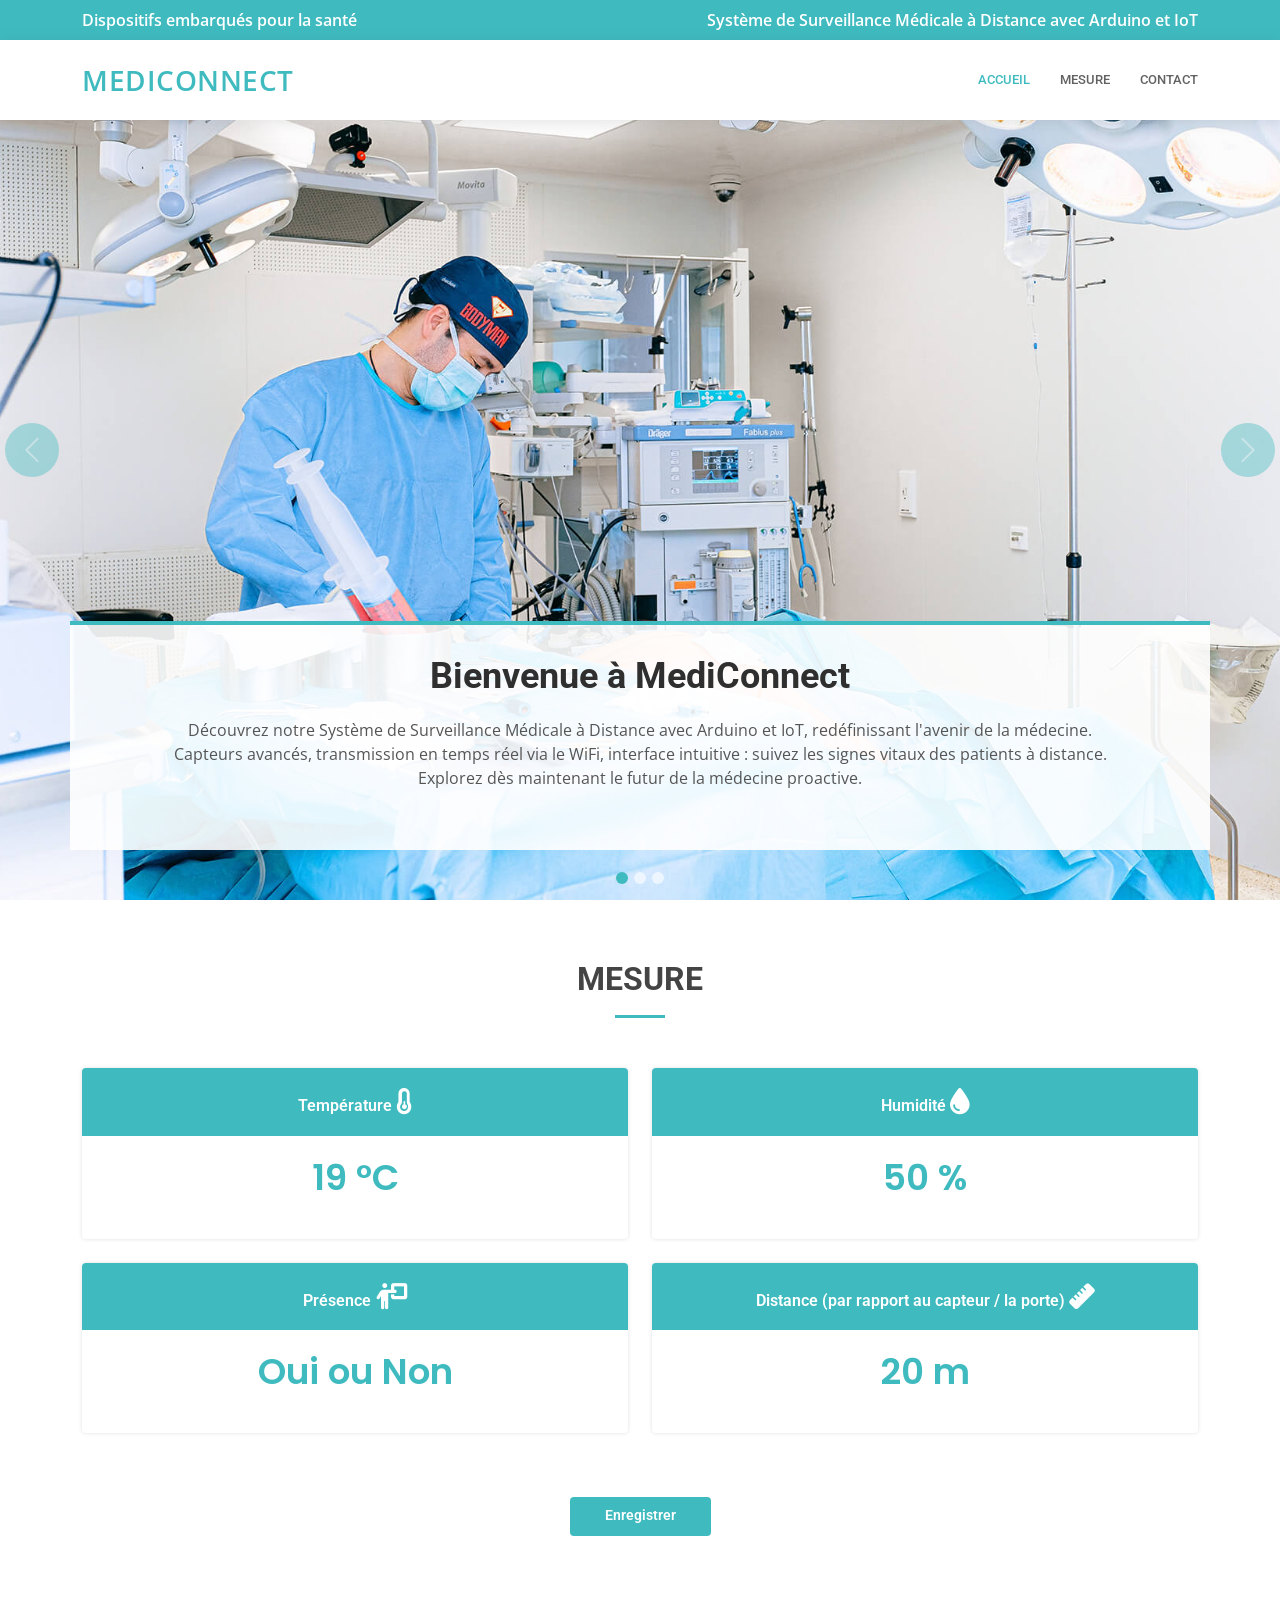
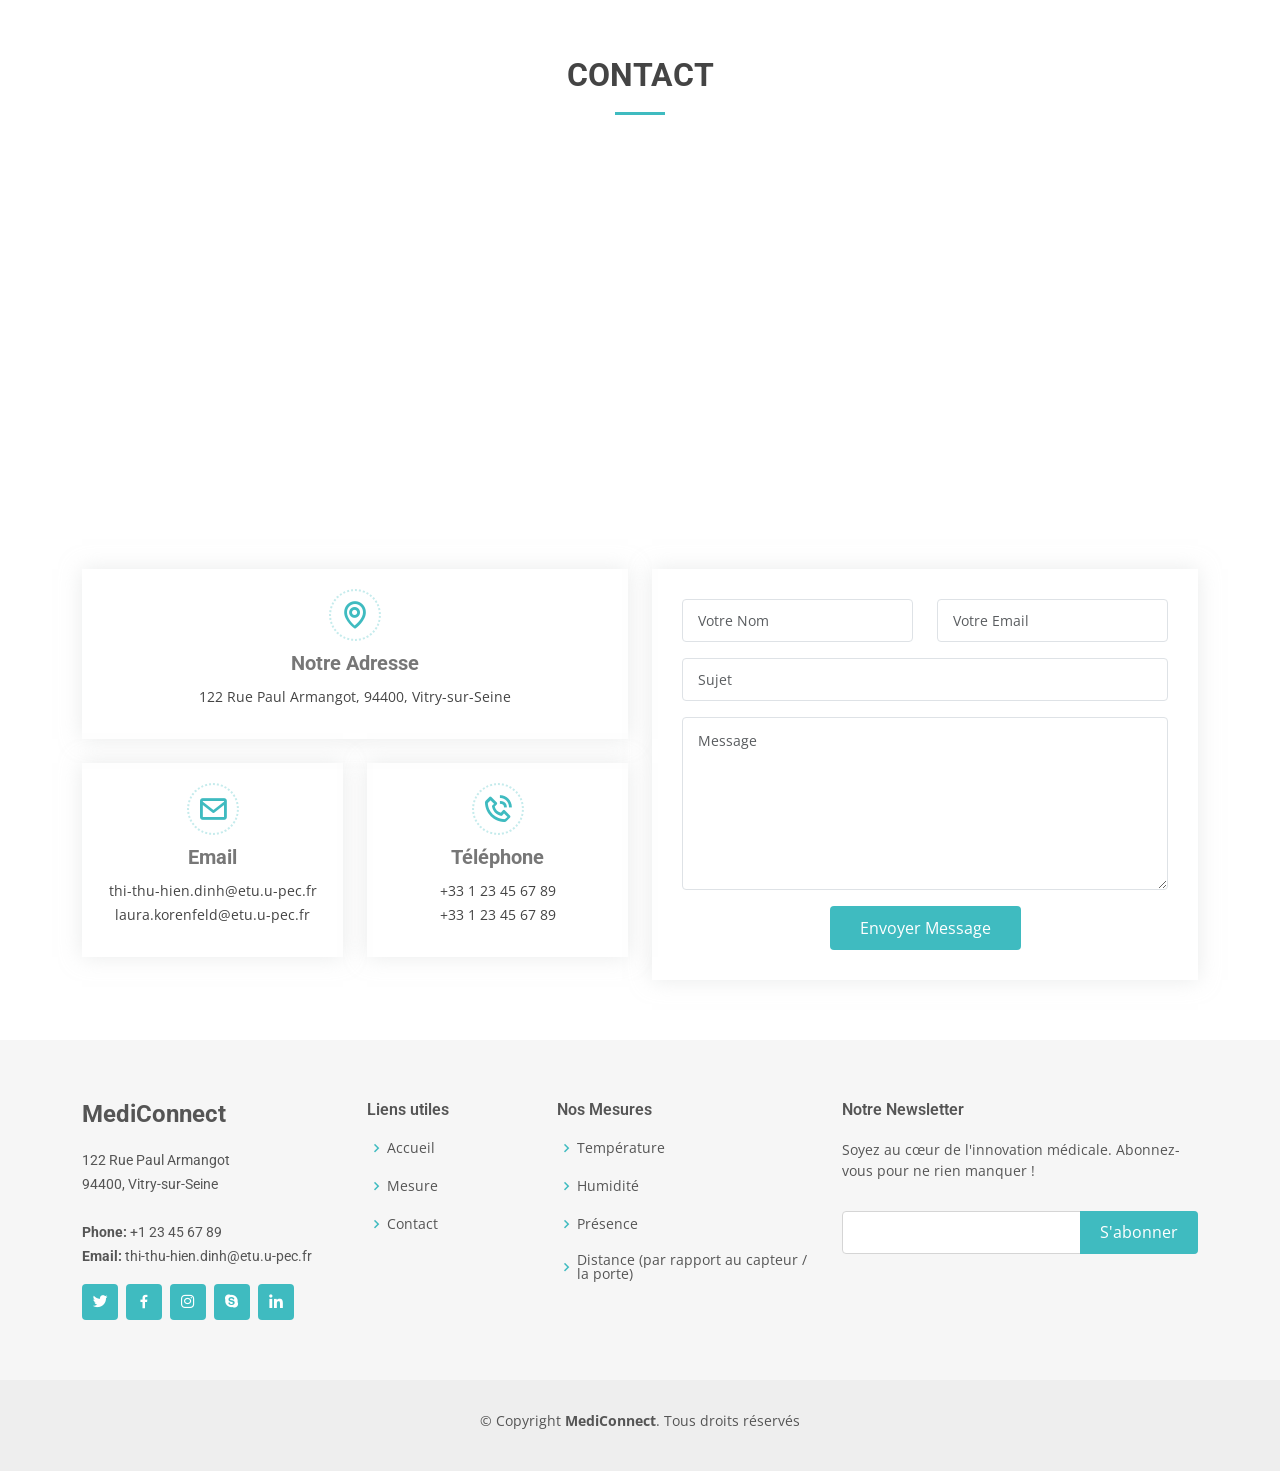
==== commit e682536a: "5th version" ====
--- a/index.html
+++ b/index.html
@@ -66,32 +66,11 @@
         <ul>
           <li><a class="nav-link scrollto " href="#hero">Accueil</a></li>
           <li><a class="nav-link scrollto" href="#mesure">Mesure</a></li>
-          <!-- <li><a class="nav-link scrollto" href="#services">Services</a></li>
-          <li><a class="nav-link scrollto" href="#departments">Departments</a></li>
-          <li><a class="nav-link scrollto" href="#doctors">Doctors</a></li>
-          <li class="dropdown"><a href="#"><span>Drop Down</span> <i class="bi bi-chevron-down"></i></a>
-            <ul>
-              <li><a href="#">Drop Down 1</a></li>
-              <li class="dropdown"><a href="#"><span>Deep Drop Down</span> <i class="bi bi-chevron-right"></i></a>
-                <ul>
-                  <li><a href="#">Deep Drop Down 1</a></li>
-                  <li><a href="#">Deep Drop Down 2</a></li>
-                  <li><a href="#">Deep Drop Down 3</a></li>
-                  <li><a href="#">Deep Drop Down 4</a></li>
-                  <li><a href="#">Deep Drop Down 5</a></li>
-                </ul>
-              </li>
-              <li><a href="#">Drop Down 2</a></li>
-              <li><a href="#">Drop Down 3</a></li>
-              <li><a href="#">Drop Down 4</a></li>
-            </ul>
-          </li> -->
           <li><a class="nav-link scrollto" href="#contact">Contact</a></li>
         </ul>
         <i class="bi bi-list mobile-nav-toggle"></i>
       </nav><!-- .navbar -->
 
-      <!-- <a href="#appointment" class="appointment-btn scrollto"><span class="d-none d-md-inline">Make an</span> Appointment</a> -->
 
     </div>
   </header><!-- End Header -->
@@ -109,26 +88,41 @@
         <div class="carousel-item active" style="background-image: url(assets/img/slide/slide-1.jpg)">
           <div class="container">
             <h2>Bienvenue à <span>MediConnect</span></h2>
-            <p>Ut velit est quam dolor ad a aliquid qui aliquid. Sequi ea ut et est quaerat sequi nihil ut aliquam. Occaecati alias dolorem mollitia ut. Similique ea voluptatem. Esse doloremque accusamus repellendus deleniti vel.</p>
-            <a href="#about" class="btn-get-started scrollto">Read More</a>
+            <p>Découvrez notre Système de Surveillance Médicale à Distance avec Arduino et IoT, redéfinissant l'avenir de la médecine. 
+              <br>
+              Capteurs avancés, transmission en temps réel via le WiFi, interface intuitive : suivez les signes vitaux des patients à distance. 
+              <br>
+              Explorez dès maintenant le futur de la médecine proactive.            
+            </p>
+            <!-- <a href="#about" class="btn-get-started scrollto">Read More</a> -->
           </div>
         </div>
 
         <!-- Slide 2 -->
         <div class="carousel-item" style="background-image: url(assets/img/slide/slide-2.jpg)">
           <div class="container">
-            <h2>Lorem Ipsum Dolor</h2>
-            <p>Ut velit est quam dolor ad a aliquid qui aliquid. Sequi ea ut et est quaerat sequi nihil ut aliquam. Occaecati alias dolorem mollitia ut. Similique ea voluptatem. Esse doloremque accusamus repellendus deleniti vel.</p>
-            <a href="#about" class="btn-get-started scrollto">Read More</a>
+            <h2>Bienvenue à <span>MediConnect</span></h2>
+            <p>Découvrez notre Système de Surveillance Médicale à Distance avec Arduino et IoT, redéfinissant l'avenir de la médecine. 
+              <br>
+              Capteurs avancés, transmission en temps réel via le WiFi, interface intuitive : suivez les signes vitaux des patients à distance. 
+              <br>
+              Explorez dès maintenant le futur de la médecine proactive.            
+            </p>
+            <!-- <a href="#about" class="btn-get-started scrollto">Read More</a> -->
           </div>
         </div>
 
         <!-- Slide 3 -->
         <div class="carousel-item" style="background-image: url(assets/img/slide/slide-3.jpg)">
           <div class="container">
-            <h2>Sequi ea ut et est quaerat</h2>
-            <p>Ut velit est quam dolor ad a aliquid qui aliquid. Sequi ea ut et est quaerat sequi nihil ut aliquam. Occaecati alias dolorem mollitia ut. Similique ea voluptatem. Esse doloremque accusamus repellendus deleniti vel.</p>
-            <a href="#about" class="btn-get-started scrollto">Read More</a>
+            <h2>Bienvenue à <span>MediConnect</span></h2>
+            <p>Découvrez notre Système de Surveillance Médicale à Distance avec Arduino et IoT, redéfinissant l'avenir de la médecine. 
+              <br>
+              Capteurs avancés, transmission en temps réel via le WiFi, interface intuitive : suivez les signes vitaux des patients à distance. 
+              <br>
+              Explorez dès maintenant le futur de la médecine proactive.            
+            </p>
+            <!-- <a href="#about" class="btn-get-started scrollto">Read More</a> -->
           </div>
         </div>
 
@@ -153,7 +147,6 @@
 
         <div class="section-title">
           <h2>Mesure</h2>
-          <!-- <p>Magnam dolores commodi suscipit. Necessitatibus eius consequatur ex aliquid fuga eum quidem. Sit sint consectetur velit. Quisquam quos quisquam cupiditate. Et nemo qui impedit suscipit alias ea. Quia fugiat sit in iste officiis commodi quidem hic quas.</p> -->
         </div>
 
         <div class="row">
@@ -216,721 +209,7 @@
         </div>
 
       </div>
-    </section><!-- End Pricing Section -->
-
-    <!-- ======= Featured Services Section ======= -->
-    <!-- <section id="featured-services" class="featured-services">
-      <div class="container" data-aos="fade-up">
-
-        <div class="row">
-          <div class="col-md-6 col-lg-3 d-flex align-items-stretch mb-5 mb-lg-0">
-            <div class="icon-box" data-aos="fade-up" data-aos-delay="100">
-              <div class="icon"><i class="fas fa-heartbeat"></i></div>
-              <h4 class="title"><a href="">Lorem Ipsum</a></h4>
-              <p class="description">Voluptatum deleniti atque corrupti quos dolores et quas molestias excepturi</p>
-            </div>
-          </div>
-
-          <div class="col-md-6 col-lg-3 d-flex align-items-stretch mb-5 mb-lg-0">
-            <div class="icon-box" data-aos="fade-up" data-aos-delay="200">
-              <div class="icon"><i class="fas fa-pills"></i></div>
-              <h4 class="title"><a href="">Sed ut perspiciatis</a></h4>
-              <p class="description">Duis aute irure dolor in reprehenderit in voluptate velit esse cillum dolore</p>
-            </div>
-          </div>
-
-          <div class="col-md-6 col-lg-3 d-flex align-items-stretch mb-5 mb-lg-0">
-            <div class="icon-box" data-aos="fade-up" data-aos-delay="300">
-              <div class="icon"><i class="fas fa-thermometer"></i></div>
-              <h4 class="title"><a href="">Magni Dolores</a></h4>
-              <p class="description">Excepteur sint occaecat cupidatat non proident, sunt in culpa qui officia</p>
-            </div>
-          </div>
-
-          <div class="col-md-6 col-lg-3 d-flex align-items-stretch mb-5 mb-lg-0">
-            <div class="icon-box" data-aos="fade-up" data-aos-delay="400">
-              <div class="icon"><i class="fas fa-dna"></i></div>
-              <h4 class="title"><a href="">Nemo Enim</a></h4>
-              <p class="description">At vero eos et accusamus et iusto odio dignissimos ducimus qui blanditiis</p>
-            </div>
-          </div>
-
-        </div>
-
-      </div>
-    </section> -->
-    <!-- End Featured Services Section -->
-
-    <!-- ======= Cta Section ======= -->
-    <!-- <section id="cta" class="cta">
-      <div class="container" data-aos="zoom-in">
-
-        <div class="text-center">
-          <h3>In an emergency? Need help now?</h3>
-          <p> Duis aute irure dolor in reprehenderit in voluptate velit esse cillum dolore eu fugiat nulla pariatur. Excepteur sint occaecat cupidatat non proident, sunt in culpa qui officia deserunt mollit anim id est laborum.</p>
-          <a class="cta-btn scrollto" href="#appointment">Make an Make an Appointment</a>
-        </div>
-
-      </div>
-    </section> -->
-    <!-- End Cta Section -->
-
-    <!-- ======= About Us Section ======= -->
-    <!-- <section id="about" class="about">
-      <div class="container" data-aos="fade-up">
-
-        <div class="section-title">
-          <h2>About Us</h2>
-          <p>Magnam dolores commodi suscipit. Necessitatibus eius consequatur ex aliquid fuga eum quidem. Sit sint consectetur velit. Quisquam quos quisquam cupiditate. Et nemo qui impedit suscipit alias ea. Quia fugiat sit in iste officiis commodi quidem hic quas.</p>
-        </div>
-
-        <div class="row">
-          <div class="col-lg-6" data-aos="fade-right">
-            <img src="assets/img/about.jpg" class="img-fluid" alt="">
-          </div>
-          <div class="col-lg-6 pt-4 pt-lg-0 content" data-aos="fade-left">
-            <h3>Voluptatem dignissimos provident quasi corporis voluptates sit assumenda.</h3>
-            <p class="fst-italic">
-              Lorem ipsum dolor sit amet, consectetur adipiscing elit, sed do eiusmod tempor incididunt ut labore et dolore
-              magna aliqua.
-            </p>
-            <ul>
-              <li><i class="bi bi-check-circle"></i> Ullamco laboris nisi ut aliquip ex ea commodo consequat.</li>
-              <li><i class="bi bi-check-circle"></i> Duis aute irure dolor in reprehenderit in voluptate velit.</li>
-              <li><i class="bi bi-check-circle"></i> Ullamco laboris nisi ut aliquip ex ea commodo consequat. Duis aute irure dolor in reprehenderit in voluptate trideta storacalaperda mastiro dolore eu fugiat nulla pariatur.</li>
-            </ul>
-            <p>
-              Ullamco laboris nisi ut aliquip ex ea commodo consequat. Duis aute irure dolor in reprehenderit in voluptate
-              velit esse cillum dolore eu fugiat nulla pariatur. Excepteur sint occaecat cupidatat non proident, sunt in
-              culpa qui officia deserunt mollit anim id est laborum
-            </p>
-          </div>
-        </div>
-
-      </div>
-    </section> -->
-    <!-- End About Us Section -->
-
-    <!-- ======= Counts Section ======= -->
-    <!-- <section id="counts" class="counts">
-      <div class="container" data-aos="fade-up">
-
-        <div class="row no-gutters">
-
-          <div class="col-lg-3 col-md-6 d-md-flex align-items-md-stretch">
-            <div class="count-box">
-              <i class="fas fa-user-md"></i>
-              <span data-purecounter-start="0" data-purecounter-end="85" data-purecounter-duration="1" class="purecounter"></span>
-
-              <p><strong>Doctors</strong> consequuntur quae qui deca rode</p>
-              <a href="#">Find out more &raquo;</a>
-            </div>
-          </div>
-
-          <div class="col-lg-3 col-md-6 d-md-flex align-items-md-stretch">
-            <div class="count-box">
-              <i class="far fa-hospital"></i>
-              <span data-purecounter-start="0" data-purecounter-end="26" data-purecounter-duration="1" class="purecounter"></span>
-              <p><strong>Departments</strong> adipisci atque cum quia aut numquam delectus</p>
-              <a href="#">Find out more &raquo;</a>
-            </div>
-          </div>
-
-          <div class="col-lg-3 col-md-6 d-md-flex align-items-md-stretch">
-            <div class="count-box">
-              <i class="fas fa-flask"></i>
-              <span data-purecounter-start="0" data-purecounter-end="14" data-purecounter-duration="1" class="purecounter"></span>
-              <p><strong>Research Lab</strong> aut commodi quaerat. Aliquam ratione</p>
-              <a href="#">Find out more &raquo;</a>
-            </div>
-          </div>
-
-          <div class="col-lg-3 col-md-6 d-md-flex align-items-md-stretch">
-            <div class="count-box">
-              <i class="fas fa-award"></i>
-              <span data-purecounter-start="0" data-purecounter-end="150" data-purecounter-duration="1" class="purecounter"></span>
-              <p><strong>Awards</strong> rerum asperiores dolor molestiae doloribu</p>
-              <a href="#">Find out more &raquo;</a>
-            </div>
-          </div>
-
-        </div>
-
-      </div>
-    </section> -->
-    <!-- End Counts Section -->
-
-    <!-- ======= Features Section ======= -->
-    <!-- <section id="features" class="features">
-      <div class="container" data-aos="fade-up">
-
-        <div class="row">
-          <div class="col-lg-6 order-2 order-lg-1" data-aos="fade-right">
-            <div class="icon-box mt-5 mt-lg-0">
-              <i class="bx bx-receipt"></i>
-              <h4>Est labore ad</h4>
-              <p>Consequuntur sunt aut quasi enim aliquam quae harum pariatur laboris nisi ut aliquip</p>
-            </div>
-            <div class="icon-box mt-5">
-              <i class="bx bx-cube-alt"></i>
-              <h4>Harum esse qui</h4>
-              <p>Excepteur sint occaecat cupidatat non proident, sunt in culpa qui officia deserunt</p>
-            </div>
-            <div class="icon-box mt-5">
-              <i class="bx bx-images"></i>
-              <h4>Aut occaecati</h4>
-              <p>Aut suscipit aut cum nemo deleniti aut omnis. Doloribus ut maiores omnis facere</p>
-            </div>
-            <div class="icon-box mt-5">
-              <i class="bx bx-shield"></i>
-              <h4>Beatae veritatis</h4>
-              <p>Expedita veritatis consequuntur nihil tempore laudantium vitae denat pacta</p>
-            </div>
-          </div>
-          <div class="image col-lg-6 order-1 order-lg-2" style='background-image: url("assets/img/features.jpg");' data-aos="zoom-in"></div>
-        </div>
-
-      </div>
-    </section> -->
-    <!-- End Features Section -->
-
-    <!-- ======= Services Section ======= -->
-    <!-- <section id="services" class="services services">
-      <div class="container" data-aos="fade-up">
-
-        <div class="section-title">
-          <h2>Services</h2>
-          <p>Magnam dolores commodi suscipit. Necessitatibus eius consequatur ex aliquid fuga eum quidem. Sit sint consectetur velit. Quisquam quos quisquam cupiditate. Et nemo qui impedit suscipit alias ea. Quia fugiat sit in iste officiis commodi quidem hic quas.</p>
-        </div>
-
-        <div class="row">
-          <div class="col-lg-4 col-md-6 icon-box" data-aos="zoom-in" data-aos-delay="100">
-            <div class="icon"><i class="fas fa-heartbeat"></i></div>
-            <h4 class="title"><a href="">Lorem Ipsum</a></h4>
-            <p class="description">Voluptatum deleniti atque corrupti quos dolores et quas molestias excepturi sint occaecati cupiditate non provident</p>
-          </div>
-          <div class="col-lg-4 col-md-6 icon-box" data-aos="zoom-in" data-aos-delay="200">
-            <div class="icon"><i class="fas fa-pills"></i></div>
-            <h4 class="title"><a href="">Dolor Sitema</a></h4>
-            <p class="description">Minim veniam, quis nostrud exercitation ullamco laboris nisi ut aliquip ex ea commodo consequat tarad limino ata</p>
-          </div>
-          <div class="col-lg-4 col-md-6 icon-box" data-aos="zoom-in" data-aos-delay="300">
-            <div class="icon"><i class="fas fa-hospital-user"></i></div>
-            <h4 class="title"><a href="">Sed ut perspiciatis</a></h4>
-            <p class="description">Duis aute irure dolor in reprehenderit in voluptate velit esse cillum dolore eu fugiat nulla pariatur</p>
-          </div>
-          <div class="col-lg-4 col-md-6 icon-box" data-aos="zoom-in" data-aos-delay="100">
-            <div class="icon"><i class="fas fa-dna"></i></div>
-            <h4 class="title"><a href="">Magni Dolores</a></h4>
-            <p class="description">Excepteur sint occaecat cupidatat non proident, sunt in culpa qui officia deserunt mollit anim id est laborum</p>
-          </div>
-          <div class="col-lg-4 col-md-6 icon-box" data-aos="zoom-in" data-aos-delay="200">
-            <div class="icon"><i class="fas fa-wheelchair"></i></div>
-            <h4 class="title"><a href="">Nemo Enim</a></h4>
-            <p class="description">At vero eos et accusamus et iusto odio dignissimos ducimus qui blanditiis praesentium voluptatum deleniti atque</p>
-          </div>
-          <div class="col-lg-4 col-md-6 icon-box" data-aos="zoom-in" data-aos-delay="300">
-            <div class="icon"><i class="fas fa-notes-medical"></i></div>
-            <h4 class="title"><a href="">Eiusmod Tempor</a></h4>
-            <p class="description">Et harum quidem rerum facilis est et expedita distinctio. Nam libero tempore, cum soluta nobis est eligendi</p>
-          </div>
-        </div>
-
-      </div>
-    </section> -->
-    <!-- End Services Section -->
-
-    <!-- ======= Appointment Section ======= -->
-    <!-- <section id="appointment" class="appointment section-bg">
-      <div class="container" data-aos="fade-up">
-
-        <div class="section-title">
-          <h2>Make an Appointment</h2>
-          <p>Magnam dolores commodi suscipit. Necessitatibus eius consequatur ex aliquid fuga eum quidem. Sit sint consectetur velit. Quisquam quos quisquam cupiditate. Et nemo qui impedit suscipit alias ea. Quia fugiat sit in iste officiis commodi quidem hic quas.</p>
-        </div>
-
-        <form action="forms/appointment.php" method="post" role="form" class="php-email-form" data-aos="fade-up" data-aos-delay="100">
-          <div class="row">
-            <div class="col-md-4 form-group">
-              <input type="text" name="name" class="form-control" id="name" placeholder="Your Name" required>
-            </div>
-            <div class="col-md-4 form-group mt-3 mt-md-0">
-              <input type="email" class="form-control" name="email" id="email" placeholder="Your Email" required>
-            </div>
-            <div class="col-md-4 form-group mt-3 mt-md-0">
-              <input type="tel" class="form-control" name="phone" id="phone" placeholder="Your Phone" required>
-            </div>
-          </div>
-          <div class="row">
-            <div class="col-md-4 form-group mt-3">
-              <input type="datetime" name="date" class="form-control datepicker" id="date" placeholder="Appointment Date" required>
-            </div>
-            <div class="col-md-4 form-group mt-3">
-              <select name="department" id="department" class="form-select">
-                <option value="">Select Department</option>
-                <option value="Department 1">Department 1</option>
-                <option value="Department 2">Department 2</option>
-                <option value="Department 3">Department 3</option>
-              </select>
-            </div>
-            <div class="col-md-4 form-group mt-3">
-              <select name="doctor" id="doctor" class="form-select">
-                <option value="">Select Doctor</option>
-                <option value="Doctor 1">Doctor 1</option>
-                <option value="Doctor 2">Doctor 2</option>
-                <option value="Doctor 3">Doctor 3</option>
-              </select>
-            </div>
-          </div>
-
-          <div class="form-group mt-3">
-            <textarea class="form-control" name="message" rows="5" placeholder="Message (Optional)"></textarea>
-          </div>
-          <div class="my-3">
-            <div class="loading">Loading</div>
-            <div class="error-message"></div>
-            <div class="sent-message">Your appointment request has been sent successfully. Thank you!</div>
-          </div>
-          <div class="text-center"><button type="submit">Make an Appointment</button></div>
-        </form>
-
-      </div>
-    </section> -->
-    <!-- End Appointment Section -->
-
-    <!-- ======= Departments Section ======= -->
-    <!-- <section id="departments" class="departments">
-      <div class="container" data-aos="fade-up">
-
-        <div class="section-title">
-          <h2>Departments</h2>
-          <p>Magnam dolores commodi suscipit. Necessitatibus eius consequatur ex aliquid fuga eum quidem. Sit sint consectetur velit. Quisquam quos quisquam cupiditate. Et nemo qui impedit suscipit alias ea. Quia fugiat sit in iste officiis commodi quidem hic quas.</p>
-        </div>
-
-        <div class="row" data-aos="fade-up" data-aos-delay="100">
-          <div class="col-lg-4 mb-5 mb-lg-0">
-            <ul class="nav nav-tabs flex-column">
-              <li class="nav-item">
-                <a class="nav-link active show" data-bs-toggle="tab" data-bs-target="#tab-1">
-                  <h4>Cardiology</h4>
-                  <p>Quis excepturi porro totam sint earum quo nulla perspiciatis eius.</p>
-                </a>
-              </li>
-              <li class="nav-item mt-2">
-                <a class="nav-link" data-bs-toggle="tab" data-bs-target="#tab-2">
-                  <h4>Neurology</h4>
-                  <p>Voluptas vel esse repudiandae quo excepturi.</p>
-                </a>
-              </li>
-              <li class="nav-item mt-2">
-                <a class="nav-link" data-bs-toggle="tab" data-bs-target="#tab-3">
-                  <h4>Hepatology</h4>
-                  <p>Velit veniam ipsa sit nihil blanditiis mollitia natus.</p>
-                </a>
-              </li>
-              <li class="nav-item mt-2">
-                <a class="nav-link" data-bs-toggle="tab" data-bs-target="#tab-4">
-                  <h4>Pediatrics</h4>
-                  <p>Ratione hic sapiente nostrum doloremque illum nulla praesentium id</p>
-                </a>
-              </li>
-            </ul>
-          </div>
-          <div class="col-lg-8">
-            <div class="tab-content">
-              <div class="tab-pane active show" id="tab-1">
-                <h3>Cardiology</h3>
-                <p class="fst-italic">Qui laudantium consequatur laborum sit qui ad sapiente dila parde sonata raqer a videna mareta paulona marka</p>
-                <img src="assets/img/departments-1.jpg" alt="" class="img-fluid">
-                <p>Et nobis maiores eius. Voluptatibus ut enim blanditiis atque harum sint. Laborum eos ipsum ipsa odit magni. Incidunt hic ut molestiae aut qui. Est repellat minima eveniet eius et quis magni nihil. Consequatur dolorem quaerat quos qui similique accusamus nostrum rem vero</p>
-              </div>
-              <div class="tab-pane" id="tab-2">
-                <h3>Neurology</h3>
-                <p class="fst-italic">Qui laudantium consequatur laborum sit qui ad sapiente dila parde sonata raqer a videna mareta paulona marka</p>
-                <img src="assets/img/departments-2.jpg" alt="" class="img-fluid">
-                <p>Et nobis maiores eius. Voluptatibus ut enim blanditiis atque harum sint. Laborum eos ipsum ipsa odit magni. Incidunt hic ut molestiae aut qui. Est repellat minima eveniet eius et quis magni nihil. Consequatur dolorem quaerat quos qui similique accusamus nostrum rem vero</p>
-              </div>
-              <div class="tab-pane" id="tab-3">
-                <h3>Hepatology</h3>
-                <p class="fst-italic">Qui laudantium consequatur laborum sit qui ad sapiente dila parde sonata raqer a videna mareta paulona marka</p>
-                <img src="assets/img/departments-3.jpg" alt="" class="img-fluid">
-                <p>Et nobis maiores eius. Voluptatibus ut enim blanditiis atque harum sint. Laborum eos ipsum ipsa odit magni. Incidunt hic ut molestiae aut qui. Est repellat minima eveniet eius et quis magni nihil. Consequatur dolorem quaerat quos qui similique accusamus nostrum rem vero</p>
-              </div>
-              <div class="tab-pane" id="tab-4">
-                <h3>Pediatrics</h3>
-                <p class="fst-italic">Qui laudantium consequatur laborum sit qui ad sapiente dila parde sonata raqer a videna mareta paulona marka</p>
-                <img src="assets/img/departments-4.jpg" alt="" class="img-fluid">
-                <p>Et nobis maiores eius. Voluptatibus ut enim blanditiis atque harum sint. Laborum eos ipsum ipsa odit magni. Incidunt hic ut molestiae aut qui. Est repellat minima eveniet eius et quis magni nihil. Consequatur dolorem quaerat quos qui similique accusamus nostrum rem vero</p>
-              </div>
-            </div>
-          </div>
-        </div>
-
-      </div>
-    </section> -->
-    <!-- End Departments Section -->
-
-    <!-- ======= Testimonials Section ======= -->
-    <!-- <section id="testimonials" class="testimonials">
-      <div class="container" data-aos="fade-up">
-
-        <div class="section-title">
-          <h2>Testimonials</h2>
-          <p>Magnam dolores commodi suscipit. Necessitatibus eius consequatur ex aliquid fuga eum quidem. Sit sint consectetur velit. Quisquam quos quisquam cupiditate. Et nemo qui impedit suscipit alias ea. Quia fugiat sit in iste officiis commodi quidem hic quas.</p>
-        </div>
-
-        <div class="testimonials-slider swiper" data-aos="fade-up" data-aos-delay="100">
-          <div class="swiper-wrapper">
-
-            <div class="swiper-slide">
-              <div class="testimonial-item">
-                <p>
-                  <i class="bx bxs-quote-alt-left quote-icon-left"></i>
-                  Proin iaculis purus consequat sem cure digni ssim donec porttitora entum suscipit rhoncus. Accusantium quam, ultricies eget id, aliquam eget nibh et. Maecen aliquam, risus at semper.
-                  <i class="bx bxs-quote-alt-right quote-icon-right"></i>
-                </p>
-                <img src="assets/img/testimonials/testimonials-1.jpg" class="testimonial-img" alt="">
-                <h3>Saul Goodman</h3>
-                <h4>Ceo &amp; Founder</h4>
-              </div>
-            </div>
-            End testimonial item -->
-
-            <!-- <div class="swiper-slide">
-              <div class="testimonial-item">
-                <p>
-                  <i class="bx bxs-quote-alt-left quote-icon-left"></i>
-                  Export tempor illum tamen malis malis eram quae irure esse labore quem cillum quid cillum eram malis quorum velit fore eram velit sunt aliqua noster fugiat irure amet legam anim culpa.
-                  <i class="bx bxs-quote-alt-right quote-icon-right"></i>
-                </p>
-                <img src="assets/img/testimonials/testimonials-2.jpg" class="testimonial-img" alt="">
-                <h3>Sara Wilsson</h3>
-                <h4>Designer</h4>
-              </div>
-            </div> -->
-            <!-- End testimonial item -->
-
-            <!-- <div class="swiper-slide">
-              <div class="testimonial-item">
-                <p>
-                  <i class="bx bxs-quote-alt-left quote-icon-left"></i>
-                  Enim nisi quem export duis labore cillum quae magna enim sint quorum nulla quem veniam duis minim tempor labore quem eram duis noster aute amet eram fore quis sint minim.
-                  <i class="bx bxs-quote-alt-right quote-icon-right"></i>
-                </p>
-                <img src="assets/img/testimonials/testimonials-3.jpg" class="testimonial-img" alt="">
-                <h3>Jena Karlis</h3>
-                <h4>Store Owner</h4>
-              </div>
-            </div> -->
-            <!-- End testimonial item -->
-
-            <!-- <div class="swiper-slide">
-              <div class="testimonial-item">
-                <p>
-                  <i class="bx bxs-quote-alt-left quote-icon-left"></i>
-                  Fugiat enim eram quae cillum dolore dolor amet nulla culpa multos export minim fugiat minim velit minim dolor enim duis veniam ipsum anim magna sunt elit fore quem dolore labore illum veniam.
-                  <i class="bx bxs-quote-alt-right quote-icon-right"></i>
-                </p>
-                <img src="assets/img/testimonials/testimonials-4.jpg" class="testimonial-img" alt="">
-                <h3>Matt Brandon</h3>
-                <h4>Freelancer</h4>
-              </div>
-            </div> -->
-            <!-- End testimonial item -->
-
-            <!-- <div class="swiper-slide">
-              <div class="testimonial-item">
-                <p>
-                  <i class="bx bxs-quote-alt-left quote-icon-left"></i>
-                  Quis quorum aliqua sint quem legam fore sunt eram irure aliqua veniam tempor noster veniam enim culpa labore duis sunt culpa nulla illum cillum fugiat legam esse veniam culpa fore nisi cillum quid.
-                  <i class="bx bxs-quote-alt-right quote-icon-right"></i>
-                </p>
-                <img src="assets/img/testimonials/testimonials-5.jpg" class="testimonial-img" alt="">
-                <h3>John Larson</h3>
-                <h4>Entrepreneur</h4>
-              </div>
-            </div> -->
-            <!-- End testimonial item -->
-
-          <!-- </div>
-          <div class="swiper-pagination"></div>
-        </div>
-
-      </div>
-    </section>  -->
-    <!-- End Testimonials Section -->
-
-    <!-- ======= Doctors Section ======= -->
-    <!-- <section id="doctors" class="doctors section-bg">
-      <div class="container" data-aos="fade-up">
-
-        <div class="section-title">
-          <h2>Doctors</h2>
-          <p>Magnam dolores commodi suscipit. Necessitatibus eius consequatur ex aliquid fuga eum quidem. Sit sint consectetur velit. Quisquam quos quisquam cupiditate. Et nemo qui impedit suscipit alias ea. Quia fugiat sit in iste officiis commodi quidem hic quas.</p>
-        </div>
-
-        <div class="row">
-
-          <div class="col-lg-3 col-md-6 d-flex align-items-stretch">
-            <div class="member" data-aos="fade-up" data-aos-delay="100">
-              <div class="member-img">
-                <img src="assets/img/doctors/doctors-1.jpg" class="img-fluid" alt="">
-                <div class="social">
-                  <a href=""><i class="bi bi-twitter"></i></a>
-                  <a href=""><i class="bi bi-facebook"></i></a>
-                  <a href=""><i class="bi bi-instagram"></i></a>
-                  <a href=""><i class="bi bi-linkedin"></i></a>
-                </div>
-              </div>
-              <div class="member-info">
-                <h4>Walter White</h4>
-                <span>Chief Medical Officer</span>
-              </div>
-            </div>
-          </div>
-
-          <div class="col-lg-3 col-md-6 d-flex align-items-stretch">
-            <div class="member" data-aos="fade-up" data-aos-delay="200">
-              <div class="member-img">
-                <img src="assets/img/doctors/doctors-2.jpg" class="img-fluid" alt="">
-                <div class="social">
-                  <a href=""><i class="bi bi-twitter"></i></a>
-                  <a href=""><i class="bi bi-facebook"></i></a>
-                  <a href=""><i class="bi bi-instagram"></i></a>
-                  <a href=""><i class="bi bi-linkedin"></i></a>
-                </div>
-              </div>
-              <div class="member-info">
-                <h4>Sarah Jhonson</h4>
-                <span>Anesthesiologist</span>
-              </div>
-            </div>
-          </div>
-
-          <div class="col-lg-3 col-md-6 d-flex align-items-stretch">
-            <div class="member" data-aos="fade-up" data-aos-delay="300">
-              <div class="member-img">
-                <img src="assets/img/doctors/doctors-3.jpg" class="img-fluid" alt="">
-                <div class="social">
-                  <a href=""><i class="bi bi-twitter"></i></a>
-                  <a href=""><i class="bi bi-facebook"></i></a>
-                  <a href=""><i class="bi bi-instagram"></i></a>
-                  <a href=""><i class="bi bi-linkedin"></i></a>
-                </div>
-              </div>
-              <div class="member-info">
-                <h4>William Anderson</h4>
-                <span>Cardiology</span>
-              </div>
-            </div>
-          </div>
-
-          <div class="col-lg-3 col-md-6 d-flex align-items-stretch">
-            <div class="member" data-aos="fade-up" data-aos-delay="400">
-              <div class="member-img">
-                <img src="assets/img/doctors/doctors-4.jpg" class="img-fluid" alt="">
-                <div class="social">
-                  <a href=""><i class="bi bi-twitter"></i></a>
-                  <a href=""><i class="bi bi-facebook"></i></a>
-                  <a href=""><i class="bi bi-instagram"></i></a>
-                  <a href=""><i class="bi bi-linkedin"></i></a>
-                </div>
-              </div>
-              <div class="member-info">
-                <h4>Amanda Jepson</h4>
-                <span>Neurosurgeon</span>
-              </div>
-            </div>
-          </div>
-
-        </div>
-
-      </div>
-    </section> -->
-    <!-- End Doctors Section -->
-
-    <!-- ======= Gallery Section ======= -->
-    <!-- <section id="gallery" class="gallery">
-      <div class="container" data-aos="fade-up">
-
-        <div class="section-title">
-          <h2>Gallery</h2>
-          <p>Magnam dolores commodi suscipit. Necessitatibus eius consequatur ex aliquid fuga eum quidem. Sit sint consectetur velit. Quisquam quos quisquam cupiditate. Et nemo qui impedit suscipit alias ea. Quia fugiat sit in iste officiis commodi quidem hic quas.</p>
-        </div>
-
-        <div class="gallery-slider swiper">
-          <div class="swiper-wrapper align-items-center">
-            <div class="swiper-slide"><a class="gallery-lightbox" href="assets/img/gallery/gallery-1.jpg"><img src="assets/img/gallery/gallery-1.jpg" class="img-fluid" alt=""></a></div>
-            <div class="swiper-slide"><a class="gallery-lightbox" href="assets/img/gallery/gallery-2.jpg"><img src="assets/img/gallery/gallery-2.jpg" class="img-fluid" alt=""></a></div>
-            <div class="swiper-slide"><a class="gallery-lightbox" href="assets/img/gallery/gallery-3.jpg"><img src="assets/img/gallery/gallery-3.jpg" class="img-fluid" alt=""></a></div>
-            <div class="swiper-slide"><a class="gallery-lightbox" href="assets/img/gallery/gallery-4.jpg"><img src="assets/img/gallery/gallery-4.jpg" class="img-fluid" alt=""></a></div>
-            <div class="swiper-slide"><a class="gallery-lightbox" href="assets/img/gallery/gallery-5.jpg"><img src="assets/img/gallery/gallery-5.jpg" class="img-fluid" alt=""></a></div>
-            <div class="swiper-slide"><a class="gallery-lightbox" href="assets/img/gallery/gallery-6.jpg"><img src="assets/img/gallery/gallery-6.jpg" class="img-fluid" alt=""></a></div>
-            <div class="swiper-slide"><a class="gallery-lightbox" href="assets/img/gallery/gallery-7.jpg"><img src="assets/img/gallery/gallery-7.jpg" class="img-fluid" alt=""></a></div>
-            <div class="swiper-slide"><a class="gallery-lightbox" href="assets/img/gallery/gallery-8.jpg"><img src="assets/img/gallery/gallery-8.jpg" class="img-fluid" alt=""></a></div>
-          </div>
-          <div class="swiper-pagination"></div>
-        </div>
-
-      </div>
-    </section> -->
-    <!-- End Gallery Section -->
-
-    <!-- ======= Pricing Section ======= -->
-    <!-- <section id="pricing" class="pricing">
-      <div class="container" data-aos="fade-up">
-
-        <div class="section-title">
-          <h2>Pricing</h2>
-          <p>Magnam dolores commodi suscipit. Necessitatibus eius consequatur ex aliquid fuga eum quidem. Sit sint consectetur velit. Quisquam quos quisquam cupiditate. Et nemo qui impedit suscipit alias ea. Quia fugiat sit in iste officiis commodi quidem hic quas.</p>
-        </div>
-
-        <div class="row">
-
-          <div class="col-lg-3 col-md-6">
-            <div class="box" data-aos="fade-up" data-aos-delay="100">
-              <h3>Free</h3>
-              <h4><sup>$</sup>0<span> / month</span></h4>
-              <ul>
-                <li>Aida dere</li>
-                <li>Nec feugiat nisl</li>
-                <li>Nulla at volutpat dola</li>
-                <li class="na">Pharetra massa</li>
-                <li class="na">Massa ultricies mi</li>
-              </ul>
-              <div class="btn-wrap">
-                <a href="#" class="btn-buy">Buy Now</a>
-              </div>
-            </div>
-          </div>
-
-          <div class="col-lg-3 col-md-6 mt-4 mt-md-0">
-            <div class="box featured" data-aos="fade-up" data-aos-delay="200">
-              <h3>Business</h3>
-              <h4><sup>$</sup>19<span> / month</span></h4>
-              <ul>
-                <li>Aida dere</li>
-                <li>Nec feugiat nisl</li>
-                <li>Nulla at volutpat dola</li>
-                <li>Pharetra massa</li>
-                <li class="na">Massa ultricies mi</li>
-              </ul>
-              <div class="btn-wrap">
-                <a href="#" class="btn-buy">Buy Now</a>
-              </div>
-            </div>
-          </div>
-
-          <div class="col-lg-3 col-md-6 mt-4 mt-lg-0">
-            <div class="box" data-aos="fade-up" data-aos-delay="300">
-              <h3>Developer</h3>
-              <h4><sup>$</sup>29<span> / month</span></h4>
-              <ul>
-                <li>Aida dere</li>
-                <li>Nec feugiat nisl</li>
-                <li>Nulla at volutpat dola</li>
-                <li>Pharetra massa</li>
-                <li>Massa ultricies mi</li>
-              </ul>
-              <div class="btn-wrap">
-                <a href="#" class="btn-buy">Buy Now</a>
-              </div>
-            </div>
-          </div>
-
-          <div class="col-lg-3 col-md-6 mt-4 mt-lg-0">
-            <div class="box" data-aos="fade-up" data-aos-delay="400">
-              <span class="advanced">Advanced</span>
-              <h3>Ultimate</h3>
-              <h4><sup>$</sup>49<span> / month</span></h4>
-              <ul>
-                <li>Aida dere</li>
-                <li>Nec feugiat nisl</li>
-                <li>Nulla at volutpat dola</li>
-                <li>Pharetra massa</li>
-                <li>Massa ultricies mi</li>
-              </ul>
-              <div class="btn-wrap">
-                <a href="#" class="btn-buy">Buy Now</a>
-              </div>
-            </div>
-          </div>
-
-        </div>
-
-      </div>
-    </section>End Pricing Section -->
-
-    <!-- ======= Frequently Asked Questioins Section ======= -->
-    <!-- <section id="faq" class="faq section-bg">
-      <div class="container" data-aos="fade-up">
-
-        <div class="section-title">
-          <h2>Frequently Asked Questioins</h2>
-          <p>Magnam dolores commodi suscipit. Necessitatibus eius consequatur ex aliquid fuga eum quidem. Sit sint consectetur velit. Quisquam quos quisquam cupiditate. Et nemo qui impedit suscipit alias ea. Quia fugiat sit in iste officiis commodi quidem hic quas.</p>
-        </div>
-
-        <ul class="faq-list">
-
-          <li>
-            <div data-bs-toggle="collapse" class="collapsed question" href="#faq1">Non consectetur a erat nam at lectus urna duis? <i class="bi bi-chevron-down icon-show"></i><i class="bi bi-chevron-up icon-close"></i></div>
-            <div id="faq1" class="collapse" data-bs-parent=".faq-list">
-              <p>
-                Feugiat pretium nibh ipsum consequat. Tempus iaculis urna id volutpat lacus laoreet non curabitur gravida. Venenatis lectus magna fringilla urna porttitor rhoncus dolor purus non.
-              </p>
-            </div>
-          </li>
-
-          <li>
-            <div data-bs-toggle="collapse" href="#faq2" class="collapsed question">Feugiat scelerisque varius morbi enim nunc faucibus a pellentesque? <i class="bi bi-chevron-down icon-show"></i><i class="bi bi-chevron-up icon-close"></i></div>
-            <div id="faq2" class="collapse" data-bs-parent=".faq-list">
-              <p>
-                Dolor sit amet consectetur adipiscing elit pellentesque habitant morbi. Id interdum velit laoreet id donec ultrices. Fringilla phasellus faucibus scelerisque eleifend donec pretium. Est pellentesque elit ullamcorper dignissim. Mauris ultrices eros in cursus turpis massa tincidunt dui.
-              </p>
-            </div>
-          </li>
-
-          <li>
-            <div data-bs-toggle="collapse" href="#faq3" class="collapsed question">Dolor sit amet consectetur adipiscing elit pellentesque habitant morbi? <i class="bi bi-chevron-down icon-show"></i><i class="bi bi-chevron-up icon-close"></i></div>
-            <div id="faq3" class="collapse" data-bs-parent=".faq-list">
-              <p>
-                Eleifend mi in nulla posuere sollicitudin aliquam ultrices sagittis orci. Faucibus pulvinar elementum integer enim. Sem nulla pharetra diam sit amet nisl suscipit. Rutrum tellus pellentesque eu tincidunt. Lectus urna duis convallis convallis tellus. Urna molestie at elementum eu facilisis sed odio morbi quis
-              </p>
-            </div>
-          </li>
-
-          <li>
-            <div data-bs-toggle="collapse" href="#faq4" class="collapsed question">Ac odio tempor orci dapibus. Aliquam eleifend mi in nulla? <i class="bi bi-chevron-down icon-show"></i><i class="bi bi-chevron-up icon-close"></i></div>
-            <div id="faq4" class="collapse" data-bs-parent=".faq-list">
-              <p>
-                Dolor sit amet consectetur adipiscing elit pellentesque habitant morbi. Id interdum velit laoreet id donec ultrices. Fringilla phasellus faucibus scelerisque eleifend donec pretium. Est pellentesque elit ullamcorper dignissim. Mauris ultrices eros in cursus turpis massa tincidunt dui.
-              </p>
-            </div>
-          </li>
-
-          <li>
-            <div data-bs-toggle="collapse" href="#faq5" class="collapsed question">Tempus quam pellentesque nec nam aliquam sem et tortor consequat? <i class="bi bi-chevron-down icon-show"></i><i class="bi bi-chevron-up icon-close"></i></div>
-            <div id="faq5" class="collapse" data-bs-parent=".faq-list">
-              <p>
-                Molestie a iaculis at erat pellentesque adipiscing commodo. Dignissim suspendisse in est ante in. Nunc vel risus commodo viverra maecenas accumsan. Sit amet nisl suscipit adipiscing bibendum est. Purus gravida quis blandit turpis cursus in
-              </p>
-            </div>
-          </li>
-
-          <li>
-            <div data-bs-toggle="collapse" href="#faq6" class="collapsed question">Tortor vitae purus faucibus ornare. Varius vel pharetra vel turpis nunc eget lorem dolor? <i class="bi bi-chevron-down icon-show"></i><i class="bi bi-chevron-up icon-close"></i></div>
-            <div id="faq6" class="collapse" data-bs-parent=".faq-list">
-              <p>
-                Laoreet sit amet cursus sit amet dictum sit amet justo. Mauris vitae ultricies leo integer malesuada nunc vel. Tincidunt eget nullam non nisi est sit amet. Turpis nunc eget lorem dolor sed. Ut venenatis tellus in metus vulputate eu scelerisque. Pellentesque diam volutpat commodo sed egestas egestas fringilla phasellus faucibus. Nibh tellus molestie nunc non blandit massa enim nec.
-              </p>
-            </div>
-          </li>
-
-        </ul>
-
-      </div>
-    </section> -->
-    <!-- End Frequently Asked Questioins Section -->
+    </section><!-- End Mesure Section -->
 
     <!-- ======= Contact Section ======= -->
     <section id="contact" class="contact">
